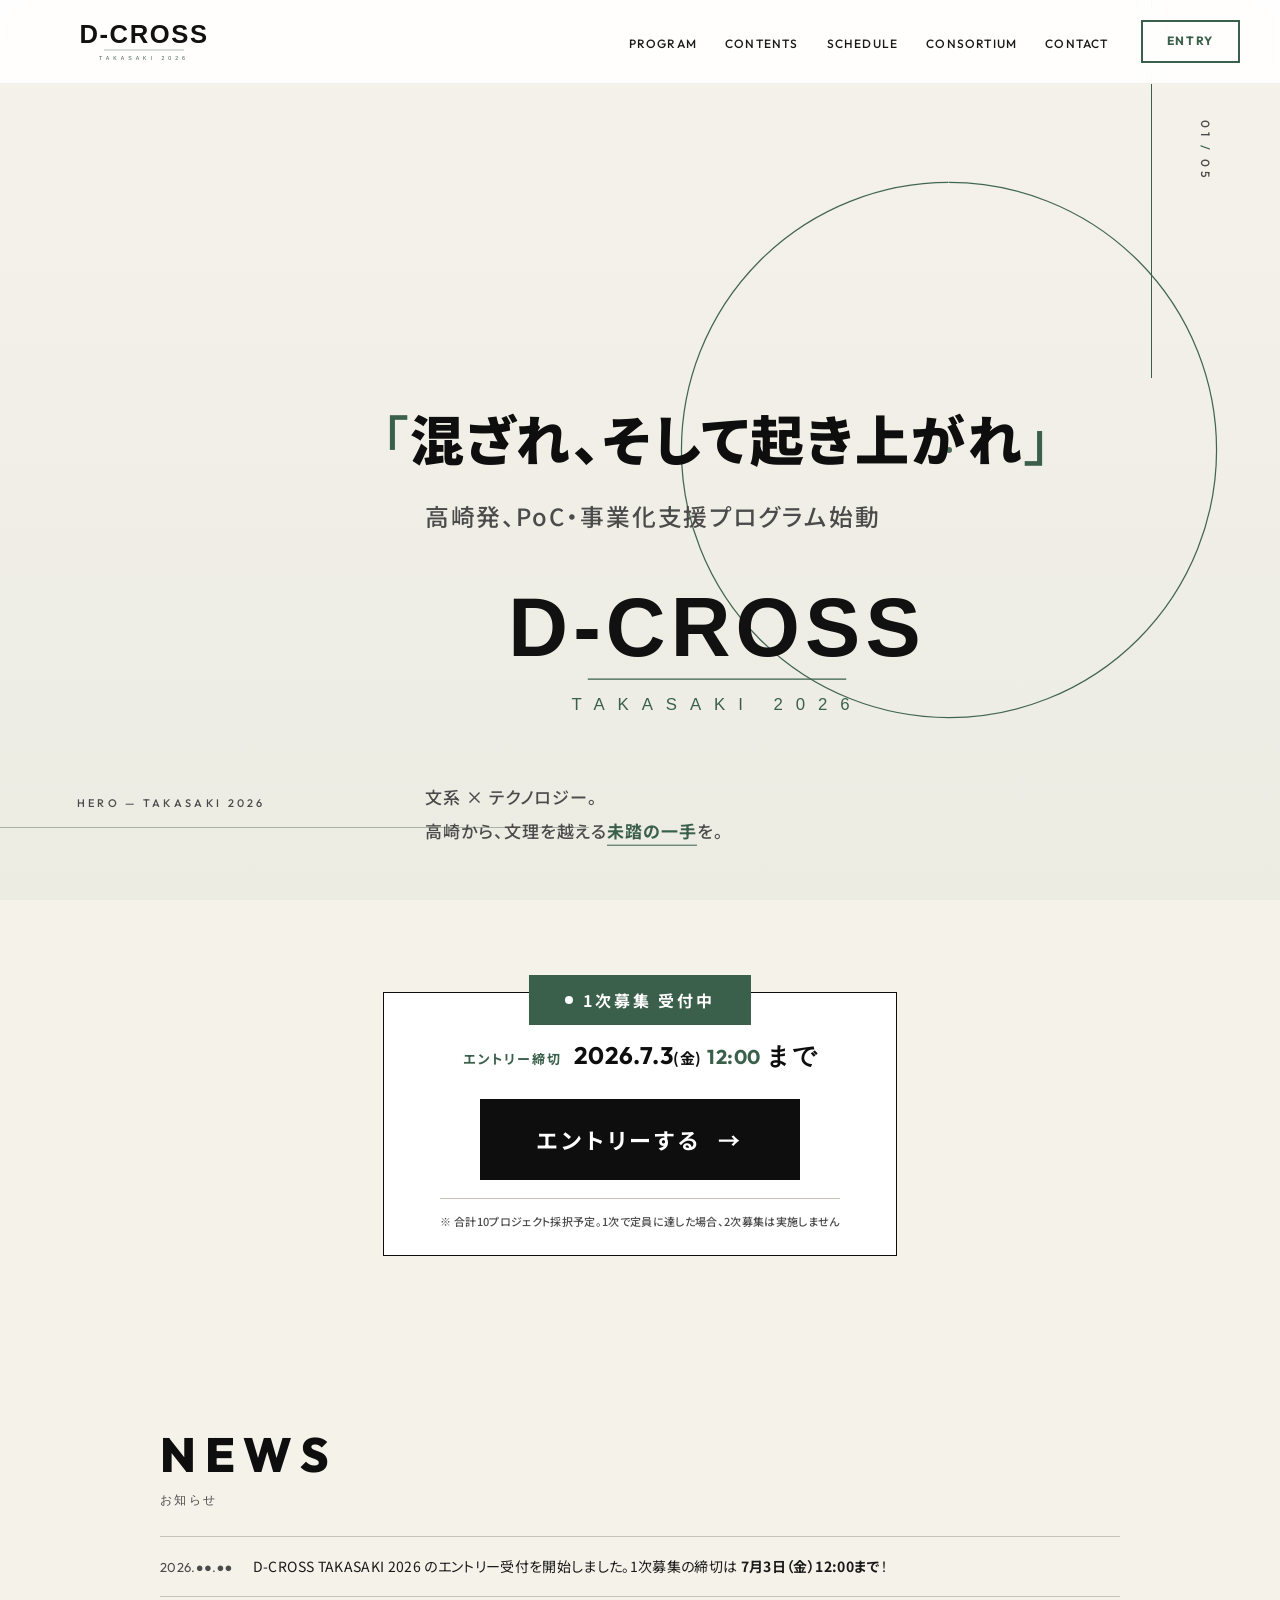
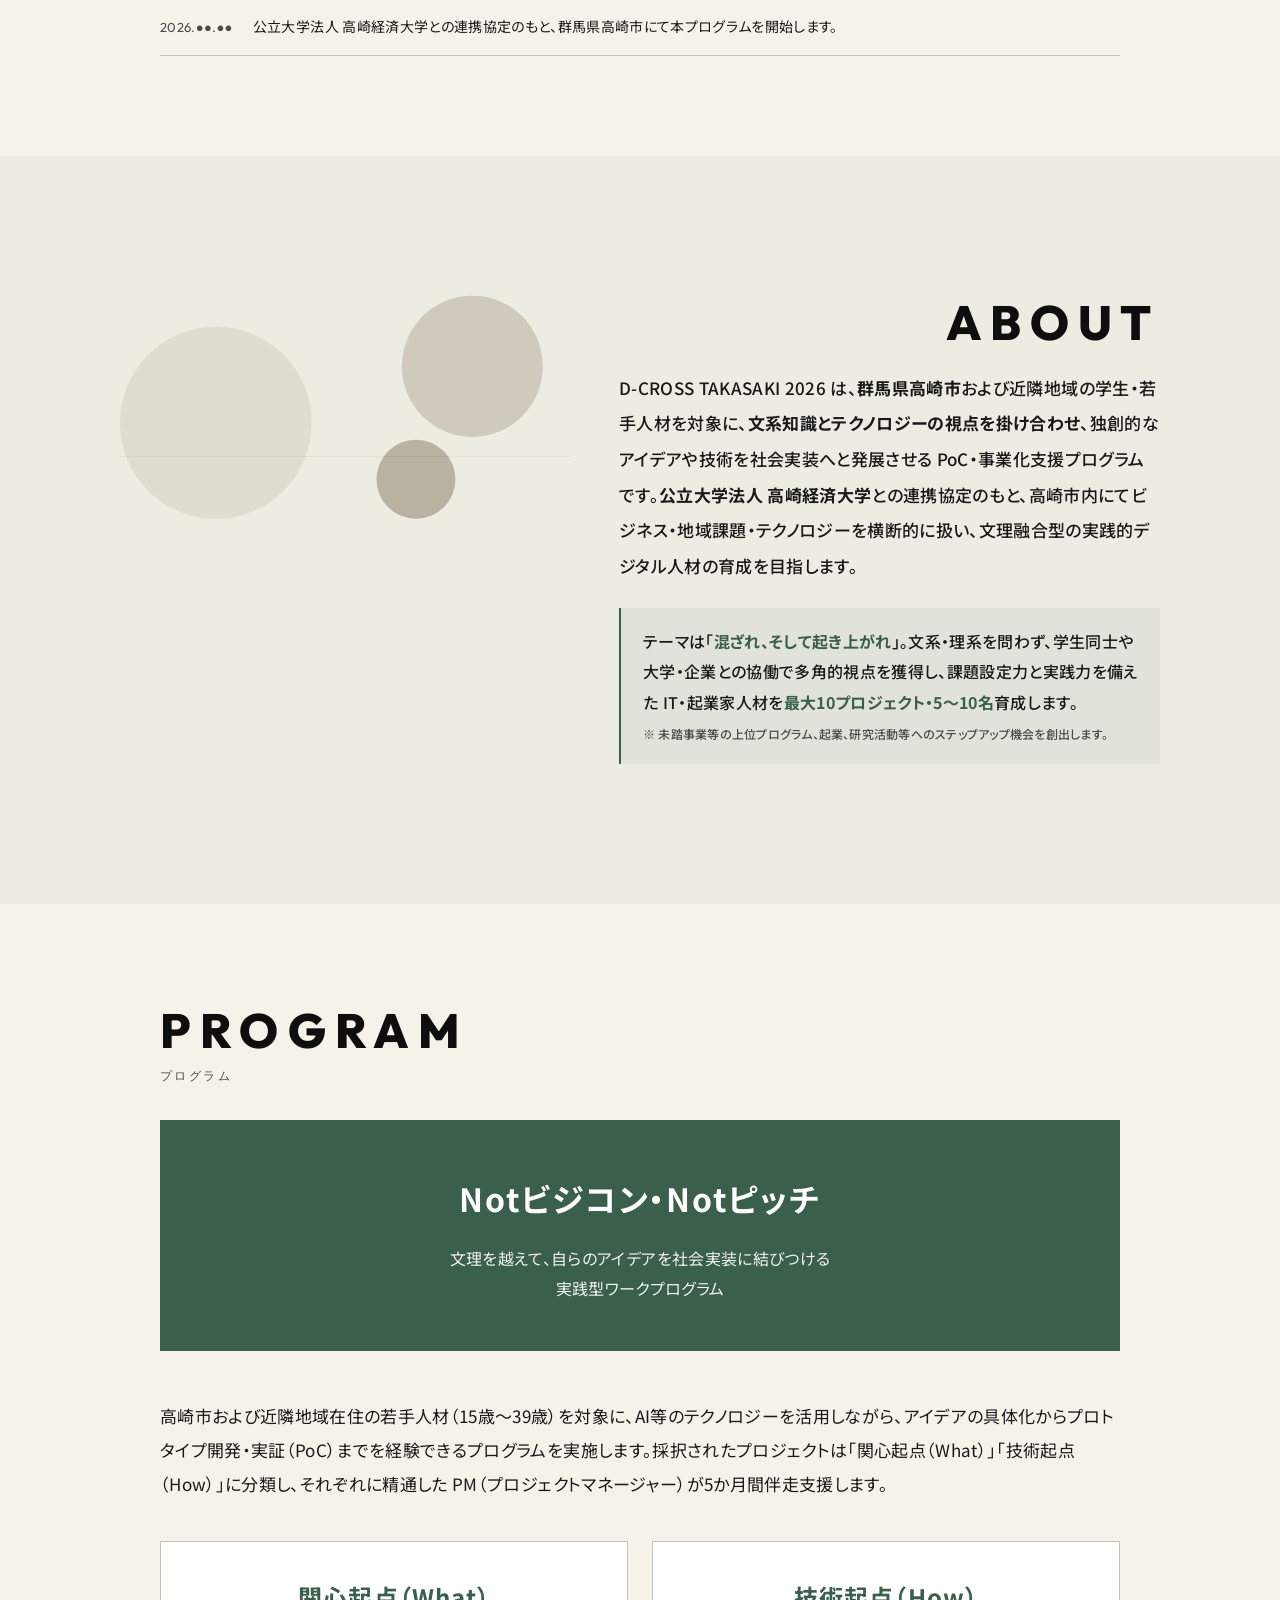
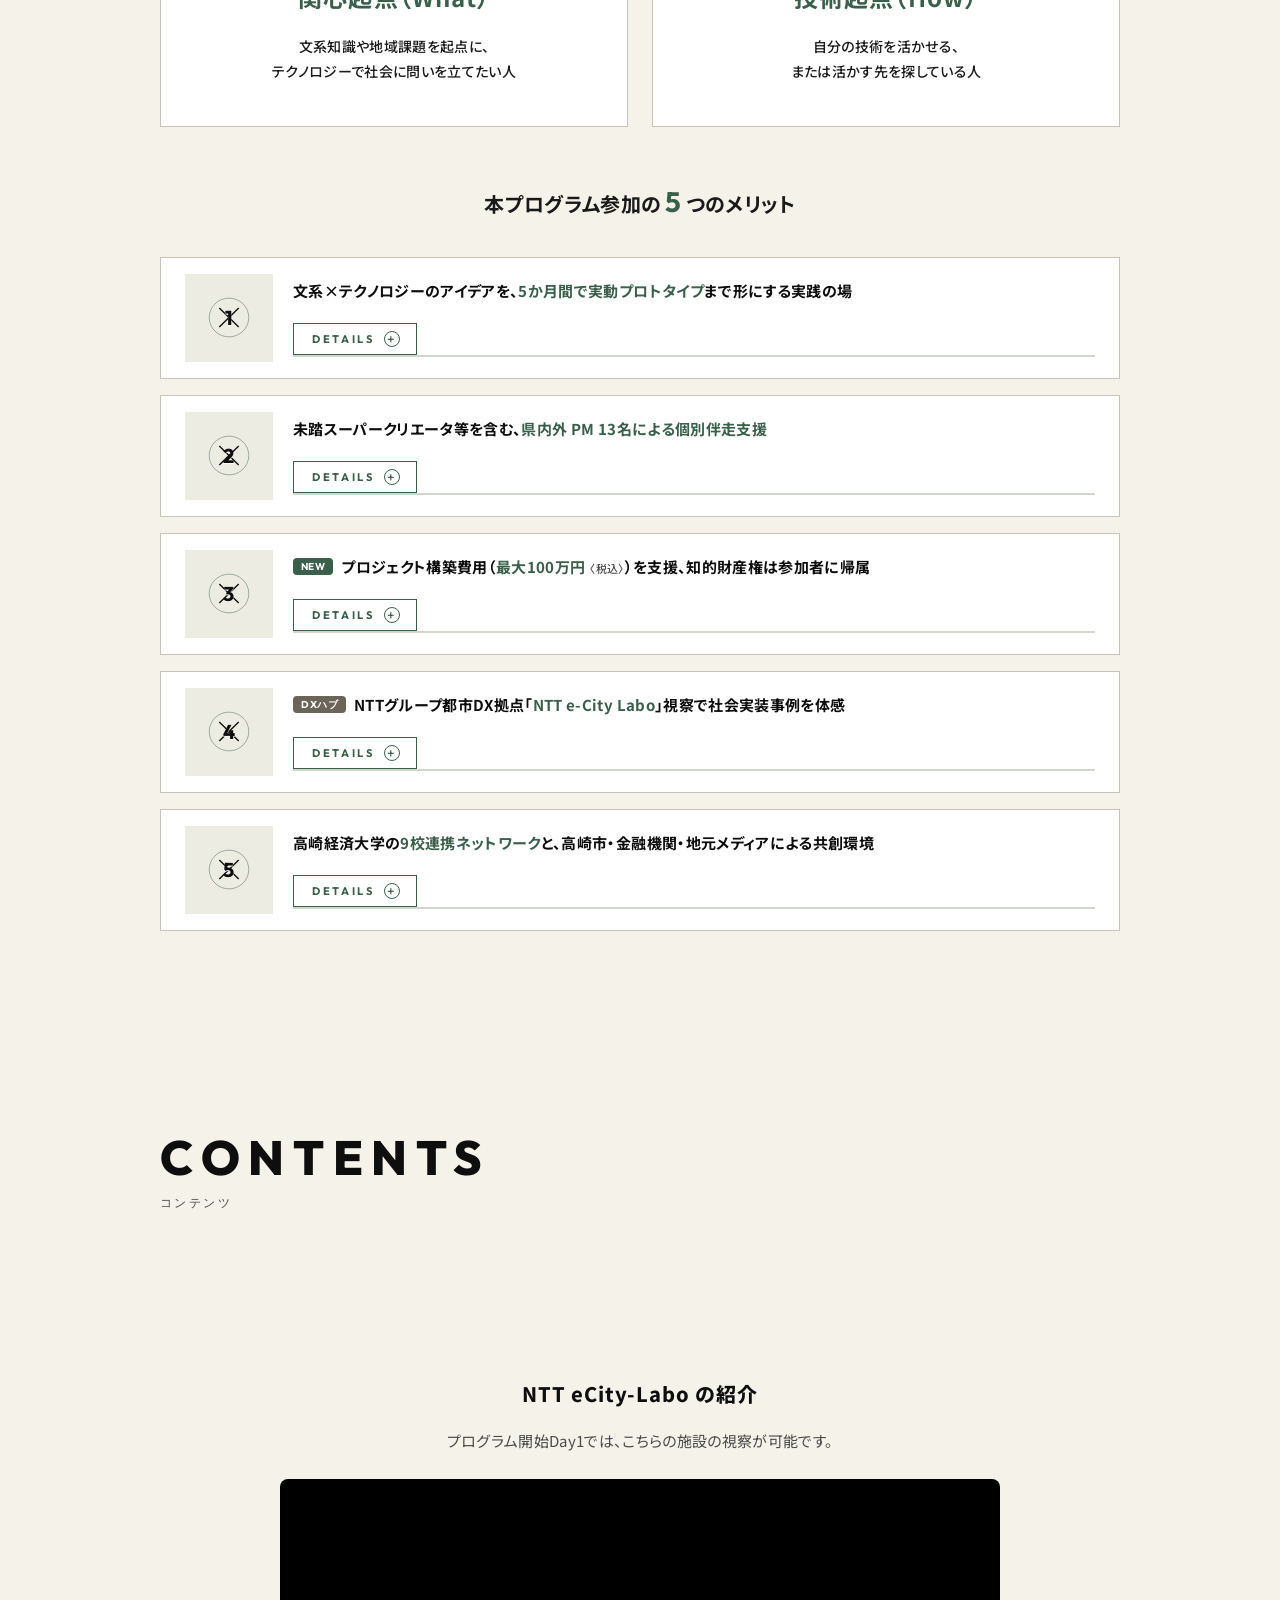
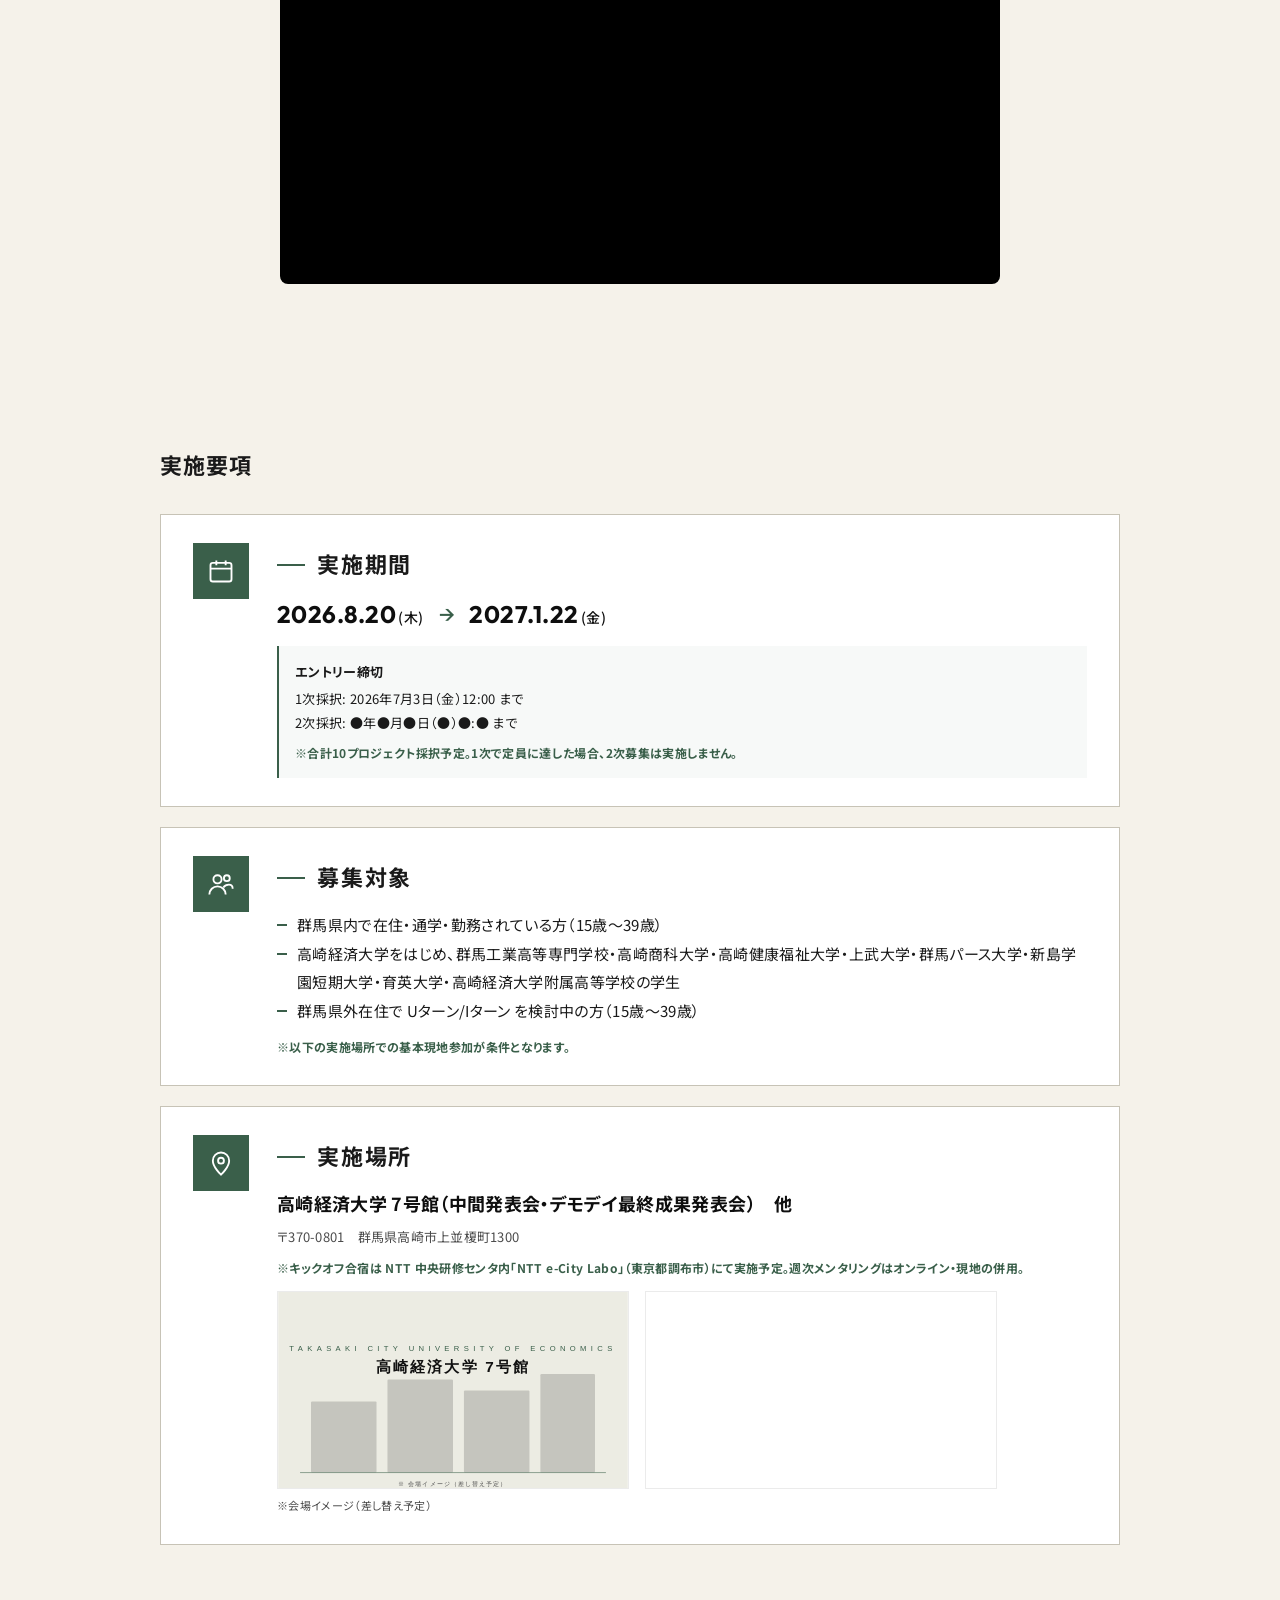
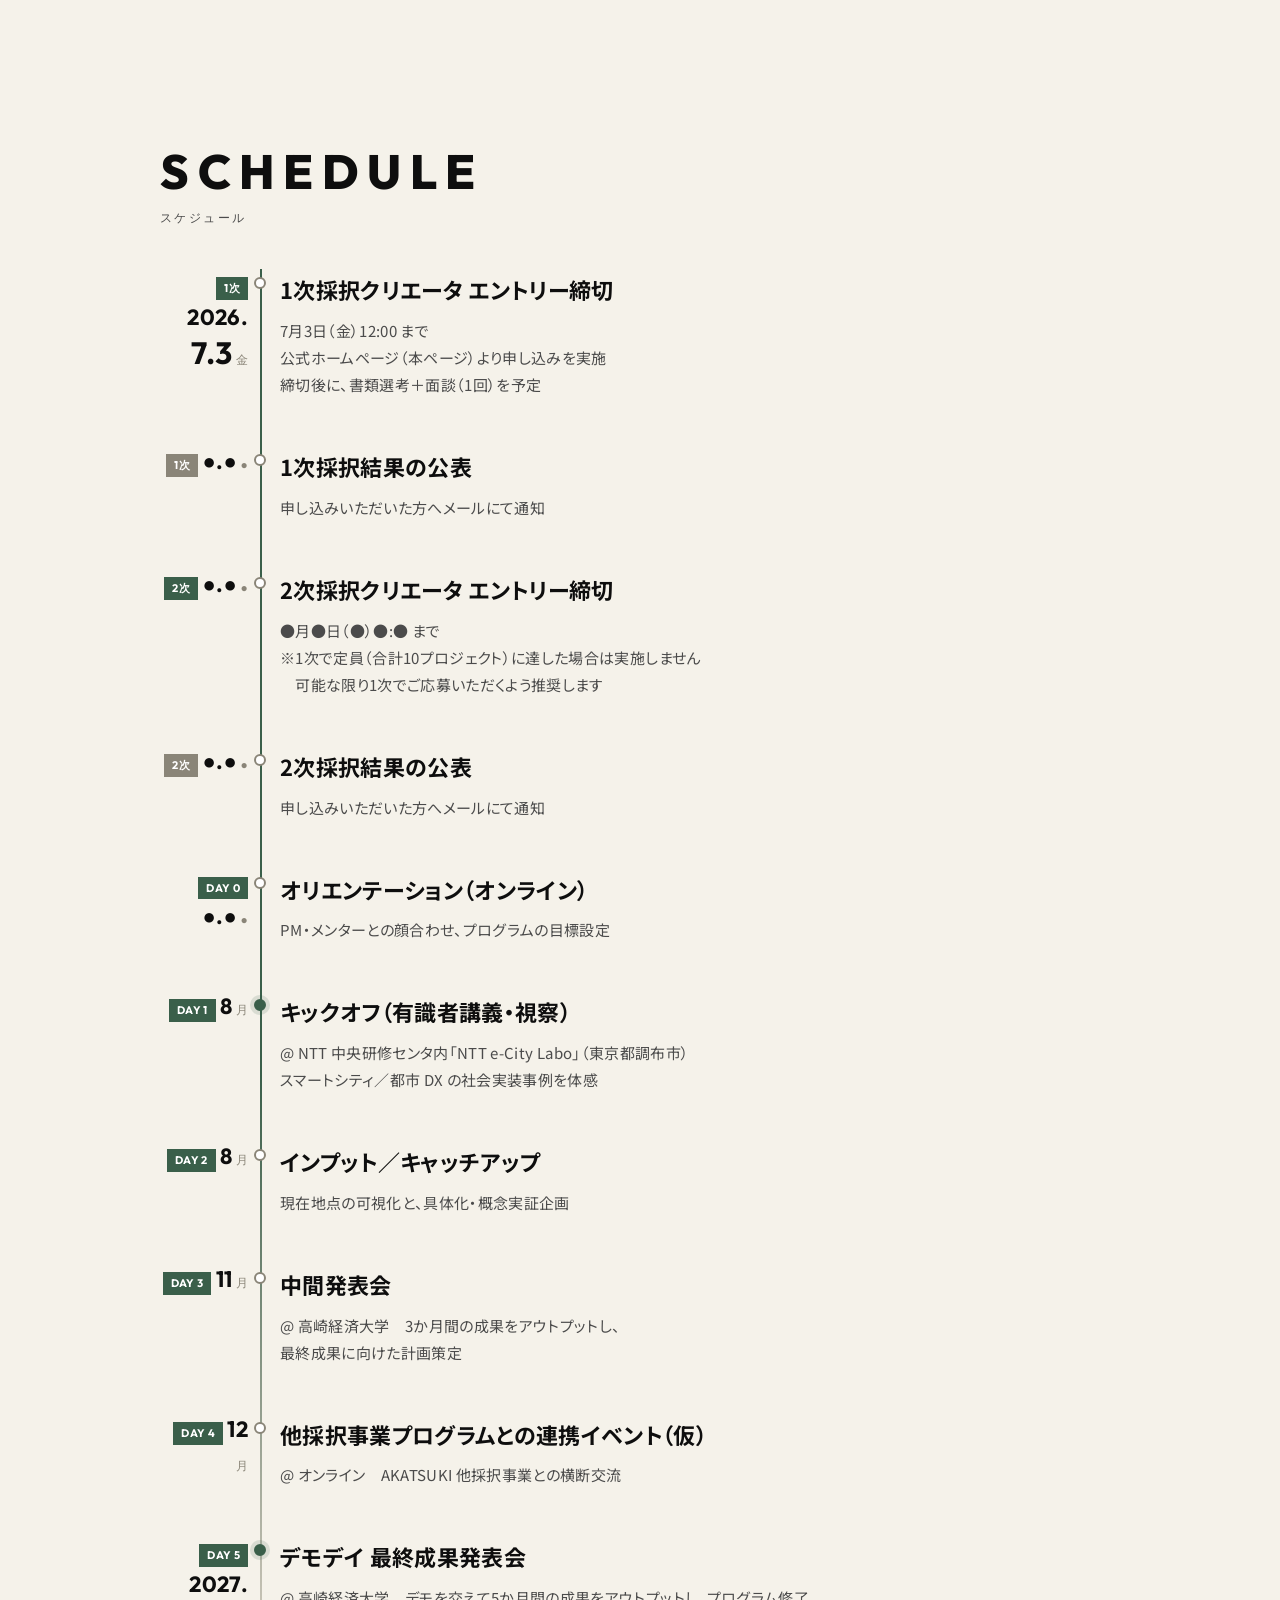
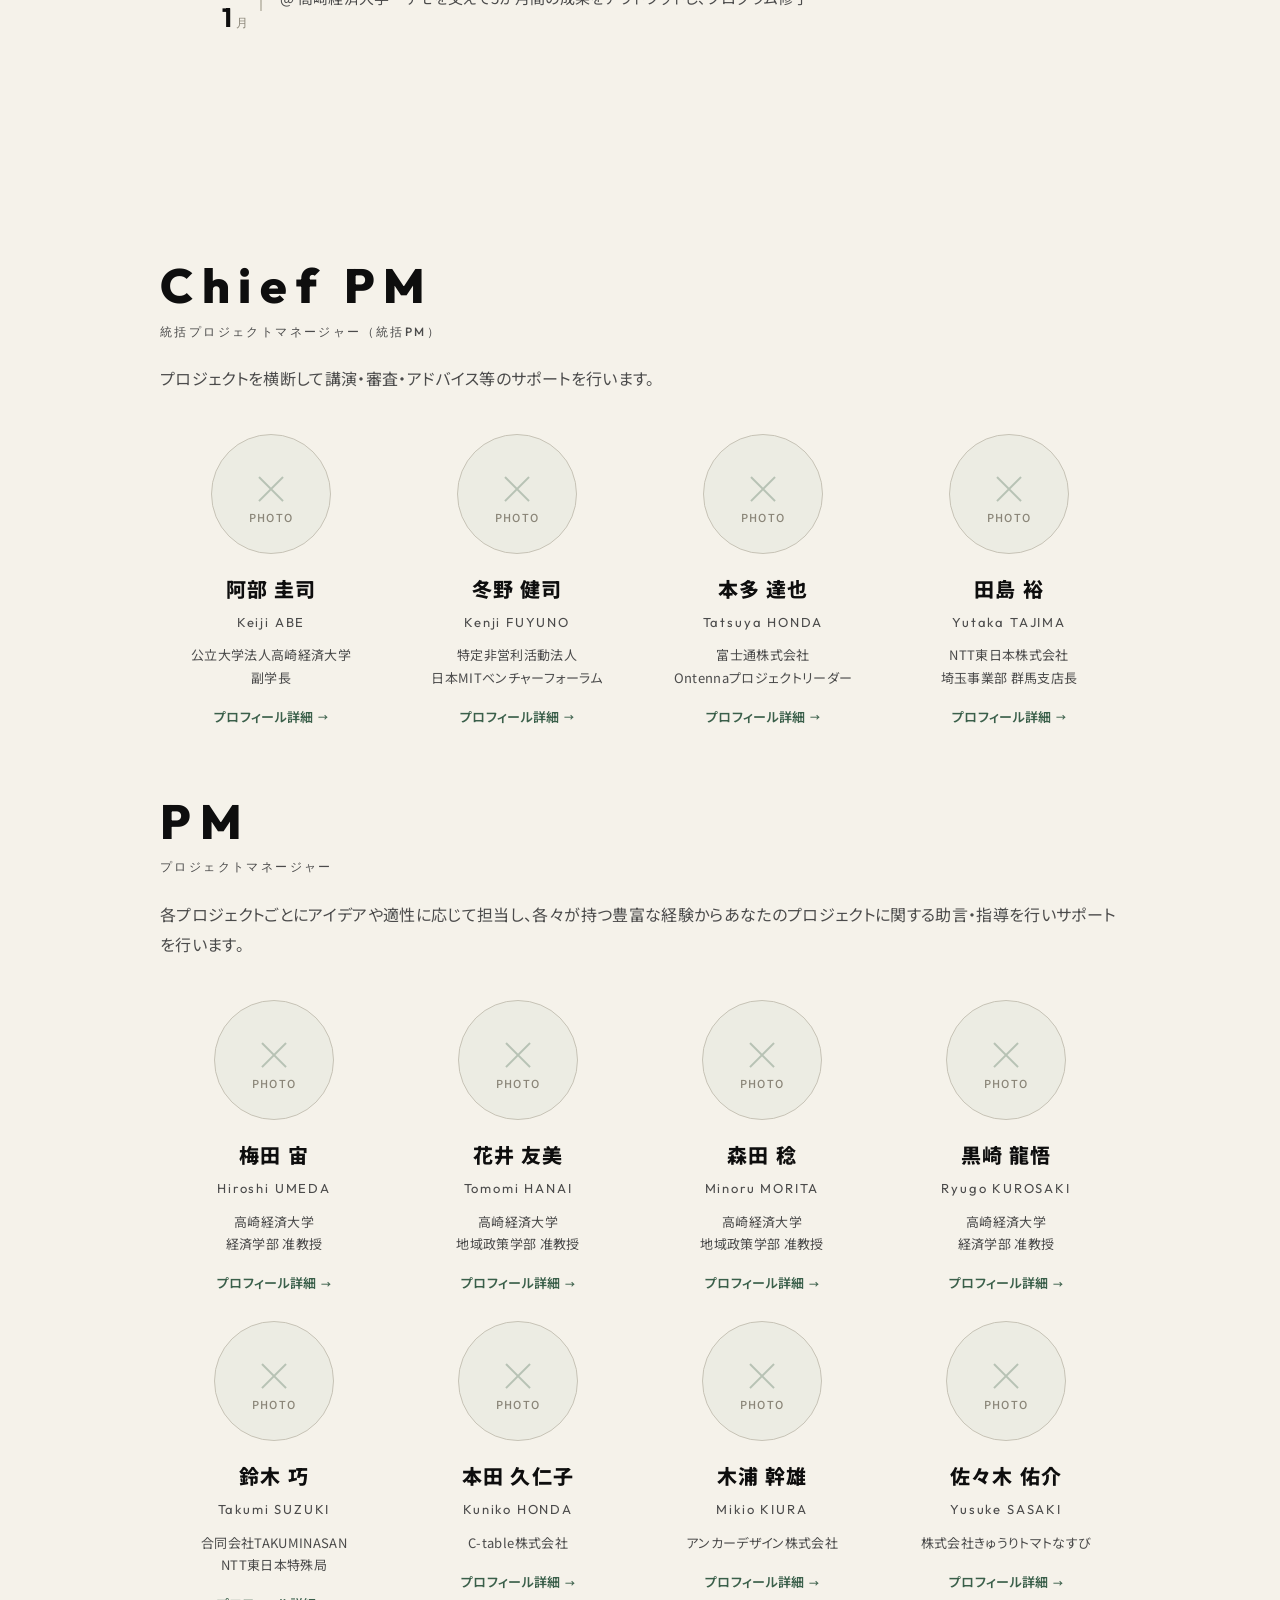
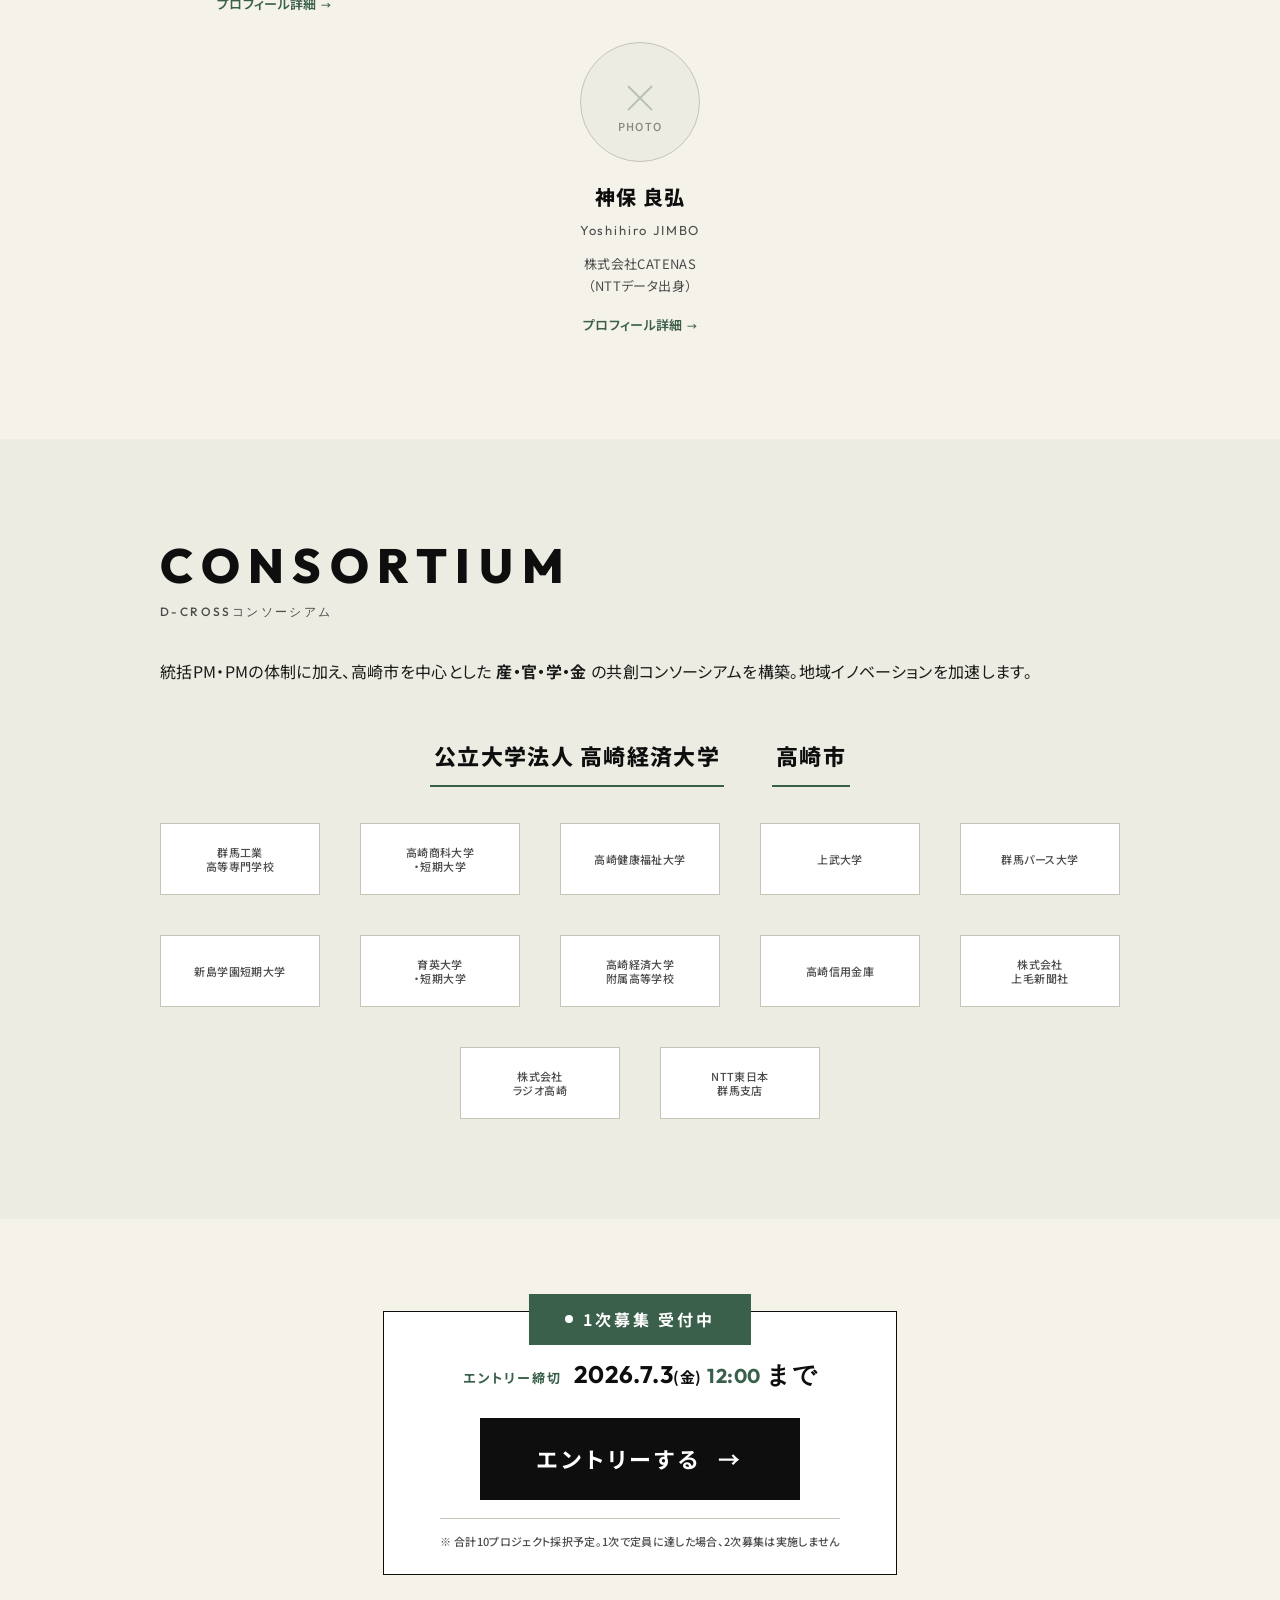
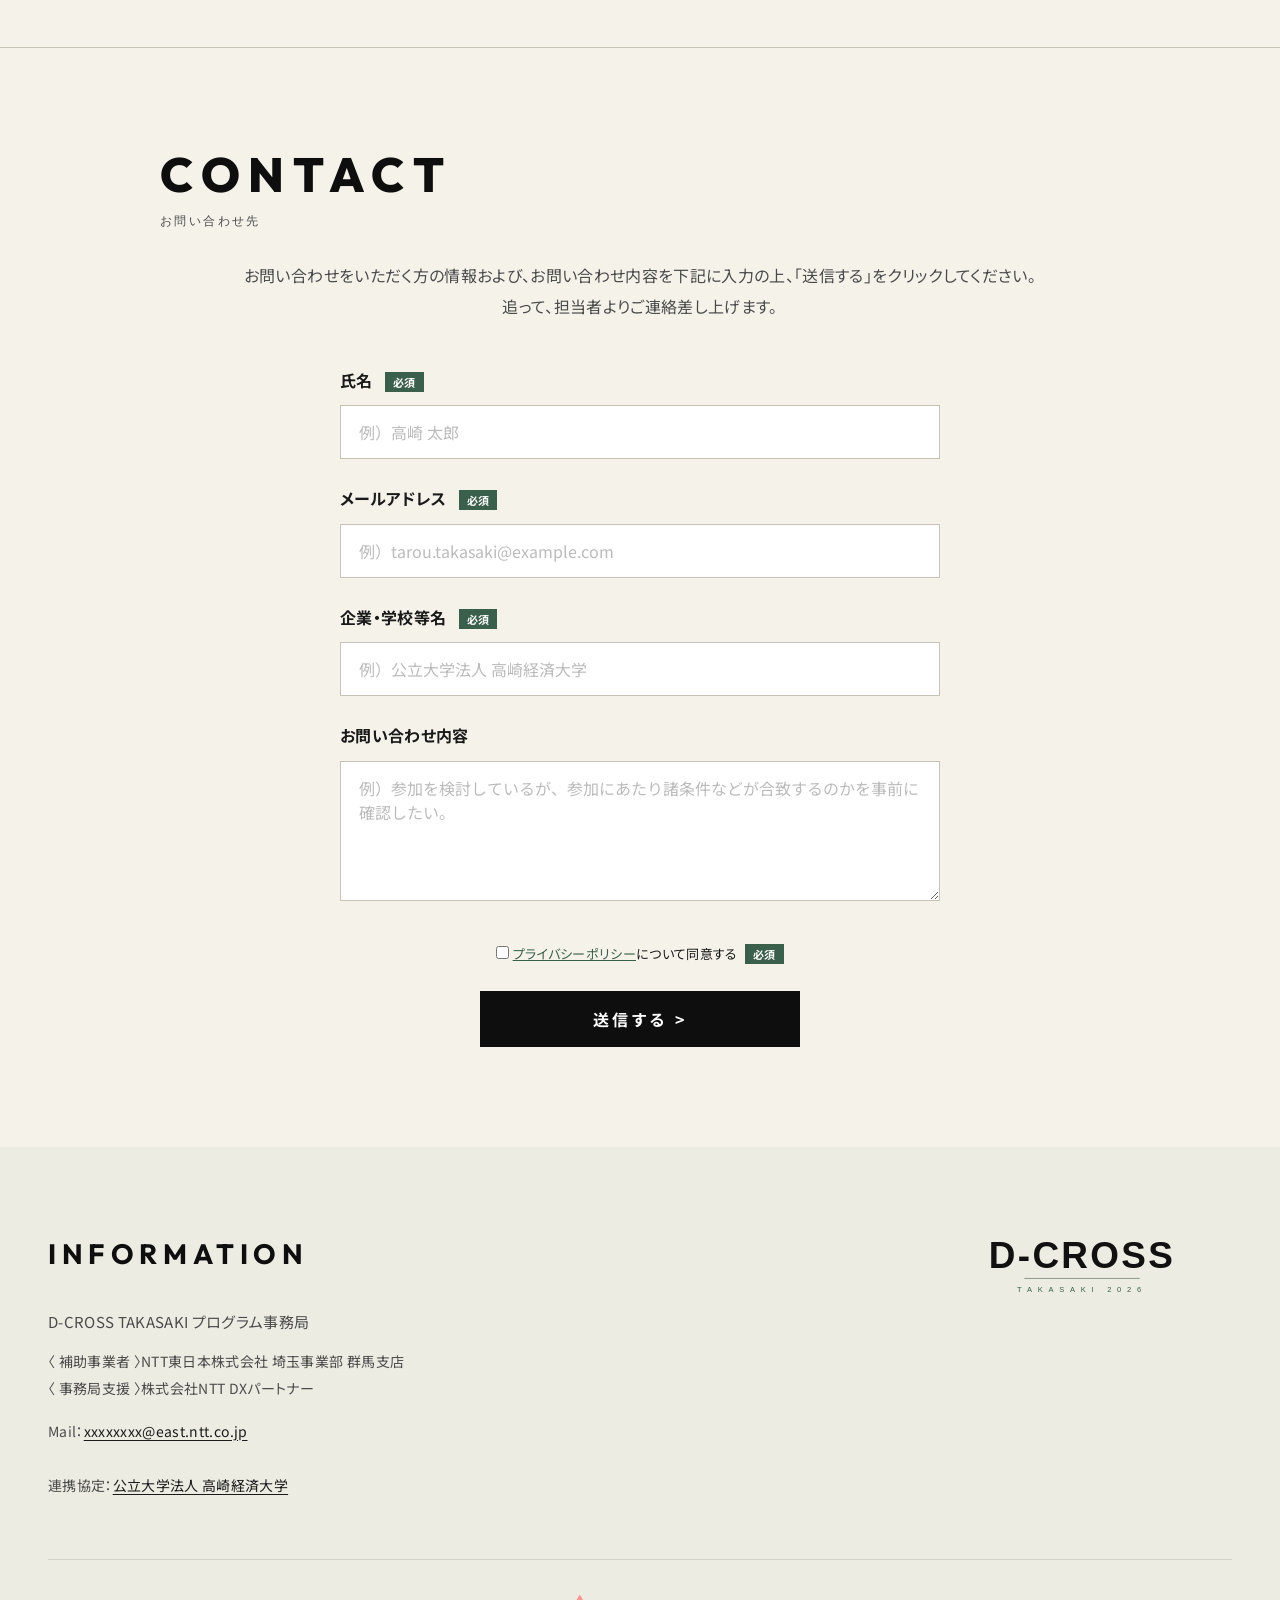
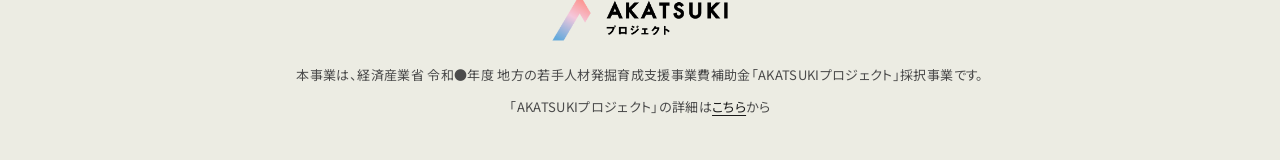
==== index.html @ 906ef9ff "Initial commit: D-CROSS TAKASAKI 2026 LP (B-plan / editorial)" ====
<!DOCTYPE html>
<html lang="ja">
<head>
  <meta charset="UTF-8">
  <meta name="viewport" content="width=device-width, initial-scale=1.0">
  <title>D-CROSS TAKASAKI 2026 | 高崎イノベーション・プログラム</title>
  <meta name="description" content="群馬県高崎市の学生・若手人材を対象に、文系知識 × テクノロジーの視点を掛け合わせ、独創的なアイデアや技術を社会実装へと発展させるPoC・事業化支援プログラム。開発支援金最大100万円。">
  <link rel="preconnect" href="https://fonts.googleapis.com">
  <link rel="preconnect" href="https://fonts.gstatic.com" crossorigin>
  <link href="https://fonts.googleapis.com/css2?family=Outfit:wght@400;500;600;700;800;900&family=Manrope:wght@400;500;600;700;800&family=Noto+Sans+JP:wght@400;500;700;900&family=Shippori+Mincho:wght@500;700;800&display=swap" rel="stylesheet">
  <link rel="stylesheet" href="css/style.css">
</head>
<body>

<!-- HEADER -->
<header>
  <a href="#" class="header-logo">
    <img src="assets/images/logo-d-cross.svg" alt="D-CROSS TAKASAKI 2026" class="header-logo-img">
  </a>
  <button class="nav-toggle" id="navToggle" aria-label="メニュー"><span></span><span></span><span></span></button>
  <div class="header-right">
    <nav>
      <ul>
        <li><a href="#program">PROGRAM</a></li>
        <li><a href="#contents">CONTENTS</a></li>
        <li><a href="#schedule">SCHEDULE</a></li>
        <li><a href="#consortium">CONSORTIUM</a></li>
        <li><a href="#contact">CONTACT</a></li>
      </ul>
    </nav>
    <a href="entry.html" class="header-entry">ENTRY</a>
  </div>
</header>

<!-- MOBILE NAV -->
<div class="mobile-nav" id="mobileNav">
  <ul>
    <li><a href="#program">PROGRAM</a></li>
    <li><a href="#contents">CONTENTS</a></li>
    <li><a href="#schedule">SCHEDULE</a></li>
    <li><a href="#consortium">CONSORTIUM</a></li>
    <li><a href="#contact">CONTACT</a></li>
  </ul>
  <div class="mobile-nav-cta">
    <a href="entry.html" class="header-entry">ENTRY</a>
  </div>
</div>

<!-- HERO -->
<section class="hero">
  <div class="kv-stage" aria-hidden="true">
    <span class="kv-line kv-line-v"></span>
    <span class="kv-line kv-line-h"></span>
    <svg class="kv-circle" viewBox="0 0 540 540" preserveAspectRatio="xMidYMid meet">
      <circle cx="270" cy="270" r="258" fill="none" stroke="currentColor" stroke-width="1.2"/>
    </svg>
    <span class="kv-dot"></span>
    <span class="kv-index">01 <span class="kv-index-slash">/</span> 05</span>
    <span class="kv-label">HERO — TAKASAKI 2026</span>
  </div>
  <div class="hero-text">
    <p class="hero-catch">
      <span class="hero-catch-main"><span class="kv-reveal"><span class="q">「</span>混ざれ、そして起き上がれ<span class="q">」</span></span></span>
      <span class="hero-catch-sub"><span class="kv-reveal kv-reveal-2">高崎発、PoC・事業化支援プログラム始動</span></span>
    </p>
    <div class="hero-logo-wrap">
      <img src="assets/images/logo-d-cross.svg" alt="D-CROSS TAKASAKI 2026 高崎イノベーション・プログラム" class="hero-logo-img">
    </div>
    <p class="hero-tagline">
      文系 × テクノロジー。<br>
      高崎から、文理を越える<span class="hero-tagline-accent">未踏の一手</span>を。
    </p>
  </div>
</section>

<!-- HERO CTA -->
<div class="hero-cta-wrap">
  <a href="entry.html" class="hero-cta-box">
    <span class="cta-stage-ribbon">1次募集 受付中</span>
    <div class="cta-deadline-line">
      <span class="cta-deadline-label">エントリー締切</span>
      <span class="cta-deadline-main">2026.7.3<span class="dow">(金)</span> <span class="cta-deadline-time">12:00</span> まで</span>
    </div>
    <div class="cta-action">
      <span class="cta-action-label">エントリーする</span>
      <span class="cta-action-arrow">→</span>
    </div>
    <p class="cta-warning">※ 合計10プロジェクト採択予定。1次で定員に達した場合、2次募集は実施しません</p>
  </a>
</div>

<!-- NEWS -->
<section class="section" id="news">
  <div class="section-inner fade-in">
    <div class="section-heading">
      <span class="section-heading-en">NEWS</span>
      <p class="section-heading-ja">お知らせ</p>
    </div>
    <div class="news-list">
      <div class="news-item">
        <span class="news-date">2026.●●.●●</span>
        <p>D-CROSS TAKASAKI 2026 のエントリー受付を開始しました。1次募集の締切は <strong>7月3日（金）12:00まで</strong>！</p>
      </div>
      <div class="news-item">
        <span class="news-date">2026.●●.●●</span>
        <p>公立大学法人 高崎経済大学との連携協定のもと、群馬県高崎市にて本プログラムを開始します。</p>
      </div>
    </div>
  </div>
</section>

<!-- ABOUT -->
<section class="about-section" id="about">
  <div class="about-inner fade-in">
    <div class="about-visual">
      <div class="about-video">
        <img src="assets/images/about-bg.svg" alt="D-CROSS TAKASAKI 2026 イメージ" style="width:100%; height:100%; object-fit:cover;">
      </div>
    </div>
    <div class="about-text-block">
      <div class="section-heading">
        <span class="section-heading-en">ABOUT</span>
      </div>
      <p>D-CROSS TAKASAKI 2026 は、<strong>群馬県高崎市</strong>および近隣地域の学生・若手人材を対象に、<strong>文系知識とテクノロジーの視点を掛け合わせ</strong>、独創的なアイデアや技術を社会実装へと発展させる PoC・事業化支援プログラムです。<strong>公立大学法人 高崎経済大学</strong>との連携協定のもと、高崎市内にてビジネス・地域課題・テクノロジーを横断的に扱い、文理融合型の実践的デジタル人材の育成を目指します。</p>
      <p class="about-highlight">テーマは「<strong>混ざれ、そして起き上がれ</strong>」。文系・理系を問わず、学生同士や大学・企業との協働で多角的視点を獲得し、課題設定力と実践力を備えた IT・起業家人材を<strong>最大10プロジェクト・5〜10名</strong>育成します。<span class="about-highlight-note">※ 未踏事業等の上位プログラム、起業、研究活動等へのステップアップ機会を創出します。</span></p>
    </div>
  </div>
</section>

<!-- PROGRAM -->
<section class="section" id="program">
  <div class="section-inner">
    <div class="section-heading fade-in">
      <span class="section-heading-en">PROGRAM</span>
      <p class="section-heading-ja">プログラム</p>
    </div>

    <div class="program-banner fade-in" style="margin-top: 32px;">
      <h3>Notビジコン・Notピッチ</h3>
      <p>文理を越えて、自らのアイデアを社会実装に結びつける<br>実践型ワークプログラム</p>
    </div>

    <p class="section-desc fade-in">高崎市および近隣地域在住の若手人材（15歳〜39歳）を対象に、AI等のテクノロジーを活用しながら、アイデアの具体化からプロトタイプ開発・実証（PoC）までを経験できるプログラムを実施します。採択されたプロジェクトは「関心起点（What）」「技術起点（How）」に分類し、それぞれに精通した PM（プロジェクトマネージャー）が5か月間伴走支援します。</p>

    <div class="approach-cards fade-in">
      <div class="approach-card what">
        <span class="approach-card-label">関心起点（What）</span>
        <h4>文系知識や地域課題を起点に、<br>テクノロジーで社会に問いを立てたい人</h4>
      </div>
      <div class="approach-card how">
        <span class="approach-card-label">技術起点（How）</span>
        <h4>自分の技術を活かせる、<br>または活かす先を探している人</h4>
      </div>
    </div>

    <p class="merits-heading fade-in">本プログラム参加の<span class="merits-heading-num">5</span>つのメリット</p>
    <div class="merits-list fade-in">
      <div class="merit-item" data-merit>
        <span class="merit-icon"><img src="assets/images/cross-symbol.svg" alt=""><span class="merit-num">1</span></span>
        <div class="merit-content">
          <h5>文系×テクノロジーのアイデアを、<strong>5か月間で実動プロトタイプ</strong>まで形にする実践の場</h5>
          <button class="merit-toggle" type="button">DETAILS<span class="merit-toggle-icon">+</span></button>
          <div class="merit-detail">
            <p>ユーザー検証・プロトタイプ開発・成果発表までを一貫して経験。プログラム修了時には実動するプロダクト、ピッチ経験、最終発表会（@高崎経済大学）での登壇実績が手元に残ります。</p>
          </div>
        </div>
      </div>
      <div class="merit-item" data-merit>
        <span class="merit-icon"><img src="assets/images/cross-symbol.svg" alt=""><span class="merit-num">2</span></span>
        <div class="merit-content">
          <h5>未踏スーパークリエータ等を含む、<strong>県内外 PM 13名による個別伴走支援</strong></h5>
          <button class="merit-toggle" type="button">DETAILS<span class="merit-toggle-icon">+</span></button>
          <div class="merit-detail">
            <p>高崎経済大学の研究者、NTT グループ、国内スタートアップの経営者・デザイナー等、文理を横断する PM 陣が週1回程度オンラインを活用しながら個別に伴走。アイデアがビジネスや人脈に届く仲間になる機会を提供します。</p>
          </div>
        </div>
      </div>
      <div class="merit-item" data-merit>
        <span class="merit-icon"><img src="assets/images/cross-symbol.svg" alt=""><span class="merit-num">3</span></span>
        <div class="merit-content">
          <h5><span class="merit-badge merit-badge-new">NEW</span>プロジェクト構築費用（<strong>最大100万円</strong><span class="merit-inline-note">〈税込〉</span>）を支援、知的財産権は参加者に帰属</h5>
          <button class="merit-toggle" type="button">DETAILS<span class="merit-toggle-icon">+</span></button>
          <div class="merit-detail">
            <p>プログラム期間中の開発に要する人件費＋国内旅費＋事務局指定の生成AIサービス利用料の三科目（すべて実費精算）への充当を基本とします。本プログラムの成果の知的財産権は参加者に帰属するので、安心してアイデアを具体化いただけます。</p>
          </div>
        </div>
      </div>
      <div class="merit-item" data-merit>
        <span class="merit-icon"><img src="assets/images/cross-symbol.svg" alt=""><span class="merit-num">4</span></span>
        <div class="merit-content">
          <h5><span class="merit-badge merit-badge-renew">DXハブ</span>NTTグループ都市DX拠点「<strong>NTT e-City Labo</strong>」視察で社会実装事例を体感</h5>
          <button class="merit-toggle" type="button">DETAILS<span class="merit-toggle-icon">+</span></button>
          <div class="merit-detail">
            <p>キックオフ合宿では東京都調布市の NTT 中央研修センタ内「NTT e-City Labo」を視察。スマートシティ／都市DXの社会実装事例を学び、自身のプロダクト構想に活かす機会を提供します。</p>
          </div>
        </div>
      </div>
      <div class="merit-item" data-merit>
        <span class="merit-icon"><img src="assets/images/cross-symbol.svg" alt=""><span class="merit-num">5</span></span>
        <div class="merit-content">
          <h5>高崎経済大学の<strong>9校連携ネットワーク</strong>と、高崎市・金融機関・地元メディアによる共創環境</h5>
          <button class="merit-toggle" type="button">DETAILS<span class="merit-toggle-icon">+</span></button>
          <div class="merit-detail">
            <p>高崎経済大学を起点に、群馬工業高等専門学校、高崎商科大学・短期大学、高崎健康福祉大学、上武大学、群馬パース大学、新島学園短期大学、育英大学・短期大学、高崎経済大学附属高等学校との学校間連携、さらに高崎市・高崎信用金庫・上毛新聞社・ラジオ高崎との共創環境を提供。デモデイ最終成果発表会はオープンイベントとして実施します。</p>
          </div>
        </div>
      </div>
    </div>
  </div>
</section>

<!-- CONTENTS -->
<section class="section" id="contents">
  <div class="section-inner">
    <div class="section-heading fade-in">
      <span class="section-heading-en">CONTENTS</span>
      <p class="section-heading-ja">コンテンツ</p>
    </div>
  </div>
</section>

<!-- NTT eCity-Labo 紹介 -->
<section class="talk-section fade-in">
  <h3>NTT eCity-Labo の紹介</h3>
  <p class="talk-intro">プログラム開始Day1では、こちらの施設の視察が可能です。</p>
  <div class="talk-image">
    <iframe width="560" height="315" src="https://www.youtube.com/embed/waGzfytAqOc?si=ZwrW3-Qjwob54xBf" title="NTT eCity-Labo の紹介" frameborder="0" allow="accelerometer; autoplay; clipboard-write; encrypted-media; gyroscope; picture-in-picture; web-share" referrerpolicy="strict-origin-when-cross-origin" allowfullscreen></iframe>
  </div>
</section>

<!-- 実施要項 -->
<section class="section" id="requirements">
  <div class="section-inner fade-in">
    <h3 class="req-title">実施要項</h3>
    <div class="req-cards">
      <div class="req-card">
        <div class="req-card-icon">
          <svg viewBox="0 0 24 24" fill="none" stroke="currentColor" stroke-width="1.6">
            <rect x="3" y="5" width="18" height="16" rx="2"/>
            <path d="M3 10h18M8 3v4M16 3v4"/>
          </svg>
        </div>
        <div class="req-card-body">
          <p class="req-card-label">実施期間</p>
          <p class="req-card-main">2026.8.20<span class="req-dow">(木)</span> <span class="req-arrow">→</span> 2027.1.22<span class="req-dow">(金)</span></p>
          <div class="req-card-notes">
            <p class="req-note-head">エントリー締切</p>
            <p>1次採択: 2026年7月3日（金）12:00 まで</p>
            <p>2次採択: ●年●月●日（●）●:● まで</p>
            <p class="req-note-warn">※合計10プロジェクト採択予定。1次で定員に達した場合、2次募集は実施しません。</p>
          </div>
        </div>
      </div>

      <div class="req-card">
        <div class="req-card-icon">
          <svg viewBox="0 0 24 24" fill="none" stroke="currentColor" stroke-width="1.6">
            <circle cx="9" cy="8" r="3.5"/>
            <path d="M2 21c0-3.8 3.1-7 7-7s7 3.2 7 7"/>
            <circle cx="17" cy="7" r="2.5"/>
            <path d="M14 15c1-1.5 2.8-2.5 4.8-2.5 2 0 3.2 1.5 3.2 3.5"/>
          </svg>
        </div>
        <div class="req-card-body">
          <p class="req-card-label">募集対象</p>
          <ul class="req-list">
            <li>群馬県内で在住・通学・勤務されている方（15歳〜39歳）</li>
            <li>高崎経済大学をはじめ、群馬工業高等専門学校・高崎商科大学・高崎健康福祉大学・上武大学・群馬パース大学・新島学園短期大学・育英大学・高崎経済大学附属高等学校の学生</li>
            <li>群馬県外在住で Uターン/Iターン を検討中の方（15歳〜39歳）</li>
          </ul>
          <p class="req-note-warn">※以下の実施場所での基本現地参加が条件となります。</p>
        </div>
      </div>

      <div class="req-card">
        <div class="req-card-icon">
          <svg viewBox="0 0 24 24" fill="none" stroke="currentColor" stroke-width="1.6">
            <path d="M12 22s7-6.5 7-12a7 7 0 0 0-14 0c0 5.5 7 12 7 12z"/>
            <circle cx="12" cy="10" r="2.5"/>
          </svg>
        </div>
        <div class="req-card-body">
          <p class="req-card-label">実施場所</p>
          <p class="req-card-main-sm">高崎経済大学 7号館（中間発表会・デモデイ最終成果発表会）　他</p>
          <p class="req-card-addr">〒370-0801　群馬県高崎市上並榎町1300</p>
          <p class="req-note-warn">※キックオフ合宿は NTT 中央研修センタ内「NTT e-City Labo」（東京都調布市）にて実施予定。週次メンタリングはオンライン・現地の併用。</p>
          <div class="req-venue-media">
            <figure class="req-venue-photo">
              <img src="assets/images/venue.svg" alt="高崎経済大学 会場イメージ">
              <figcaption>※会場イメージ（差し替え予定）</figcaption>
            </figure>
            <div class="req-card-map">
              <iframe src="https://www.google.com/maps/embed?pb=!1m18!1m12!1m3!1d3204.258!2d138.97!3d36.34!2m3!1f0!2f0!3f0!3m2!1i1024!2i768!4f13.1!3m3!1m2!1s0x0%3A0x0!2z6auY5bSO57WM5riI5aSn5a2m!5e0!3m2!1sja!2sjp!4v1776733772594!5m2!1sja!2sjp" loading="lazy" referrerpolicy="no-referrer-when-downgrade" allowfullscreen></iframe>
            </div>
          </div>
        </div>
      </div>
    </div>
  </div>
</section>

<!-- SCHEDULE -->
<section class="schedule-section" id="schedule">
  <div class="schedule-inner">
    <div class="section-heading fade-in">
      <span class="section-heading-en">SCHEDULE</span>
      <p class="section-heading-ja">スケジュール</p>
    </div>

    <div class="schedule-timeline fade-in">
      <div class="schedule-item">
        <div class="schedule-date-block">
          <span class="schedule-day-label">1次</span>
          <span class="schedule-date">2026.<br><strong style="font-size: 1.4em;">7.3</strong><small> 金</small></span>
        </div>
        <div class="schedule-content">
          <h3>1次採択クリエータ エントリー締切</h3>
          <p>7月3日（金）12:00 まで<br>公式ホームページ（本ページ）より申し込みを実施<br>締切後に、書類選考＋面談（1回）を予定</p>
        </div>
      </div>

      <div class="schedule-item">
        <div class="schedule-date-block">
          <span class="schedule-day-label gray">1次</span>
          <span class="schedule-date">●.●<small> ●</small></span>
        </div>
        <div class="schedule-content">
          <h3>1次採択結果の公表</h3>
          <p>申し込みいただいた方へメールにて通知</p>
        </div>
      </div>

      <div class="schedule-item">
        <div class="schedule-date-block">
          <span class="schedule-day-label">2次</span>
          <span class="schedule-date">●.●<small> ●</small></span>
        </div>
        <div class="schedule-content">
          <h3>2次採択クリエータ エントリー締切</h3>
          <p>●月●日（●）●:● まで<br>※1次で定員（合計10プロジェクト）に達した場合は実施しません<br>　可能な限り1次でご応募いただくよう推奨します</p>
        </div>
      </div>

      <div class="schedule-item">
        <div class="schedule-date-block">
          <span class="schedule-day-label gray">2次</span>
          <span class="schedule-date">●.●<small> ●</small></span>
        </div>
        <div class="schedule-content">
          <h3>2次採択結果の公表</h3>
          <p>申し込みいただいた方へメールにて通知</p>
        </div>
      </div>

      <div class="schedule-item">
        <div class="schedule-date-block">
          <span class="schedule-day-label">DAY 0</span>
          <span class="schedule-date">●.●<small> ●</small></span>
        </div>
        <div class="schedule-content">
          <h3>オリエンテーション（オンライン）</h3>
          <p>PM・メンターとの顔合わせ、プログラムの目標設定</p>
        </div>
      </div>

      <div class="schedule-item active">
        <div class="schedule-date-block">
          <span class="schedule-day-label">DAY 1</span>
          <span class="schedule-date">8<small> 月</small></span>
        </div>
        <div class="schedule-content">
          <h3>キックオフ（有識者講義・視察）</h3>
          <p>@ NTT 中央研修センタ内「NTT e-City Labo」（東京都調布市）<br>スマートシティ／都市 DX の社会実装事例を体感</p>
        </div>
      </div>

      <div class="schedule-item">
        <div class="schedule-date-block">
          <span class="schedule-day-label">DAY 2</span>
          <span class="schedule-date">8<small> 月</small></span>
        </div>
        <div class="schedule-content">
          <h3>インプット／キャッチアップ</h3>
          <p>現在地点の可視化と、具体化・概念実証企画</p>
        </div>
      </div>

      <div class="schedule-item">
        <div class="schedule-date-block">
          <span class="schedule-day-label">DAY 3</span>
          <span class="schedule-date">11<small> 月</small></span>
        </div>
        <div class="schedule-content">
          <h3>中間発表会</h3>
          <p>@ 高崎経済大学　3か月間の成果をアウトプットし、<br>最終成果に向けた計画策定</p>
        </div>
      </div>

      <div class="schedule-item">
        <div class="schedule-date-block">
          <span class="schedule-day-label">DAY 4</span>
          <span class="schedule-date">12<small> 月</small></span>
        </div>
        <div class="schedule-content">
          <h3>他採択事業プログラムとの連携イベント（仮）</h3>
          <p>@ オンライン　AKATSUKI 他採択事業との横断交流</p>
        </div>
      </div>

      <div class="schedule-item active">
        <div class="schedule-date-block">
          <span class="schedule-day-label">DAY 5</span>
          <span class="schedule-date">2027.<br><strong style="font-size: 1.2em;">1</strong><small> 月</small></span>
        </div>
        <div class="schedule-content">
          <h3>デモデイ 最終成果発表会</h3>
          <p>@ 高崎経済大学　デモを交えて5か月間の成果をアウトプットし、プログラム修了</p>
        </div>
      </div>
    </div>
  </div>
</section>

<!-- PM -->
<section class="pm-section" id="pm">
  <div class="pm-inner">
    <!-- 統括PM -->
    <div class="section-heading fade-in">
      <span class="section-heading-en">Chief PM</span>
      <p class="section-heading-ja">統括プロジェクトマネージャー（統括PM）</p>
    </div>
    <p class="pm-section-desc fade-in">プロジェクトを横断して講演・審査・アドバイス等のサポートを行います。</p>

    <div class="pm-grid fade-in">
      <div class="pm-card" data-pm="abe">
        <div class="pm-photo"><span>PHOTO</span></div>
        <p class="pm-name">阿部 圭司</p>
        <p class="pm-name-en">Keiji ABE</p>
        <p class="pm-org">公立大学法人高崎経済大学<br>副学長</p>
        <a href="#" class="pm-detail">プロフィール詳細</a>
      </div>
      <div class="pm-card" data-pm="fuyuno">
        <div class="pm-photo"><span>PHOTO</span></div>
        <p class="pm-name">冬野 健司</p>
        <p class="pm-name-en">Kenji FUYUNO</p>
        <p class="pm-org">特定非営利活動法人<br>日本MITベンチャーフォーラム</p>
        <a href="#" class="pm-detail">プロフィール詳細</a>
      </div>
      <div class="pm-card" data-pm="honda_t">
        <div class="pm-photo"><span>PHOTO</span></div>
        <p class="pm-name">本多 達也</p>
        <p class="pm-name-en">Tatsuya HONDA</p>
        <p class="pm-org">富士通株式会社<br>Ontennaプロジェクトリーダー</p>
        <a href="#" class="pm-detail">プロフィール詳細</a>
      </div>
      <div class="pm-card" data-pm="tajima">
        <div class="pm-photo"><span>PHOTO</span></div>
        <p class="pm-name">田島 裕</p>
        <p class="pm-name-en">Yutaka TAJIMA</p>
        <p class="pm-org">NTT東日本株式会社<br>埼玉事業部 群馬支店長</p>
        <a href="#" class="pm-detail">プロフィール詳細</a>
      </div>
    </div>

    <!-- PM -->
    <div class="section-heading fade-in" style="margin-top: 64px;">
      <span class="section-heading-en">PM</span>
      <p class="section-heading-ja">プロジェクトマネージャー</p>
    </div>
    <p class="pm-section-desc fade-in">各プロジェクトごとにアイデアや適性に応じて担当し、各々が持つ豊富な経験からあなたのプロジェクトに関する助言・指導を行いサポートを行います。</p>

    <div class="pm-grid pm-grid-4 fade-in">
      <div class="pm-card" data-pm="umeda">
        <div class="pm-photo"><span>PHOTO</span></div>
        <p class="pm-name">梅田 宙</p>
        <p class="pm-name-en">Hiroshi UMEDA</p>
        <p class="pm-org">高崎経済大学<br>経済学部 准教授</p>
        <a href="#" class="pm-detail">プロフィール詳細</a>
      </div>
      <div class="pm-card" data-pm="hanai">
        <div class="pm-photo"><span>PHOTO</span></div>
        <p class="pm-name">花井 友美</p>
        <p class="pm-name-en">Tomomi HANAI</p>
        <p class="pm-org">高崎経済大学<br>地域政策学部 准教授</p>
        <a href="#" class="pm-detail">プロフィール詳細</a>
      </div>
      <div class="pm-card" data-pm="morita">
        <div class="pm-photo"><span>PHOTO</span></div>
        <p class="pm-name">森田 稔</p>
        <p class="pm-name-en">Minoru MORITA</p>
        <p class="pm-org">高崎経済大学<br>地域政策学部 准教授</p>
        <a href="#" class="pm-detail">プロフィール詳細</a>
      </div>
      <div class="pm-card" data-pm="kurosaki">
        <div class="pm-photo"><span>PHOTO</span></div>
        <p class="pm-name">黒崎 龍悟</p>
        <p class="pm-name-en">Ryugo KUROSAKI</p>
        <p class="pm-org">高崎経済大学<br>経済学部 准教授</p>
        <a href="#" class="pm-detail">プロフィール詳細</a>
      </div>
      <div class="pm-card" data-pm="suzuki">
        <div class="pm-photo"><span>PHOTO</span></div>
        <p class="pm-name">鈴木 巧</p>
        <p class="pm-name-en">Takumi SUZUKI</p>
        <p class="pm-org">合同会社TAKUMINASAN<br>NTT東日本特殊局</p>
        <a href="#" class="pm-detail">プロフィール詳細</a>
      </div>
      <div class="pm-card" data-pm="honda_k">
        <div class="pm-photo"><span>PHOTO</span></div>
        <p class="pm-name">本田 久仁子</p>
        <p class="pm-name-en">Kuniko HONDA</p>
        <p class="pm-org">C-table株式会社</p>
        <a href="#" class="pm-detail">プロフィール詳細</a>
      </div>
      <div class="pm-card" data-pm="kiura">
        <div class="pm-photo"><span>PHOTO</span></div>
        <p class="pm-name">木浦 幹雄</p>
        <p class="pm-name-en">Mikio KIURA</p>
        <p class="pm-org">アンカーデザイン株式会社</p>
        <a href="#" class="pm-detail">プロフィール詳細</a>
      </div>
      <div class="pm-card" data-pm="sasaki">
        <div class="pm-photo"><span>PHOTO</span></div>
        <p class="pm-name">佐々木 佑介</p>
        <p class="pm-name-en">Yusuke SASAKI</p>
        <p class="pm-org">株式会社きゅうりトマトなすび</p>
        <a href="#" class="pm-detail">プロフィール詳細</a>
      </div>
      <div class="pm-card" data-pm="jimbo">
        <div class="pm-photo"><span>PHOTO</span></div>
        <p class="pm-name">神保 良弘</p>
        <p class="pm-name-en">Yoshihiro JIMBO</p>
        <p class="pm-org">株式会社CATENAS<br>（NTTデータ出身）</p>
        <a href="#" class="pm-detail">プロフィール詳細</a>
      </div>
    </div>

    <!-- PM Modals -->
    <div class="pm-modal-overlay" id="pmModal">
      <div class="pm-modal">
        <button class="pm-modal-close" id="pmModalClose">&times;</button>
        <div class="pm-modal-photo" id="pmModalPhoto"><span>PHOTO</span></div>
        <p class="pm-modal-name" id="pmModalName"></p>
        <p class="pm-modal-name-en" id="pmModalNameEn"></p>
        <p class="pm-modal-org" id="pmModalOrg"></p>
        <div class="pm-modal-divider"></div>
        <p class="pm-modal-bio" id="pmModalBio"></p>
      </div>
    </div>
  </div>
</section>

<!-- CONSORTIUM -->
<section class="consortium-section" id="consortium">
  <div class="consortium-inner">
    <div class="section-heading fade-in">
      <span class="section-heading-en">CONSORTIUM</span>
      <p class="section-heading-ja">D-CROSSコンソーシアム</p>
    </div>
    <div class="consortium-block fade-in" style="margin-top: 32px;">
      <p>統括PM・PMの体制に加え、高崎市を中心とした <strong>産・官・学・金</strong> の共創コンソーシアムを構築。地域イノベーションを加速します。</p>
    </div>
    <div class="consortium-leads fade-in">
      <span class="consortium-lead-item">
        <span class="consortium-lead-name">公立大学法人 高崎経済大学</span>
      </span>
      <span class="consortium-lead-item">
        <span class="consortium-lead-name">高崎市</span>
      </span>
    </div>
    <div class="consortium-logos fade-in">
      <span class="consortium-logo-box">群馬工業<br>高等専門学校</span>
      <span class="consortium-logo-box">高崎商科大学<br>・短期大学</span>
      <span class="consortium-logo-box">高崎健康福祉大学</span>
      <span class="consortium-logo-box">上武大学</span>
      <span class="consortium-logo-box">群馬パース大学</span>
      <span class="consortium-logo-box">新島学園短期大学</span>
      <span class="consortium-logo-box">育英大学<br>・短期大学</span>
      <span class="consortium-logo-box">高崎経済大学<br>附属高等学校</span>
      <span class="consortium-logo-box">高崎信用金庫</span>
      <span class="consortium-logo-box">株式会社<br>上毛新聞社</span>
      <span class="consortium-logo-box">株式会社<br>ラジオ高崎</span>
      <span class="consortium-logo-box">NTT東日本<br>群馬支店</span>
    </div>
  </div>
</section>

<!-- CTA below CONSORTIUM -->
<div class="hero-cta-wrap">
  <a href="entry.html" class="hero-cta-box">
    <span class="cta-stage-ribbon">1次募集 受付中</span>
    <div class="cta-deadline-line">
      <span class="cta-deadline-label">エントリー締切</span>
      <span class="cta-deadline-main">2026.7.3<span class="dow">(金)</span> <span class="cta-deadline-time">12:00</span> まで</span>
    </div>
    <div class="cta-action">
      <span class="cta-action-label">エントリーする</span>
      <span class="cta-action-arrow">→</span>
    </div>
    <p class="cta-warning">※ 合計10プロジェクト採択予定。1次で定員に達した場合、2次募集は実施しません</p>
  </a>
</div>

<!-- CONTACT -->
<section class="contact-section" id="contact">
  <div class="contact-inner">
    <div class="section-heading fade-in">
      <span class="section-heading-en">CONTACT</span>
      <p class="section-heading-ja">お問い合わせ先</p>
    </div>
    <p class="contact-desc fade-in">お問い合わせをいただく方の情報および、お問い合わせ内容を下記に入力の上、「送信する」をクリックしてください。<br>追って、担当者よりご連絡差し上げます。</p>

    <form class="fade-in" action="#" method="post" onsubmit="return false;">
      <div class="form-group">
        <label class="form-label">氏名 <span class="required">必須</span></label>
        <input type="text" class="form-input" placeholder="例）高崎 太郎">
      </div>
      <div class="form-group">
        <label class="form-label">メールアドレス <span class="required">必須</span></label>
        <input type="email" class="form-input" placeholder="例）tarou.takasaki@example.com">
      </div>
      <div class="form-group">
        <label class="form-label">企業・学校等名 <span class="required">必須</span></label>
        <input type="text" class="form-input" placeholder="例）公立大学法人 高崎経済大学">
      </div>
      <div class="form-group">
        <label class="form-label">お問い合わせ内容</label>
        <textarea class="form-textarea" placeholder="例）参加を検討しているが、参加にあたり諸条件などが合致するのかを事前に確認したい。"></textarea>
      </div>
      <div class="form-privacy">
        <label>
          <input type="checkbox"> <a href="https://www.ntt-east.co.jp/info/privacy/" target="_blank" rel="noopener">プライバシーポリシー</a>について同意する <span class="required">必須</span>
        </label>
      </div>
      <button type="submit" class="form-submit">送信する &gt;</button>
    </form>
  </div>
</section>

<!-- FOOTER -->
<footer>
  <div class="footer-top">
    <div class="footer-info">
      <h3 class="footer-info-title">INFORMATION</h3>
      <p class="footer-office-name">D-CROSS TAKASAKI プログラム事務局</p>
      <p class="footer-office-label">〈 補助事業者 〉NTT東日本株式会社 埼玉事業部 群馬支店<br>〈 事務局支援 〉株式会社NTT DXパートナー</p>
      <p class="footer-office-mail">Mail：<a href="mailto:xxxxxxxx@east.ntt.co.jp">xxxxxxxx@east.ntt.co.jp</a></p>
      <p class="footer-office-link">連携協定：<a href="https://www.tcue.ac.jp/" target="_blank" rel="noopener">公立大学法人 高崎経済大学</a></p>
    </div>
    <div class="footer-brand">
      <img src="assets/images/logo-d-cross.svg" alt="D-CROSS TAKASAKI 2026" class="footer-brand-logo">
    </div>
  </div>
  <div class="footer-bottom">
    <p class="footer-akatsuki-logo">
      <img src="assets/images/akatsuki_logotype.png" alt="AKATSUKIプロジェクト" class="footer-akatsuki-img">
    </p>
    <p class="footer-note">本事業は、経済産業省 令和●年度 地方の若手人材発掘育成支援事業費補助金「AKATSUKIプロジェクト」採択事業です。</p>
    <p class="footer-akatsuki-link">「AKATSUKIプロジェクト」の詳細は<a href="https://mitouteki.jp/" target="_blank" rel="noopener">こちら</a>から</p>
  </div>
</footer>

<!-- JS -->
<script>
// メリットのアコーディオン開閉
document.querySelectorAll('.merit-toggle').forEach(function(btn) {
  btn.addEventListener('click', function(e) {
    e.preventDefault();
    var item = this.closest('[data-merit]');
    if (!item) return;
    var isOpen = item.classList.contains('open');
    item.classList.toggle('open');
    this.childNodes[0].textContent = isOpen ? 'DETAILS' : 'CLOSE';
  });
});

// nav toggle
var toggle = document.getElementById('navToggle');
var mobileNav = document.getElementById('mobileNav');
toggle.addEventListener('click', function() {
  toggle.classList.toggle('open');
  mobileNav.classList.toggle('open');
});
mobileNav.querySelectorAll('a').forEach(function(a) {
  a.addEventListener('click', function() {
    toggle.classList.remove('open');
    mobileNav.classList.remove('open');
  });
});
// scroll fade-in
var fadeEls = document.querySelectorAll('.fade-in');
if (fadeEls.length) {
  var obs = new IntersectionObserver(function(entries) {
    entries.forEach(function(e) {
      if (e.isIntersecting) { e.target.classList.add('visible'); obs.unobserve(e.target); }
    });
  }, { threshold: 0.15 });
  fadeEls.forEach(function(el) { obs.observe(el); });
}
// PM modal
var pmData = {
  abe: {
    name: '阿部 圭司', nameEn: 'Keiji ABE',
    org: '公立大学法人高崎経済大学\n副学長',
    bio: 'プロフィール情報は後日更新予定です。'
  },
  fuyuno: {
    name: '冬野 健司', nameEn: 'Kenji FUYUNO',
    org: '特定非営利活動法人\n日本MITベンチャーフォーラム',
    bio: 'ASHIOTO 1期・2期アドバイザー、3期統括PMを歴任。プロフィール詳細は後日更新予定です。'
  },
  honda_t: {
    name: '本多 達也', nameEn: 'Tatsuya HONDA',
    org: '富士通株式会社\nOntennaプロジェクトリーダー',
    bio: '2014年度未踏スーパークリエータ。ASHIOTO 2期アドバイザー、3期統括PM。プロフィール詳細は後日更新予定です。'
  },
  tajima: {
    name: '田島 裕', nameEn: 'Yutaka TAJIMA',
    org: 'NTT東日本株式会社\n埼玉事業部 群馬支店長',
    bio: 'プロフィール情報は後日更新予定です。'
  },
  umeda: {
    name: '梅田 宙', nameEn: 'Hiroshi UMEDA',
    org: '高崎経済大学\n経済学部 准教授',
    bio: 'プロフィール情報は後日更新予定です。'
  },
  hanai: {
    name: '花井 友美', nameEn: 'Tomomi HANAI',
    org: '高崎経済大学\n地域政策学部 准教授',
    bio: 'プロフィール情報は後日更新予定です。'
  },
  morita: {
    name: '森田 稔', nameEn: 'Minoru MORITA',
    org: '高崎経済大学\n地域政策学部 准教授',
    bio: 'プロフィール情報は後日更新予定です。'
  },
  kurosaki: {
    name: '黒崎 龍悟', nameEn: 'Ryugo KUROSAKI',
    org: '高崎経済大学\n経済学部 准教授',
    bio: 'プロフィール情報は後日更新予定です。'
  },
  suzuki: {
    name: '鈴木 巧', nameEn: 'Takumi SUZUKI',
    org: '合同会社TAKUMINASAN\nNTT東日本特殊局',
    bio: 'ASHIOTO 2期・3期PMを歴任。プロフィール詳細は後日更新予定です。'
  },
  honda_k: {
    name: '本田 久仁子', nameEn: 'Kuniko HONDA',
    org: 'C-table株式会社',
    bio: 'ASHIOTO 2期メンター、3期PM。プロフィール詳細は後日更新予定です。'
  },
  kiura: {
    name: '木浦 幹雄', nameEn: 'Mikio KIURA',
    org: 'アンカーデザイン株式会社',
    bio: '2008年度未踏スーパークリエータ。アオタケプロジェクトPM。プロフィール詳細は後日更新予定です。'
  },
  sasaki: {
    name: '佐々木 佑介', nameEn: 'Yusuke SASAKI',
    org: '株式会社きゅうりトマトなすび',
    bio: '経産省未踏アドバンスト2024採択。プロフィール詳細は後日更新予定です。'
  },
  jimbo: {
    name: '神保 良弘', nameEn: 'Yoshihiro JIMBO',
    org: '株式会社CATENAS\n（NTTデータ出身）',
    bio: 'プロフィール情報は後日更新予定です。'
  }
};
var pmModal = document.getElementById('pmModal');
var pmModalClose = document.getElementById('pmModalClose');
document.querySelectorAll('.pm-detail').forEach(function(link) {
  link.addEventListener('click', function(e) {
    e.preventDefault();
    var card = this.closest('.pm-card');
    var key = card.getAttribute('data-pm');
    var data = pmData[key];
    if (!data) return;
    document.getElementById('pmModalName').textContent = data.name;
    document.getElementById('pmModalNameEn').textContent = data.nameEn;
    document.getElementById('pmModalOrg').innerHTML = data.org.replace(/\n/g, '<br>');
    document.getElementById('pmModalBio').textContent = data.bio;
    pmModal.classList.add('open');
    document.body.style.overflow = 'hidden';
  });
});
pmModalClose.addEventListener('click', function() {
  pmModal.classList.remove('open');
  document.body.style.overflow = '';
});
pmModal.addEventListener('click', function(e) {
  if (e.target === pmModal) {
    pmModal.classList.remove('open');
    document.body.style.overflow = '';
  }
});

// smooth scroll
document.querySelectorAll('a[href^="#"]').forEach(function(a) {
  a.addEventListener('click', function(e) {
    var target = document.querySelector(this.getAttribute('href'));
    if (target) {
      e.preventDefault();
      target.scrollIntoView({ behavior: 'smooth', block: 'start' });
    }
  });
});
</script>

</body>
</html>
---- css/style.css ----
/* ===== RESET & BASE ===== */
*, *::before, *::after { box-sizing: border-box; margin: 0; padding: 0; }

/* ===== SCROLL FADE-IN ===== */
.fade-in {
  opacity: 0;
  transform: translateY(30px);
  transition: opacity 0.8s ease, transform 0.8s ease;
}
.fade-in.visible {
  opacity: 1;
  transform: translateY(0);
}
.fade-in-delay-1 { transition-delay: 0.15s; }
.fade-in-delay-2 { transition-delay: 0.3s; }
.fade-in-delay-3 { transition-delay: 0.45s; }

:root {
  /* B案 (lumiarch-inspired) — 静かで編集的、ニュートラルクリーム + 深緑アクセント */
  --red: #3a5f4a;            /* 主アクセント: muted forest green */
  --red-dark: #2b4738;
  --red-light: rgba(58, 95, 74, 0.06);
  --purple: #6b6458;         /* 副アクセント: warm taupe */
  --purple-dark: #4d4740;
  /* 多色アクセントは全て同一のmuted greenに統一（モノクロマティック） */
  --dc-blue: #3a5f4a;
  --dc-green: #3a5f4a;
  --dc-orange: #8a7a5c;
  --dc-yellow: #b8a87d;
  --dc-magenta: #6b6458;
  --gradient: linear-gradient(135deg, #3a5f4a 0%, #2b4738 100%);
  --gradient-soft: linear-gradient(135deg, rgba(58,95,74,0.95) 0%, rgba(43,71,56,0.92) 100%);
  --gradient-multi: linear-gradient(90deg, #3a5f4a 0%, #2b4738 100%);
  /* lumiarch調 ニュートラル */
  --brown: #1a1a1a;
  --brown-light: #3a3a3a;
  --pink-bg: #ecece3;
  --black: #0e0e0e;
  --white: #FFFFFF;
  --gray-light: #ecece3;
  --gray: #8a8578;
  --gray-border: #c7c3b6;
  --text: #1a1a1a;
  --text-light: #4b4b4b;
  --bg-base: #f5f2ea;
  --font-ja: 'Noto Sans JP', 'Hiragino Kaku Gothic ProN', 'ヒラギノ角ゴ Pro W3', 'hiragino kaku gothic pro', 'Helvetica Neue', 'Helvetica', 'Arial', 'メイリオ', 'meiryo', sans-serif;
  --font-mincho: 'Shippori Mincho', 'Hiragino Mincho ProN', 'Yu Mincho', serif;
  --font-en: 'Outfit', 'Manrope', 'Helvetica Neue', 'Helvetica', 'Arial', sans-serif;
}

html { scroll-behavior: smooth; }

body {
  font-family: var(--font-ja);
  color: var(--text);
  line-height: 1.9;
  font-size: 17px;
  background: var(--white);
  -webkit-font-smoothing: antialiased;
  -moz-osx-font-smoothing: grayscale;
}

img { max-width: 100%; display: block; }
a { text-decoration: none; color: inherit; }
ul { list-style: none; }

/* ===== HEADER ===== */
header {
  position: fixed;
  top: 0; left: 0; right: 0;
  z-index: 100;
  display: flex;
  align-items: center;
  justify-content: space-between;
  padding: 0 40px;
  height: 64px;
  background: var(--white);
  border-bottom: 1px solid rgba(0,0,0,0.05);
}
.header-logo {
  display: flex;
  align-items: center;
}
.header-logo-img {
  height: 36px;
  width: auto;
}
.header-right {
  display: flex;
  align-items: center;
  gap: 32px;
}
header nav ul {
  display: flex;
  gap: 28px;
}
header nav a {
  font-family: var(--font-en);
  font-size: 12px;
  font-weight: 600;
  color: var(--brown);
  letter-spacing: 0.08em;
  transition: color 0.3s;
}
header nav a:hover { color: var(--red); }
.header-entry {
  display: inline-block;
  padding: 8px 24px;
  font-family: var(--font-en);
  font-size: 12px;
  font-weight: 700;
  letter-spacing: 0.08em;
  color: var(--red);
  border: 2px solid var(--red);
  border-radius: 60px;
  transition: all 0.3s;
}
.header-entry:hover {
  background: var(--red);
  color: var(--white);
}

/* nav toggle */
.nav-toggle {
  display: none;
  background: none;
  border: none;
  cursor: pointer;
  width: 28px;
  height: 20px;
  position: relative;
  z-index: 110;
}
.nav-toggle span {
  display: block;
  width: 100%;
  height: 2px;
  background: var(--brown);
  position: absolute;
  left: 0;
  transition: all 0.3s ease;
}
.nav-toggle span:nth-child(1) { top: 0; }
.nav-toggle span:nth-child(2) { top: 9px; }
.nav-toggle span:nth-child(3) { top: 18px; }
.nav-toggle.open span:nth-child(1) { top: 9px; transform: rotate(45deg); }
.nav-toggle.open span:nth-child(2) { opacity: 0; }
.nav-toggle.open span:nth-child(3) { top: 9px; transform: rotate(-45deg); }

/* mobile nav */
.mobile-nav {
  display: none;
  position: fixed;
  top: 64px; left: 0; right: 0; bottom: 0;
  background: rgba(255,255,255,0.98);
  z-index: 90;
  padding: 40px;
}
.mobile-nav.open { display: block; }
.mobile-nav ul { display: flex; flex-direction: column; gap: 24px; }
.mobile-nav a { font-size: 16px; font-weight: 500; color: var(--brown); }
.mobile-nav-cta { margin-top: 32px; }
.mobile-nav-cta .header-entry { display: block; text-align: center; padding: 14px; }

/* ===== HERO ===== */
.hero {
  position: relative;
  height: min(100vh, 820px);
  min-height: 640px;
  display: flex;
  align-items: center;
  justify-content: center;
  background: linear-gradient(135deg, #faf8f3 0%, #f5f1ea 40%, #f0ebe1 100%);
  overflow: hidden;
  padding-top: 64px;
}
/* 足跡 - ドン！と大きく1つ表示 */
.footprint-trail {
  position: absolute;
  inset: 0;
  pointer-events: none;
  z-index: 1;
  display: flex;
  align-items: center;
  justify-content: center;
  padding-left: 26%;
}
.footprint-impact {
  width: min(56vw, 720px);
  height: auto;
  opacity: 0;
  transform: scale(0.5) rotate(-6deg);
  filter: drop-shadow(0 24px 60px rgba(58,95,74,0.45));
  animation: footprint-impact 5.5s cubic-bezier(0.22, 1, 0.36, 1) 0.5s forwards;
}
@keyframes footprint-impact {
  0% {
    opacity: 0;
    transform: scale(0.5) rotate(-6deg);
  }
  100% {
    opacity: 1;
    transform: scale(1) rotate(-4deg);
  }
}
.hero-overlay {
  position: absolute;
  inset: 0;
  background: linear-gradient(90deg, rgba(250,248,243,0.55) 0%, rgba(245,241,234,0.15) 50%, rgba(240,235,225,0.15) 100%);
}
.hero-text {
  position: absolute;
  left: 6%;
  top: 50%;
  transform: translateY(-50%);
  z-index: 2;
  max-width: 540px;
  text-align: left;
  padding: 0 24px;
}
.hero-cta-wrap {
  display: flex;
  justify-content: center;
  padding: 56px 24px;
  background: var(--white);
}
.hero-catch {
  font-size: 64px;
  font-weight: 700;
  color: var(--black);
  line-height: 1.4;
  margin-bottom: 72px;
  letter-spacing: 0.06em;
  text-shadow: 2px 3px 0 rgba(58,95,74,0.1), 4px 6px 12px rgba(20,35,60,0.18);
}
.hero-logo-wrap {
  margin-bottom: 40px;
}
.hero-logo-img {
  max-width: 640px;
  width: 100%;
  height: auto;
}
.hero-tagline {
  font-size: 26px;
  color: var(--text);
  line-height: 1.9;
  margin-bottom: 52px;
  letter-spacing: 0.04em;
  font-weight: 500;
  text-shadow: 1px 2px 0 rgba(58,95,74,0.08), 2px 4px 8px rgba(20,35,60,0.15);
}
.hero-tagline-accent {
  color: var(--red);
  font-weight: 700;
  text-decoration: underline;
  text-underline-offset: 4px;
}

/* hero CTA box */
.hero-cta-box {
  display: block;
  position: relative;
  width: fit-content;
  max-width: 90vw;
  background: var(--white);
  border: 2px solid var(--red);
  border-radius: 14px;
  padding: 40px 56px 24px;
  margin-top: 20px;
  text-align: center;
  box-shadow: 0 8px 24px rgba(58,95,74,0.14);
  transition: transform 0.3s ease, box-shadow 0.3s ease;
  cursor: pointer;
}
.hero-cta-box:hover {
  transform: translateY(-3px);
  box-shadow: 0 18px 44px rgba(58,95,74,0.28);
}
.cta-stage-ribbon {
  position: absolute;
  top: -18px;
  left: 50%;
  transform: translateX(-50%);
  background: var(--gradient);
  color: var(--white);
  padding: 10px 36px;
  font-size: 16px;
  font-weight: 700;
  letter-spacing: 0.14em;
  box-shadow: 0 4px 14px rgba(58,95,74,0.28);
  white-space: nowrap;
  clip-path: polygon(12px 0, calc(100% - 12px) 0, 100% 50%, calc(100% - 12px) 100%, 12px 100%, 0 50%);
  display: inline-flex;
  align-items: center;
  gap: 10px;
}
.cta-stage-ribbon::before {
  content: '';
  width: 8px;
  height: 8px;
  background: var(--white);
  border-radius: 50%;
  animation: ribbon-pulse 1.6s ease-in-out infinite;
}
@keyframes ribbon-pulse {
  0%, 100% { opacity: 1; transform: scale(1); }
  50% { opacity: 0.4; transform: scale(0.7); }
}
.cta-deadline-line {
  display: flex;
  align-items: baseline;
  justify-content: center;
  gap: 12px;
  margin-bottom: 20px;
  flex-wrap: wrap;
}
.cta-deadline-label {
  font-size: 13px;
  font-weight: 700;
  color: var(--red);
  letter-spacing: 0.08em;
}
.cta-deadline-main {
  font-family: var(--font-en);
  font-size: 24px;
  font-weight: 700;
  color: var(--black);
  letter-spacing: 0.02em;
}
.cta-deadline-main .dow {
  font-family: var(--font-ja);
  font-size: 15px;
}
.cta-deadline-time {
  font-family: var(--font-en);
  font-size: 20px;
  color: var(--red);
}
.cta-action {
  display: inline-flex;
  align-items: center;
  justify-content: center;
  gap: 16px;
  min-width: 320px;
  padding: 20px 48px;
  background: var(--gradient);
  color: var(--white);
  border-radius: 60px;
  font-size: 22px;
  font-weight: 700;
  letter-spacing: 0.1em;
  box-shadow: 0 10px 28px rgba(58,95,74,0.35);
  transition: all 0.3s ease;
  position: relative;
  overflow: hidden;
}
.cta-action::before {
  content: '';
  position: absolute;
  top: 0;
  left: -100%;
  width: 100%;
  height: 100%;
  background: linear-gradient(90deg, transparent, rgba(255,255,255,0.3), transparent);
  transition: left 0.6s ease;
}
.hero-cta-box:hover .cta-action {
  transform: scale(1.04);
  box-shadow: 0 14px 36px rgba(58,95,74,0.5);
}
.hero-cta-box:hover .cta-action::before {
  left: 100%;
}
.cta-action-arrow {
  display: inline-block;
  font-size: 22px;
  transition: transform 0.3s ease;
}
.hero-cta-box:hover .cta-action-arrow {
  transform: translateX(6px);
}
.cta-warning {
  margin-top: 18px;
  padding-top: 14px;
  border-top: 1px dashed rgba(58,95,74,0.3);
  font-size: 11px;
  color: var(--red);
  font-weight: 700;
  line-height: 1.6;
}

/* ===== SECTION COMMON ===== */
.section {
  padding: 100px 24px;
}
.section-inner {
  max-width: 960px;
  margin: 0 auto;
}
.section-heading {
  margin-bottom: 12px;
}
.section-heading-en {
  font-family: var(--font-en);
  font-size: 48px;
  font-weight: 800;
  background: var(--gradient);
  -webkit-background-clip: text;
  background-clip: text;
  -webkit-text-fill-color: transparent;
  letter-spacing: 0.04em;
  display: inline-block;
  line-height: 1.1;
}
.section-heading-ja {
  font-size: 20px;
  font-weight: 700;
  color: var(--brown);
  margin-top: 8px;
  letter-spacing: 0.08em;
}
.section-heading {
  margin-bottom: 20px;
}
@media (max-width: 900px) {
  .section-heading-en { font-size: 36px; }
  .section-heading-ja { font-size: 17px; }
}
.section-desc {
  font-size: 17px;
  color: var(--text);
  line-height: 2.0;
  margin-bottom: 40px;
}

/* ===== NEWS ===== */
.news-list {
  border-top: 1px solid var(--gray-border);
  margin-top: 24px;
}
.news-item {
  display: flex;
  align-items: baseline;
  gap: 20px;
  padding: 16px 0;
  border-bottom: 1px solid var(--gray-border);
  font-size: 14px;
}
.news-date {
  font-family: var(--font-en);
  font-size: 13px;
  color: var(--gray);
  flex-shrink: 0;
}

/* ===== ABOUT ===== */
.about-section {
  position: relative;
  background: var(--pink-bg);
  padding: 80px 24px;
  overflow: hidden;
}
.about-section::before {
  content: '';
  position: absolute;
  inset: 0;
  background: url('../assets/images/about-bg.png') center/cover no-repeat;
  opacity: 0.38;
  z-index: 0;
}
.about-section::after {
  content: '';
  position: absolute;
  inset: 0;
  background: linear-gradient(135deg, rgba(253,240,238,0.72) 0%, rgba(240,235,225,0.76) 100%);
  z-index: 1;
}
.about-inner {
  position: relative;
  z-index: 2;
}
.about-inner {
  max-width: 960px;
  margin: 0 auto;
  display: grid;
  grid-template-columns: 1fr 1.2fr;
  gap: 48px;
  align-items: center;
}
.about-visual {
  display: flex;
  flex-direction: column;
  gap: 20px;
}
.about-video {
  position: relative;
  width: 100%;
  padding-bottom: 56.25%;
  border-radius: 8px;
  overflow: hidden;
}
.about-video iframe {
  position: absolute;
  top: 0;
  left: 0;
  width: 100%;
  height: 100%;
  border: none;
}
.about-text-block {
  text-align: right;
}
.about-text-block .section-heading { text-align: right; }
.about-text-block .section-heading-en { color: var(--brown); }
.about-text-block p {
  font-size: 17px;
  line-height: 2.0;
  color: var(--text);
  text-align: left;
  font-weight: 700;
}
.about-highlight {
  margin-top: 24px !important;
  padding: 18px 22px;
  background: linear-gradient(135deg, rgba(58,95,74,0.08) 0%, rgba(107,100,88,0.08) 100%);
  border-left: 4px solid var(--red);
  border-radius: 6px;
  font-size: 16px !important;
  line-height: 1.9 !important;
}
.about-highlight strong {
  background: var(--gradient);
  -webkit-background-clip: text;
  background-clip: text;
  -webkit-text-fill-color: transparent;
  font-weight: 700;
}
.about-highlight-note {
  display: block;
  font-size: 12px !important;
  font-weight: 500;
  color: var(--text-light);
  margin-top: 6px;
  letter-spacing: 0.02em;
}

/* ===== PROGRAM ===== */
.program-banner {
  background: var(--gradient-soft);
  color: var(--white);
  text-align: center;
  padding: 48px 32px;
  border-radius: 12px;
  margin-bottom: 48px;
}
.program-banner h3 {
  font-size: 32px;
  font-weight: 700;
  margin-bottom: 14px;
  letter-spacing: 0.04em;
}
.program-banner p {
  font-size: 16px;
  line-height: 1.9;
  opacity: 0.92;
}

.approach-cards {
  display: grid;
  grid-template-columns: 1fr 1fr;
  gap: 20px;
  margin-bottom: 48px;
}
.approach-card {
  background: var(--white);
  border-radius: 12px;
  padding: 32px 28px;
  text-align: center;
  border: 2px solid transparent;
  transition: border-color 0.3s;
}
.approach-card:hover { border-color: var(--red); }
.approach-card.what { background: linear-gradient(135deg, #ecece3 0%, #fff 100%); }
.approach-card.how { background: linear-gradient(135deg, #e2ddd0 0%, #fff 100%); }
.approach-card.how .approach-card-label { color: var(--purple); }
.approach-card-label {
  font-size: 24px;
  font-weight: 700;
  color: var(--red);
  letter-spacing: 0.05em;
  margin-bottom: 14px;
  display: block;
}
.approach-card h4 {
  font-size: 14px;
  font-weight: 500;
  color: var(--text);
  line-height: 1.8;
  margin-bottom: 10px;
}
.approach-card p {
  font-size: 15px;
  color: var(--text-light);
  line-height: 1.8;
}
.approach-note {
  text-align: center;
  font-size: 14px;
  color: var(--text-light);
  margin-bottom: 56px;
}

/* merits */
.merits-heading {
  font-size: 20px;
  font-weight: 700;
  color: var(--brown);
  text-align: center;
  margin-bottom: 28px;
}
.merits-heading-num {
  font-family: var(--font-en);
  font-size: 28px;
  font-weight: 700;
  background: var(--gradient);
  -webkit-background-clip: text;
  background-clip: text;
  -webkit-text-fill-color: transparent;
  margin: 0 4px;
}
.merits-list {
  display: flex;
  flex-direction: column;
  gap: 16px;
}
.merit-item {
  display: flex;
  align-items: center;
  gap: 20px;
  padding: 16px 24px;
  background: var(--white);
  border: 1px solid rgba(0,0,0,0.06);
  border-radius: 12px;
  box-shadow: 0 2px 12px rgba(0,0,0,0.03);
}
.merit-icon {
  flex-shrink: 0;
  position: relative;
  width: 110px;
  height: 110px;
  display: flex;
  align-items: center;
  justify-content: center;
}
.merit-icon img {
  width: 100%;
  height: 100%;
  object-fit: contain;
}
.merit-num {
  position: absolute;
  top: 42%;
  left: 50%;
  transform: translate(-50%, -50%);
  font-family: var(--font-en);
  font-size: 18px;
  font-weight: 700;
  color: var(--white);
  z-index: 2;
}
.merit-content {
  flex: 1;
}
.merit-content h5 {
  font-size: 15px;
  font-weight: 700;
  color: var(--black);
  line-height: 1.6;
  margin-bottom: 8px;
  white-space: nowrap;
  overflow: hidden;
  text-overflow: ellipsis;
}
@media (max-width: 900px) {
  .merit-content h5 {
    white-space: normal;
    font-size: 14px;
  }
}
.merit-badge {
  white-space: nowrap;
}
.merit-content h5 strong {
  color: var(--red);
}
.merit-content p {
  font-size: 14px;
  line-height: 1.9;
  color: var(--text);
  margin: 0;
}
/* 近未来風 アコーディオン */
.merit-toggle {
  display: inline-flex;
  align-items: center;
  gap: 10px;
  margin-top: 12px;
  padding: 7px 16px 7px 18px;
  background: transparent;
  color: var(--red);
  border: 1px solid var(--red);
  font-size: 11px;
  font-weight: 700;
  font-family: var(--font-en);
  cursor: pointer;
  transition: all 0.3s ease;
  letter-spacing: 0.2em;
  text-transform: uppercase;
  position: relative;
  clip-path: polygon(8px 0, 100% 0, 100% calc(100% - 8px), calc(100% - 8px) 100%, 0 100%, 0 8px);
  overflow: hidden;
}
.merit-toggle::before {
  content: '';
  position: absolute;
  top: 0;
  left: -100%;
  width: 100%;
  height: 100%;
  background: linear-gradient(90deg, transparent, rgba(58,95,74,0.15), transparent);
  transition: left 0.5s ease;
}
.merit-toggle:hover::before { left: 100%; }
.merit-toggle:hover {
  background: var(--red);
  color: var(--white);
  box-shadow: 0 0 0 1px var(--red), 0 0 20px rgba(58,95,74,0.4);
}
.merit-toggle-icon {
  display: inline-flex;
  align-items: center;
  justify-content: center;
  width: 16px;
  height: 16px;
  font-family: var(--font-en);
  font-size: 14px;
  font-weight: 400;
  line-height: 1;
  transition: transform 0.5s cubic-bezier(0.22, 1, 0.36, 1);
  border: 1px solid currentColor;
  border-radius: 50%;
}
.merit-item.open .merit-toggle-icon { transform: rotate(135deg); }
.merit-item.open .merit-toggle {
  background: var(--black);
  color: var(--white);
  border-color: var(--black);
  letter-spacing: 0.2em;
}

.merit-detail {
  display: grid;
  grid-template-rows: 0fr;
  transition: grid-template-rows 0.6s cubic-bezier(0.22, 1, 0.36, 1), margin 0.4s ease;
  margin-top: 0;
}
.merit-detail > p {
  overflow: hidden;
  position: relative;
  padding: 0 20px;
  background: linear-gradient(135deg, #e2ddd0 0%, #fff 100%);
  color: var(--text) !important;
  border-radius: 2px;
  transition: padding 0.4s ease;
  clip-path: polygon(0 0, calc(100% - 14px) 0, 100% 14px, 100% 100%, 14px 100%, 0 calc(100% - 14px));
  font-family: var(--font-ja);
  letter-spacing: 0.02em;
  border: 1px solid rgba(107,100,88,0.15);
}
.merit-detail > p::before,
.merit-detail > p::after {
  content: '';
  position: absolute;
  width: 36px;
  height: 1px;
  background: linear-gradient(90deg, var(--red), var(--purple));
  opacity: 0;
  transition: opacity 0.4s ease 0.3s;
}
.merit-detail > p::before { top: 14px; left: 20px; }
.merit-detail > p::after { bottom: 14px; right: 20px; transform: scaleX(-1); }
.merit-item.open .merit-detail {
  grid-template-rows: 1fr;
  margin-top: 16px;
}
.merit-item.open .merit-detail > p {
  padding: 22px 24px;
}
.merit-item.open .merit-detail > p::before,
.merit-item.open .merit-detail > p::after { opacity: 1; }
.merit-content p strong {
  color: var(--black);
  font-weight: 700;
}
.merit-content h5 sup {
  color: var(--red);
  font-size: 11px;
  vertical-align: super;
  margin-left: 2px;
}
.merit-inline-note {
  font-size: 11px;
  font-weight: 500;
  color: var(--text-light);
  margin-left: 4px;
  vertical-align: middle;
}
.merit-badge {
  display: inline-block;
  font-family: var(--font-en);
  font-size: 10px;
  font-weight: 700;
  letter-spacing: 0.04em;
  padding: 3px 8px;
  border-radius: 4px;
  margin-right: 8px;
  vertical-align: 3px;
  line-height: 1.1;
  white-space: nowrap;
}
.merit-badge-renew {
  background: linear-gradient(135deg, #f5a800 0%, #ff7a00 100%);
  color: var(--white);
  letter-spacing: 0.05em;
}
.merit-badge-new {
  background: var(--gradient);
  color: var(--white);
  box-shadow: 0 2px 8px rgba(58,95,74,0.3);
}
.merit-notes {
  list-style: none;
  margin-top: 8px;
  padding-left: 0;
}
.merit-notes li {
  font-size: 12px;
  color: var(--text-light);
  line-height: 1.7;
  padding-left: 14px;
  text-indent: -14px;
}

/* ===== TALK SESSION ===== */
.talk-section {
  padding: 40px 24px 60px;
  text-align: center;
}
.talk-section h3 {
  font-size: 20px;
  font-weight: 700;
  color: var(--brown);
  margin-bottom: 14px;
}
.talk-intro {
  font-size: 15px;
  color: var(--text-light);
  line-height: 1.9;
  margin: 0 auto 24px;
  max-width: 640px;
}
.talk-image {
  max-width: 720px;
  margin: 0 auto;
  border-radius: 8px;
  overflow: hidden;
  background: #000;
  aspect-ratio: 16/9;
  position: relative;
}
.talk-image iframe {
  position: absolute;
  inset: 0;
  width: 100%;
  height: 100%;
  border: 0;
  display: block;
}

/* ===== REQUIREMENTS (実施要項) ===== */
.req-title {
  font-size: 22px;
  font-weight: 700;
  color: var(--brown);
  margin-bottom: 28px;
  letter-spacing: 0.04em;
}
.req-cards {
  display: flex;
  flex-direction: column;
  gap: 20px;
}
.req-card {
  display: flex;
  gap: 28px;
  padding: 28px 32px;
  background: var(--white);
  border: 1px solid rgba(0,0,0,0.08);
  border-radius: 14px;
  box-shadow: 0 4px 16px rgba(0,0,0,0.04);
  transition: transform 0.3s ease, box-shadow 0.3s ease;
}
.req-card:hover {
  transform: translateY(-2px);
  box-shadow: 0 10px 30px rgba(0,0,0,0.08);
}
.req-card-icon {
  flex-shrink: 0;
  width: 56px;
  height: 56px;
  display: flex;
  align-items: center;
  justify-content: center;
  background: var(--gradient);
  color: var(--white);
  border-radius: 50%;
  box-shadow: 0 6px 16px rgba(58,95,74,0.25);
}
.req-card-icon svg {
  width: 28px;
  height: 28px;
}
.req-card-body { flex: 1; min-width: 0; }
.req-card-label {
  font-size: 22px;
  font-weight: 700;
  color: var(--brown);
  letter-spacing: 0.08em;
  margin-bottom: 14px;
}
.req-card-body .req-card-label::before {
  content: '';
  display: inline-block;
  width: 28px;
  height: 2px;
  background: var(--gradient);
  vertical-align: middle;
  margin-right: 12px;
  margin-bottom: 4px;
}
.req-card-main {
  font-family: var(--font-en);
  font-size: 24px;
  font-weight: 700;
  color: var(--black);
  letter-spacing: 0.02em;
  line-height: 1.3;
  margin-bottom: 16px;
}
.req-card-main-sm {
  font-size: 18px;
  font-weight: 700;
  color: var(--black);
  line-height: 1.5;
  margin-bottom: 8px;
}
.req-dow {
  font-family: var(--font-ja);
  font-size: 14px;
  font-weight: 500;
  margin: 0 2px;
}
.req-arrow {
  font-family: var(--font-en);
  font-weight: 400;
  color: var(--purple);
  margin: 0 8px;
}
.req-card-addr {
  font-size: 13px;
  color: var(--text-light);
  letter-spacing: 0.02em;
}
.req-venue-media {
  display: grid;
  grid-template-columns: 1fr 1fr;
  gap: 16px;
  margin-top: 14px;
  max-width: 720px;
}
.req-venue-photo {
  margin: 0;
  position: relative;
}
.req-venue-photo img {
  width: 100%;
  aspect-ratio: 16/9;
  object-fit: cover;
  border-radius: 8px;
  border: 1px solid rgba(0,0,0,0.08);
  display: block;
}
.req-venue-photo figcaption {
  font-size: 11px;
  color: var(--text-light);
  margin-top: 6px;
}
.req-card-map {
  width: 100%;
  aspect-ratio: 16/9;
  border-radius: 8px;
  overflow: hidden;
  border: 1px solid rgba(0,0,0,0.08);
}
.req-card-map iframe {
  width: 100%;
  height: 100%;
  border: 0;
  display: block;
}
@media (max-width: 540px) {
  .req-venue-media { grid-template-columns: 1fr; }
}
.req-card-notes {
  margin-top: 12px;
  padding: 14px 16px;
  background: linear-gradient(135deg, rgba(58,95,74,0.04) 0%, rgba(107,100,88,0.04) 100%);
  border-left: 2px solid var(--red);
  border-radius: 0 6px 6px 0;
}
.req-note-head {
  font-size: 13px;
  font-weight: 700;
  color: var(--brown);
  margin-bottom: 4px;
}
.req-card-notes p {
  font-size: 13px;
  line-height: 1.8;
  color: var(--text);
  font-family: var(--font-ja);
}
.req-note-warn {
  font-size: 12px !important;
  color: var(--red) !important;
  font-weight: 700;
  margin-top: 8px;
  line-height: 1.6;
}
.req-list {
  list-style: none;
  padding: 0;
  margin: 0 0 12px;
}
.req-list li {
  position: relative;
  padding-left: 20px;
  font-size: 15px;
  line-height: 1.9;
  color: var(--text);
}
.req-list li::before {
  content: '';
  position: absolute;
  left: 0;
  top: 13px;
  width: 10px;
  height: 2px;
  background: var(--gradient);
}

@media (max-width: 900px) {
  .req-card { flex-direction: column; gap: 16px; padding: 24px; }
  .req-card-main { font-size: 20px; }
  .req-list li { font-size: 14px; }
}

/* requirements CTA */
.req-cta {
  text-align: center;
  margin-top: 48px;
}
.req-cta-box {
  display: inline-block;
  border: 2px solid var(--red);
  border-radius: 8px;
  padding: 16px 36px;
  text-align: center;
}
.req-cta-box .cta-year {
  font-size: 15px;
  font-weight: 700;
  color: var(--red);
}
.req-cta-box .cta-label {
  font-size: 22px;
  font-weight: 700;
  color: var(--red);
}
.req-cta-box .cta-sub {
  font-size: 12px;
  color: var(--text-light);
  margin-top: 4px;
}
.req-cta-box a { color: var(--red); }

/* ===== SCHEDULE ===== */
.schedule-section {
  padding: 100px 24px;
}
.schedule-inner {
  max-width: 960px;
  margin: 0 auto;
}
.schedule-timeline {
  position: relative;
  padding-left: 120px;
  margin-top: 40px;
}
.schedule-timeline::before {
  content: '';
  position: absolute;
  left: 100px;
  top: 0;
  bottom: 0;
  width: 2px;
  background: linear-gradient(to bottom, var(--red) 0%, var(--purple) 50%, var(--gray-border) 100%);
}
.schedule-item {
  position: relative;
  margin-bottom: 48px;
  display: flex;
  align-items: flex-start;
  gap: 24px;
}
.schedule-item::before {
  content: '';
  position: absolute;
  left: -26px;
  top: 8px;
  width: 12px;
  height: 12px;
  background: var(--white);
  border: 2px solid var(--gray);
  border-radius: 50%;
  z-index: 1;
}
.schedule-item.active::before {
  border-color: var(--red);
  background: var(--red);
  box-shadow: 0 0 0 4px rgba(58,95,74,0.15);
}
.schedule-date-block {
  position: absolute;
  left: -120px;
  top: 0;
  width: 88px;
  text-align: right;
}
.schedule-day-label {
  font-family: var(--font-en);
  font-size: 11px;
  font-weight: 700;
  color: var(--white);
  background: var(--red);
  display: inline-block;
  padding: 1px 8px;
  border-radius: 3px;
  margin-bottom: 2px;
}
.schedule-day-label.gray { background: var(--gray); }
.schedule-date {
  font-family: var(--font-en);
  font-size: 22px;
  font-weight: 700;
  color: var(--black);
  line-height: 1.2;
}
.schedule-date small {
  font-size: 12px;
  font-weight: 400;
  color: var(--gray);
}
.schedule-content h3 {
  font-size: 22px;
  font-weight: 700;
  color: var(--black);
  margin-bottom: 6px;
}
.schedule-content p {
  font-size: 15px;
  color: var(--text-light);
  line-height: 1.8;
}

/* ===== CONSORTIUM ===== */
.consortium-section {
  padding: 100px 24px;
  background: var(--gray-light);
}
.consortium-inner {
  max-width: 960px;
  margin: 0 auto;
}
.consortium-block {
  margin-bottom: 32px;
}
.consortium-block h3 {
  font-size: 20px;
  font-weight: 700;
  color: var(--red);
  margin-bottom: 14px;
}
.consortium-block p {
  font-size: 16px;
  line-height: 2.0;
  color: var(--text);
}
.consortium-leads {
  display: flex;
  justify-content: center;
  gap: 48px;
  margin: 40px 0 36px;
  flex-wrap: wrap;
}
.consortium-lead-item {
  display: inline-flex;
  align-items: center;
  gap: 14px;
  padding: 8px 4px;
  border-bottom: 3px solid var(--red);
}
.consortium-lead-logo {
  height: 42px;
  width: auto;
  object-fit: contain;
}
.consortium-lead-name {
  font-size: 26px;
  font-weight: 700;
  color: var(--brown);
  letter-spacing: 0.04em;
}
.consortium-logos {
  display: flex;
  justify-content: center;
  align-items: center;
  gap: 40px;
  flex-wrap: wrap;
  margin-top: 24px;
}
.consortium-logo-box {
  width: 160px;
  height: 72px;
  display: flex;
  align-items: center;
  justify-content: center;
}
.consortium-logo-box img {
  max-width: 100%;
  max-height: 100%;
  object-fit: contain;
  filter: grayscale(0.1);
  transition: filter 0.3s;
}
.consortium-logo-box:hover img { filter: grayscale(0); }
@media (max-width: 900px) {
  .consortium-lead-name { font-size: 20px; }
  .consortium-logos { gap: 20px; }
  .consortium-logo-box { width: 130px; height: 56px; }
}

/* ===== PM SECTION ===== */
.pm-section {
  padding: 100px 24px;
}
.pm-inner {
  max-width: 960px;
  margin: 0 auto;
}
.pm-section-desc {
  font-size: 16px;
  color: var(--text-light);
  line-height: 1.9;
  margin-bottom: 36px;
  margin-top: 14px;
}
.pm-grid {
  display: grid;
  grid-template-columns: repeat(4, 1fr);
  gap: 24px;
  margin-top: 40px;
}
.pm-grid-3 {
  grid-template-columns: repeat(3, 1fr);
  max-width: 760px;
  margin-left: auto;
  margin-right: auto;
}
.pm-grid-4 {
  display: flex;
  flex-wrap: wrap;
  justify-content: center;
  gap: 24px;
  grid-template-columns: unset;
}
.pm-grid-4 .pm-card {
  flex: 0 0 calc(25% - 18px);
  max-width: 220px;
}
@media (max-width: 900px) {
  .pm-grid-4 .pm-card { flex: 0 0 calc(50% - 10px); }
}
.pm-card {
  text-align: center;
}
.pm-photo {
  width: 120px;
  height: 120px;
  border-radius: 50%;
  background: var(--gray-light);
  margin: 0 auto 16px;
  display: flex;
  align-items: center;
  justify-content: center;
  color: var(--gray);
  font-size: 11px;
  overflow: hidden;
  border: 1px solid var(--gray-border);
}
.pm-photo img {
  width: 100%;
  height: 100%;
  object-fit: cover;
}
.pm-name {
  font-size: 20px;
  font-weight: 700;
  color: var(--brown);
  margin-bottom: 2px;
  letter-spacing: 0.1em;
}
.pm-name-en {
  font-family: var(--font-en);
  font-size: 13px;
  color: var(--gray);
  font-weight: 400;
  letter-spacing: 0.05em;
  margin-bottom: 10px;
}
.pm-org {
  font-size: 13px;
  color: var(--text-light);
  line-height: 1.7;
  margin-bottom: 10px;
  word-break: keep-all;
  overflow-wrap: break-word;
}
.pm-detail {
  font-size: 13px;
  color: var(--brown-light);
  display: inline-flex;
  align-items: center;
  gap: 4px;
}
.pm-detail::after {
  content: '\2192';
  font-size: 10px;
}

/* ===== PM MODAL ===== */
.pm-modal-overlay {
  display: none;
  position: fixed;
  inset: 0;
  background: rgba(0,0,0,0.5);
  z-index: 200;
  justify-content: center;
  align-items: center;
  padding: 24px;
}
.pm-modal-overlay.open {
  display: flex;
}
.pm-modal {
  background: var(--white);
  border-radius: 12px;
  max-width: 400px;
  width: 100%;
  max-height: 80vh;
  overflow-y: auto;
  padding: 40px 32px;
  position: relative;
  box-shadow: 0 20px 60px rgba(0,0,0,0.15);
}
.pm-modal-close {
  position: absolute;
  top: 16px;
  right: 16px;
  background: none;
  border: none;
  font-size: 24px;
  color: var(--gray);
  cursor: pointer;
  width: 32px;
  height: 32px;
  display: flex;
  align-items: center;
  justify-content: center;
  transition: color 0.3s;
}
.pm-modal-close:hover { color: var(--text); }
.pm-modal-photo {
  width: 160px;
  height: 160px;
  border-radius: 50%;
  background: var(--gray-light);
  margin: 0 auto 20px;
  overflow: hidden;
  display: flex;
  align-items: center;
  justify-content: center;
  color: var(--gray);
  font-size: 12px;
  border: 1px solid var(--gray-border);
}
.pm-modal-photo img {
  width: 100%;
  height: 100%;
  object-fit: cover;
}
.pm-modal-name {
  font-size: 22px;
  font-weight: 700;
  color: var(--brown);
  text-align: center;
  letter-spacing: 0.1em;
  margin-bottom: 2px;
}
.pm-modal-name-en {
  font-family: var(--font-en);
  font-size: 12px;
  color: var(--gray);
  text-align: center;
  margin-bottom: 16px;
}
.pm-modal-org {
  font-size: 14px;
  color: var(--text);
  text-align: center;
  line-height: 1.7;
  margin-bottom: 20px;
}
.pm-modal-divider {
  width: 40px;
  height: 2px;
  background: var(--gradient);
  margin: 0 auto 20px;
}
.pm-modal-bio {
  font-size: 13px;
  color: var(--text-light);
  line-height: 1.9;
}

/* ===== CONTACT ===== */
.contact-section {
  padding: 100px 24px;
  border-top: 3px solid transparent;
  border-image: var(--gradient) 1;
}
.contact-inner {
  max-width: 960px;
  margin: 0 auto;
}
.contact-inner form {
  max-width: 600px;
  margin: 0 auto;
}
.contact-desc {
  font-size: 16px;
  color: var(--text-light);
  line-height: 1.9;
  text-align: center;
  margin: 28px 0 44px;
}
.form-group {
  margin-bottom: 24px;
}
.form-label {
  display: block;
  font-size: 16px;
  font-weight: 700;
  color: var(--text);
  margin-bottom: 10px;
}
.form-label .required {
  font-size: 11px;
  font-weight: 700;
  color: var(--white);
  background: var(--red);
  padding: 2px 8px;
  border-radius: 3px;
  margin-left: 8px;
}
.form-input,
.form-textarea {
  width: 100%;
  padding: 14px 18px;
  font-size: 16px;
  font-family: var(--font-ja);
  border: 1px solid var(--gray-border);
  border-radius: 6px;
  transition: border-color 0.3s;
  background: var(--white);
}
.form-input:focus,
.form-textarea:focus {
  outline: none;
  border-color: var(--red);
}
.form-input::placeholder,
.form-textarea::placeholder {
  color: #bbb;
}
.form-textarea {
  min-height: 140px;
  resize: vertical;
}
.form-privacy {
  text-align: center;
  margin: 32px 0 24px;
  font-size: 13px;
  color: var(--text);
}
.form-privacy a {
  color: var(--red);
  text-decoration: underline;
}
.form-privacy .required {
  font-size: 11px;
  font-weight: 700;
  color: var(--white);
  background: var(--red);
  padding: 2px 8px;
  border-radius: 3px;
  margin-left: 4px;
}
.form-submit {
  display: block;
  width: 100%;
  max-width: 320px;
  margin: 0 auto;
  padding: 16px;
  font-size: 16px;
  font-weight: 700;
  font-family: var(--font-ja);
  color: var(--white);
  background: var(--gradient);
  background-size: 200% 100%;
  background-position: 0% 0%;
  border: none;
  border-radius: 60px;
  cursor: pointer;
  transition: background-position 0.5s ease, transform 0.3s ease;
}
.form-submit:hover {
  background-position: 100% 0%;
  transform: translateY(-1px);
}

/* ===== ENTRY PAGE ===== */
.entry-hero {
  min-height: calc(100vh - 64px);
  padding: 160px 24px 120px;
  background: linear-gradient(135deg, #faf8f3 0%, #f5f1ea 40%, #f0ebe1 100%);
  display: flex;
  align-items: center;
  justify-content: center;
}
.entry-hero-inner {
  max-width: 720px;
  width: 100%;
  text-align: center;
}
.entry-hero .section-heading {
  margin-bottom: 48px;
  text-align: center;
}
.entry-hero .section-heading-en {
  font-size: 44px;
}
.entry-hero .section-heading-ja {
  font-size: 15px;
  margin-top: 6px;
}
.entry-prep-box {
  background: rgba(255,255,255,0.7);
  border: 2px solid var(--red);
  border-radius: 12px;
  padding: 64px 40px;
  backdrop-filter: blur(4px);
  box-shadow: 0 10px 40px rgba(58,95,74,0.1);
}
.entry-prep-label {
  font-size: 36px;
  font-weight: 700;
  background: var(--gradient);
  -webkit-background-clip: text;
  background-clip: text;
  -webkit-text-fill-color: transparent;
  margin-bottom: 20px;
  letter-spacing: 0.1em;
}
.entry-prep-text {
  font-size: 16px;
  color: var(--text);
  line-height: 2.0;
  margin-bottom: 36px;
}
.entry-back-btn {
  display: inline-block;
  padding: 14px 40px;
  font-size: 14px;
  font-weight: 700;
  color: var(--red);
  border: 2px solid var(--red);
  border-radius: 60px;
  transition: all 0.3s;
  letter-spacing: 0.05em;
}
.entry-back-btn:hover {
  background: var(--red);
  color: var(--white);
}

/* ===== FOOTER ===== */
footer {
  background: #f2f2f2;
  color: var(--brown);
  padding: 80px 48px 40px;
  font-size: 14px;
}
.footer-top {
  max-width: 1200px;
  margin: 0 auto 60px;
  display: flex;
  justify-content: space-between;
  align-items: flex-start;
  gap: 40px;
}
.footer-info { flex: 1; }
.footer-info-title {
  font-family: var(--font-en);
  font-size: 28px;
  font-weight: 700;
  color: var(--brown);
  letter-spacing: 0.08em;
  margin-bottom: 28px;
}
.footer-office-name {
  font-size: 15px;
  color: var(--brown);
  margin-bottom: 12px;
}
.footer-office-label {
  font-size: 14px;
  color: var(--brown);
  margin-bottom: 16px;
}
.footer-office-mail {
  font-size: 14px;
  color: var(--brown);
  margin-bottom: 28px;
}
.footer-office-mail a {
  color: var(--brown);
  transition: color 0.3s;
}
.footer-office-mail a:hover { color: var(--red); }
.footer-office-link {
  font-size: 14px;
  color: var(--brown);
}
.footer-office-link a {
  color: var(--brown);
  text-decoration: underline;
  text-underline-offset: 3px;
  transition: color 0.3s;
}
.footer-office-link a:hover { color: var(--red); }
.footer-brand {
  text-align: right;
  flex-shrink: 0;
}
.footer-brand-logo {
  max-width: 320px;
  width: 100%;
  height: auto;
  display: block;
  margin-left: auto;
}
.footer-bottom {
  text-align: center;
  padding-top: 32px;
  border-top: 1px solid rgba(90,62,54,0.12);
}
.footer-akatsuki-logo {
  display: flex;
  justify-content: center;
  margin-bottom: 20px;
}
.footer-akatsuki-img {
  max-width: 180px;
  width: 100%;
  height: auto;
  display: block;
}
.footer-note {
  font-size: 13px;
  color: var(--brown);
  line-height: 1.9;
  margin-bottom: 8px;
}
.footer-akatsuki-link {
  font-size: 13px;
  color: var(--brown);
}
.footer-akatsuki-link a {
  color: var(--brown);
  text-decoration: underline;
  text-underline-offset: 3px;
  transition: color 0.3s;
}
.footer-akatsuki-link a:hover { color: var(--red); }

/* ===== RESPONSIVE ===== */
@media (max-width: 900px) {
  header { padding: 0 20px; }
  .header-right { display: none; }
  .nav-toggle { display: block; }

  .hero { padding-top: 100px; padding-bottom: 180px; }
  .hero-text { position: relative; top: auto; transform: none; left: auto; max-width: 100%; padding: 0 24px; margin-top: 40px; }
  .hero-cta-wrap { bottom: 32px; }
  .hero-center {
    margin: 0 auto;
    text-align: center;
    padding-top: 260px;
  }
  .hero-cta-box { margin: 0 auto; }
  .hero-catch { font-size: 28px; }
  .hero-logo-img { max-width: 320px; }
  .hero-tagline { font-size: 15px; }
  .footprint-step-1 { right: 10%; bottom: auto; top: 70%; width: 80px; }
  .footprint-step-2 { right: 55%; bottom: auto; top: 55%; width: 100px; }
  .footprint-step-3 { right: 20%; top: 35%; width: 120px; }
  .footprint-step-4 { right: 60%; top: 18%; width: 100px; }
  .footprint-step-5 { right: 25%; top: 4%; width: 80px; }
  .hero-cta-box { padding: 36px 28px 20px; }
  .cta-action { min-width: 240px; padding: 16px 36px; font-size: 18px; }
  .cta-deadline-main { font-size: 20px; }

  .section { padding: 60px 20px; }
  .section-heading-en { font-size: 22px; }

  .about-inner { grid-template-columns: 1fr; gap: 32px; }
  .about-text-block { text-align: left; }
  .about-text-block .section-heading { text-align: left; }

  .approach-cards { grid-template-columns: 1fr; }
  .program-banner h3 { font-size: 20px; }

  .schedule-timeline { padding-left: 100px; }
  .schedule-timeline::before { left: 80px; }
  .schedule-date-block { left: -100px; width: 72px; }
  .schedule-date { font-size: 18px; }

  .pm-grid { grid-template-columns: repeat(2, 1fr); gap: 20px; }

  .requirements-table th { width: 100px; padding: 16px 12px; font-size: 13px; }
  .requirements-table td { padding: 16px 12px; font-size: 13px; }

  footer { padding: 48px 24px 32px; }
  .footer-top { flex-direction: column; align-items: flex-start; gap: 32px; margin-bottom: 40px; }
  .footer-brand { text-align: left; }
  .footer-brand-logo { margin-left: 0; max-width: 260px; }
  .footer-info-title { font-size: 22px; }
}

@media (max-width: 540px) {
  .hero-catch { font-size: 22px; }
  .hero-logo-img { max-width: 260px; }
  .hero-tagline { font-size: 14px; }

  .schedule-timeline { padding-left: 80px; }
  .schedule-timeline::before { left: 60px; }
  .schedule-date-block { left: -80px; width: 56px; }
  .schedule-date { font-size: 16px; }
  .schedule-content h3 { font-size: 15px; }

  .pm-name { font-size: 15px; }

  .requirements-table,
  .requirements-table tbody,
  .requirements-table tr,
  .requirements-table th,
  .requirements-table td {
    display: block;
    width: 100%;
  }
  .requirements-table th {
    border-right: none;
    border-bottom: none;
    padding-bottom: 4px;
  }
  .requirements-table td {
    padding-top: 4px;
    padding-bottom: 16px;
  }
}

/* ============================================== */
/* ===== B案 OVERRIDES (editorial / cream / muted green) ====== */
/* ======================================================== */

body {
  background: var(--bg-base);
  font-feature-settings: "palt";
  letter-spacing: 0.02em;
  color: var(--text);
}

/* HEADER：白背景、細いボーダー、英字ナビをやや控えめに */
header {
  background: rgba(255,255,255,0.92);
  backdrop-filter: saturate(140%) blur(8px);
  -webkit-backdrop-filter: saturate(140%) blur(8px);
  border-bottom: 1px solid rgba(20,20,20,0.06);
}
header nav a {
  color: var(--brown);
  font-family: var(--font-en);
  font-weight: 500;
  letter-spacing: 0.1em;
}
.header-entry {
  color: var(--red);
  border-color: var(--red);
  border-radius: 0;
  letter-spacing: 0.14em;
}
.header-entry:hover {
  background: var(--red);
  color: var(--white);
}
.nav-toggle span { background: var(--brown); }

/* HERO：静かなクリーム、A案の粒子・×は削除 */
.hero {
  background: linear-gradient(180deg, #f5f2ea 0%, #ecece3 100%);
  overflow: hidden;
  position: relative;
}
.hero-overlay { display: none; }
.hero-particles { display: none !important; }
.footprint-trail { display: none !important; }
.footprint-impact { display: none !important; }

/* ===== B案 KEYVISUAL（円描き出し＋垂直ライン＋ナンバーラベル） ===== */
.kv-stage {
  position: absolute;
  inset: 0;
  pointer-events: none;
  z-index: 0;
  color: var(--red);
}

/* 大きな円が時計回りに描かれる */
.kv-circle {
  position: absolute;
  right: 4%;
  top: 50%;
  transform: translateY(-50%) rotate(-90deg);
  width: min(58vw, 560px);
  height: min(58vw, 560px);
  opacity: 0.95;
}
.kv-circle circle {
  stroke-dasharray: 1620;
  stroke-dashoffset: 1620;
  animation: kv-circle-draw 4.2s cubic-bezier(0.65, 0, 0.35, 1) 0.6s forwards;
}
@keyframes kv-circle-draw {
  0%   { stroke-dashoffset: 1620; }
  100% { stroke-dashoffset: 0; }
}

/* 円の中心、円描画の終わりに小さくパルスする点 */
.kv-dot {
  position: absolute;
  right: calc(4% + min(29vw, 280px) - 3px);
  top: 50%;
  width: 6px;
  height: 6px;
  margin-top: -3px;
  background: var(--red);
  border-radius: 50%;
  opacity: 0;
  animation: kv-dot-appear 0.8s ease-out 4.6s forwards;
}
@keyframes kv-dot-appear {
  0%   { opacity: 0; transform: scale(0.3); }
  60%  { opacity: 1; transform: scale(1.8); }
  100% { opacity: 0.9; transform: scale(1); }
}

/* 右寄せの垂直ラインがゆっくり降りる */
.kv-line-v {
  position: absolute;
  top: 0;
  right: 10%;
  width: 1px;
  height: 0;
  background: var(--red);
  animation: kv-line-v-drop 2s cubic-bezier(0.65, 0, 0.35, 1) 0.3s forwards;
}
@keyframes kv-line-v-drop {
  0%   { height: 0; }
  100% { height: 42%; }
}

/* 下部の水平ラインが左から伸びる */
.kv-line-h {
  position: absolute;
  bottom: 8%;
  left: 0;
  height: 1px;
  width: 0;
  background: var(--red);
  opacity: 0.4;
  animation: kv-line-h-draw 2s cubic-bezier(0.65, 0, 0.35, 1) 1.6s forwards;
}
@keyframes kv-line-h-draw {
  0%   { width: 0; }
  100% { width: 46%; }
}

/* 右上にエディトリアル風の "01 / 05" ラベル（縦書き） */
.kv-index {
  position: absolute;
  top: 120px;
  right: 5%;
  writing-mode: vertical-rl;
  font-family: var(--font-en);
  font-size: 12px;
  font-weight: 500;
  letter-spacing: 0.3em;
  color: var(--text-light);
  opacity: 0;
  animation: kv-fade-in 1s ease-out 2.2s forwards;
}
.kv-index-slash { color: var(--red); margin: 0 4px; }

/* 左下のセクション名ラベル */
.kv-label {
  position: absolute;
  bottom: calc(8% + 14px);
  left: 6%;
  font-family: var(--font-en);
  font-size: 11px;
  font-weight: 500;
  letter-spacing: 0.3em;
  color: var(--text-light);
  text-transform: uppercase;
  opacity: 0;
  animation: kv-fade-in 1s ease-out 2.4s forwards;
}
@keyframes kv-fade-in {
  0%   { opacity: 0; transform: translateY(6px); }
  100% { opacity: 1; transform: translateY(0); }
}

/* テキストは下から静かに立ち上がる（起き上がれ） */
.hero-text { position: relative; z-index: 2; }
.kv-reveal {
  display: inline-block;
  overflow: hidden;
  vertical-align: bottom;
}
.kv-reveal > * {
  display: inline-block;
  transform: translateY(110%);
  animation: kv-rise 1.4s cubic-bezier(0.22, 1, 0.36, 1) 1.0s forwards;
}
.kv-reveal-2 > * {
  animation-delay: 1.4s;
}
/* kv-reveal の中身が複数要素の場合 (ex. q / text / q) に全部に効かせる */
.hero-catch-main > .kv-reveal .q,
.hero-catch-main > .kv-reveal {
  display: inline-block;
}
.hero-catch-main .kv-reveal {
  transform: translateY(110%);
  animation: kv-rise 1.4s cubic-bezier(0.22, 1, 0.36, 1) 1.0s forwards;
}
.hero-catch-sub .kv-reveal-2 {
  transform: translateY(110%);
  animation: kv-rise 1.2s cubic-bezier(0.22, 1, 0.36, 1) 1.6s forwards;
}
@keyframes kv-rise {
  0%   { transform: translateY(110%); }
  100% { transform: translateY(0); }
}

/* ロゴもフェード＋浮上 */
.hero-logo-wrap {
  opacity: 0;
  transform: translateY(24px);
  animation: kv-fade-up 1.2s cubic-bezier(0.22, 1, 0.36, 1) 2.2s forwards;
}
.hero-tagline {
  opacity: 0;
  transform: translateY(16px);
  animation: kv-fade-up 1.2s cubic-bezier(0.22, 1, 0.36, 1) 2.6s forwards;
}
@keyframes kv-fade-up {
  0%   { opacity: 0; transform: translateY(16px); }
  100% { opacity: 1; transform: translateY(0); }
}

@media (max-width: 900px) {
  .kv-circle { right: -18%; width: 90vw; height: 90vw; opacity: 0.55; }
  .kv-dot { display: none; }
  .kv-line-v { right: 8%; }
  .kv-line-h { width: 0; animation-name: kv-line-h-draw-sp; }
  @keyframes kv-line-h-draw-sp { 0%{width:0;} 100%{width:60%;} }
  .kv-index { top: 96px; right: 6%; font-size: 11px; }
  .kv-label { left: 24px; font-size: 10px; }
}

/* キャッチコピー：明朝やめてヘビーなサンセリフ、括弧の色もモノトーン */
.hero-catch {
  font-family: var(--font-ja);
  font-weight: 900;
  font-size: 54px;
  letter-spacing: 0.04em;
  color: var(--black);
  text-shadow: none;
  line-height: 1.5;
  margin-bottom: 28px;
}
.hero-catch-main {
  display: block;
  font-family: var(--font-ja);
  font-weight: 900;
  font-size: 1em;
  line-height: 1.4;
  white-space: nowrap;
  color: var(--black);
}
.hero-catch-main .q {
  font-weight: 500;
  color: var(--red);
}
.hero-catch-sub {
  display: block;
  margin-top: 22px;
  margin-left: 44px;
  font-family: var(--font-ja);
  font-weight: 500;
  font-size: 0.44em;
  letter-spacing: 0.08em;
  line-height: 1.6;
  color: var(--text-light);
  white-space: nowrap;
}
@media (max-width: 900px) {
  .hero-catch-sub { margin-left: 24px; font-size: 0.5em; white-space: normal; }
}
.hero-tagline {
  font-family: var(--font-ja);
  font-size: 17px;
  font-weight: 500;
  letter-spacing: 0.06em;
  color: var(--text-light);
  text-shadow: none;
  line-height: 2;
  margin-left: 44px;
}
@media (max-width: 900px) {
  .hero-tagline { margin-left: 0; }
}
.hero-tagline-accent {
  color: var(--red);
  font-weight: 700;
  text-decoration: none;
  border-bottom: 1px solid var(--red);
  padding-bottom: 2px;
}

/* LOGO サイズ調整 */
.header-logo-img { height: 56px; }
header { height: 84px; }
.hero { padding-top: 84px !important; height: min(100vh, 900px) !important; min-height: 720px !important; }
.mobile-nav { top: 84px !important; }
.hero-text { max-width: 880px !important; }
.hero-logo-wrap { margin-bottom: 36px; }
.hero-logo-img { max-width: 720px; width: 100%; }
.footer-brand-logo { max-width: 440px !important; }
.entry-hero .entry-hero-inner::before {
  content: '';
  display: block;
  width: 520px;
  max-width: 100%;
  height: 120px;
  margin: 0 auto 40px;
  background: url('../assets/images/logo-d-cross.svg') center/contain no-repeat;
}

/* SECTION HEADING：英字はフラットチャコール、日本語ラベルを小さく */
.section-heading-en {
  font-family: var(--font-en);
  font-weight: 800;
  background: none;
  -webkit-text-fill-color: initial;
  color: var(--black);
  letter-spacing: 0.18em;
}
.section-heading-ja {
  font-weight: 500;
  color: var(--text-light);
  letter-spacing: 0.2em;
  font-size: 12px;
  font-family: var(--font-en);
  text-transform: uppercase;
}

/* NEWS */
.news-list { border-top-color: var(--gray-border); }
.news-item { border-bottom-color: var(--gray-border); color: var(--text); }
.news-date { color: var(--text-light); }

/* ABOUT：ニュートラル背景、線を控えめに */
.about-section {
  background: var(--pink-bg);
  padding: 120px 24px;
}
.about-section::before { display: none; }
.about-section::after { display: none; }
.about-inner { max-width: 1040px; grid-template-columns: 1fr 1.2fr; }
.about-text-block .section-heading-en {
  background: none;
  -webkit-text-fill-color: initial;
  color: var(--black) !important;
}
.about-text-block p { font-weight: 500; line-height: 2.1; }
.about-highlight {
  background: rgba(58,95,74,0.06);
  border-left: 2px solid var(--red);
  border-radius: 0;
}
.about-highlight strong {
  background: none;
  -webkit-text-fill-color: initial;
  color: var(--red);
}

/* PROGRAM：グラデバナーをフラット深緑へ */
.program-banner {
  background: var(--red);
  box-shadow: none;
  border-radius: 0;
}
.program-banner h3 { letter-spacing: 0.06em; }
.approach-cards { gap: 24px; }
.approach-card {
  border-radius: 0;
  border: 1px solid var(--gray-border);
  background: var(--white) !important;
}
.approach-card.what .approach-card-label,
.approach-card.how .approach-card-label { color: var(--red); }
.approach-card:hover { border-color: var(--red); }

/* MERITS：× アイコン（モノクロ） */
.merit-item {
  border-radius: 0;
  border: 1px solid var(--gray-border);
  box-shadow: none;
}
.merit-icon {
  background: var(--pink-bg);
  border-radius: 0;
  width: 88px;
  height: 88px;
}
.merit-icon img { width: 52%; height: 52%; object-fit: contain; filter: none; }
.merit-num {
  top: 50%;
  font-size: 20px;
  color: var(--black);
  text-shadow: 0 1px 0 rgba(255,255,255,0.8);
}
.merit-toggle {
  border-radius: 0;
  clip-path: none;
  color: var(--red);
  border: 1px solid var(--red);
  letter-spacing: 0.24em;
}
.merit-toggle:hover {
  background: var(--red);
  color: var(--white);
  box-shadow: none;
}
.merit-item.open .merit-toggle {
  background: var(--black);
  border-color: var(--black);
}
.merit-detail > p {
  background: var(--pink-bg);
  border: 1px solid rgba(58,95,74,0.15);
  clip-path: none;
  border-radius: 0;
}
.merit-badge-renew {
  background: var(--purple);
  color: var(--white);
}
.merit-badge-new {
  background: var(--red);
  color: var(--white);
  box-shadow: none;
}
.merits-heading-num {
  background: none;
  -webkit-text-fill-color: initial;
  color: var(--red);
}

/* TALK SECTION（NTT eCity-Labo）：静かな構成 */
.talk-section { background: var(--bg-base); }
.talk-section h3 {
  font-family: var(--font-ja);
  font-weight: 800;
  color: var(--black);
  letter-spacing: 0.04em;
}

/* 実施要項：カード角丸なし、フラット */
.req-card {
  border-radius: 0;
  border: 1px solid var(--gray-border);
  box-shadow: none;
  background: var(--white);
}
.req-card:hover { transform: none; box-shadow: none; border-color: var(--red); }
.req-card-icon {
  background: var(--red);
  border-radius: 0;
  box-shadow: none;
}
.req-card-body .req-card-label::before {
  background: var(--red);
}
.req-arrow { color: var(--red); }
.req-card-notes {
  background: rgba(58,95,74,0.04);
  border-left: 2px solid var(--red);
  border-radius: 0;
}
.req-list li::before { background: var(--red); }
.req-venue-photo img { border-radius: 0; }
.req-card-map { border-radius: 0; }

/* SCHEDULE：タイムラインは単一の深緑 */
.schedule-timeline::before {
  background: linear-gradient(to bottom, var(--red) 0%, var(--red) 60%, var(--gray-border) 100%);
}
.schedule-item.active::before {
  box-shadow: 0 0 0 4px rgba(58,95,74,0.15);
}
.schedule-day-label { border-radius: 0; }

/* CONSORTIUM：クリーム背景、リードは太字のみ */
.consortium-section { background: var(--pink-bg); }
.consortium-lead-item {
  border-bottom-color: var(--red);
  border-bottom-width: 2px;
}
.consortium-lead-name {
  font-family: var(--font-ja);
  font-weight: 800;
  font-size: 22px;
  color: var(--black);
  letter-spacing: 0.06em;
}
.consortium-logo-box {
  background: var(--white);
  border: 1px solid var(--gray-border);
  border-radius: 0;
  font-size: 11px;
  color: var(--text-light);
  font-weight: 500;
  letter-spacing: 0.04em;
  padding: 8px 12px;
  text-align: center;
  line-height: 1.3;
}
.consortium-logo-box img { max-height: 56px; }

/* PM：写真枠フラット、名前サンセリフ太字 */
.pm-photo {
  background: var(--pink-bg);
  border: 1px solid var(--gray-border);
  border-radius: 50%;
  color: var(--gray);
  letter-spacing: 0.1em;
  font-weight: 500;
}
.pm-photo span::before {
  content: '×';
  font-size: 40px;
  color: rgba(58,95,74,0.3);
  font-weight: 300;
  letter-spacing: 0;
  display: block;
}
.pm-photo span { text-align: center; line-height: 1.2; }
.pm-name {
  font-family: var(--font-ja);
  font-weight: 800;
  color: var(--black);
  letter-spacing: 0.06em;
}
.pm-name-en {
  font-family: var(--font-en);
  letter-spacing: 0.14em;
  color: var(--text-light);
}
.pm-detail { color: var(--red); font-weight: 600; }
.pm-modal { border-radius: 0; }
.pm-modal-divider { background: var(--red); }

/* CTA ボタン：フラットで静か */
.hero-cta-wrap {
  background: var(--bg-base);
  padding: 72px 24px;
}
.hero-cta-box {
  border: 1px solid var(--black);
  border-radius: 0;
  background: var(--white);
  box-shadow: none;
}
.hero-cta-box:hover {
  box-shadow: 0 8px 24px rgba(26,26,26,0.08);
}
.cta-stage-ribbon {
  background: var(--red);
  color: var(--white);
  clip-path: none;
  border-radius: 0;
  letter-spacing: 0.18em;
  box-shadow: none;
}
.cta-stage-ribbon::before { background: var(--white); }
.cta-deadline-label { color: var(--red); letter-spacing: 0.14em; }
.cta-deadline-main { color: var(--black); }
.cta-deadline-time { color: var(--red); }
.cta-action {
  background: var(--black);
  color: var(--white);
  border-radius: 0;
  box-shadow: none;
  letter-spacing: 0.18em;
}
.cta-action::before { display: none; }
.hero-cta-box:hover .cta-action {
  transform: none;
  background: var(--red);
  box-shadow: 0 4px 18px rgba(58,95,74,0.3);
}
.cta-warning {
  color: var(--text-light);
  border-top: 1px solid var(--gray-border);
  font-weight: 500;
}

/* CONTACT フォーム：フラット */
.form-input, .form-textarea {
  border-radius: 0;
  border: 1px solid var(--gray-border);
  background: var(--white);
}
.form-input:focus, .form-textarea:focus { border-color: var(--red); }
.form-label .required,
.form-privacy .required {
  background: var(--red);
  border-radius: 0;
}
.form-submit {
  background: var(--black);
  border-radius: 0;
  letter-spacing: 0.18em;
}
.form-submit:hover {
  background: var(--red);
  transform: none;
}
.contact-section {
  border-image: none;
  border-top: 1px solid var(--gray-border);
}

/* FOOTER：クリーム背景（A案のダーク×）にしない */
footer {
  background: var(--pink-bg);
  color: var(--text);
}
footer .footer-info-title {
  color: var(--black);
  font-family: var(--font-en);
  letter-spacing: 0.2em;
}
footer .footer-office-name,
footer .footer-office-label,
footer .footer-office-mail,
footer .footer-office-link,
footer .footer-note,
footer .footer-akatsuki-link {
  color: var(--text-light);
}
footer .footer-office-mail a,
footer .footer-office-link a,
footer .footer-akatsuki-link a {
  color: var(--text);
  text-decoration: underline;
  text-underline-offset: 3px;
}
footer .footer-office-mail a:hover,
footer .footer-office-link a:hover,
footer .footer-akatsuki-link a:hover {
  color: var(--red);
}
.footer-bottom { border-top: 1px solid rgba(26,26,26,0.12); }
.footer-akatsuki-img { filter: none; }

/* ENTRY PAGE（準備中）のベース調整 */
.entry-hero {
  background: linear-gradient(180deg, #f5f2ea 0%, #ecece3 100%);
}
.entry-prep-box {
  background: var(--white);
  border: 1px solid var(--black);
  border-radius: 0;
  box-shadow: none;
}
.entry-prep-label {
  background: none;
  -webkit-text-fill-color: initial;
  color: var(--red);
}
.entry-back-btn {
  border-radius: 0;
  border: 1px solid var(--red);
  color: var(--red);
  letter-spacing: 0.18em;
}
.entry-back-btn:hover {
  background: var(--red);
  color: var(--white);
}

/* RESPONSIVE */
@media (max-width: 900px) {
  header { height: 72px; }
  .header-logo-img { height: 46px; }
  .hero-catch { font-size: 32px; line-height: 1.5; }
  .hero-tagline { font-size: 15px; }
  .hero-logo-img { max-width: 440px; }
  .footer-brand-logo { max-width: 320px !important; }
  .entry-hero .entry-hero-inner::before { width: 380px; height: 90px; }
  .consortium-lead-name { font-size: 18px; }
}
@media (max-width: 540px) {
  header { height: 64px; }
  .header-logo-img { height: 38px; }
  .hero-catch { font-size: 26px; letter-spacing: 0.03em; }
  .hero-logo-img { max-width: 320px; }
  .footer-brand-logo { max-width: 240px !important; }
  .entry-hero .entry-hero-inner::before { width: 280px; height: 68px; }
}
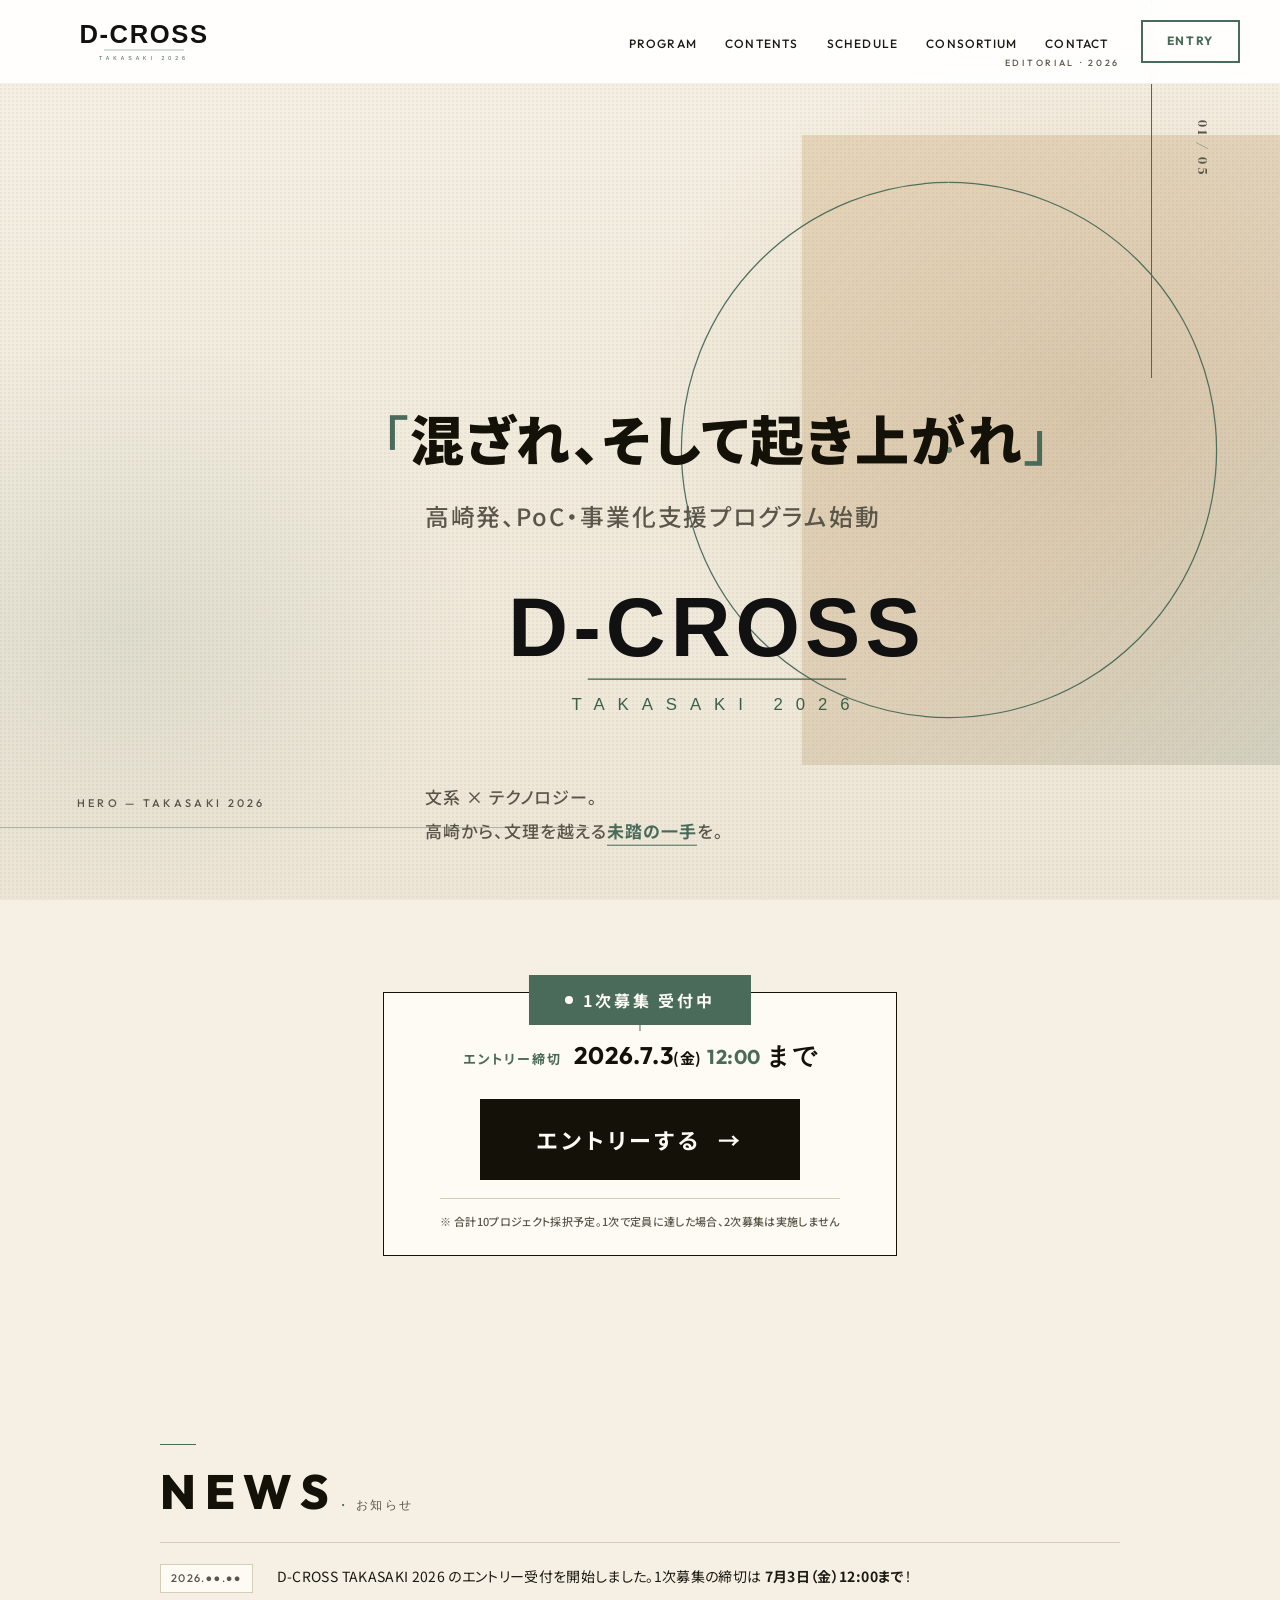
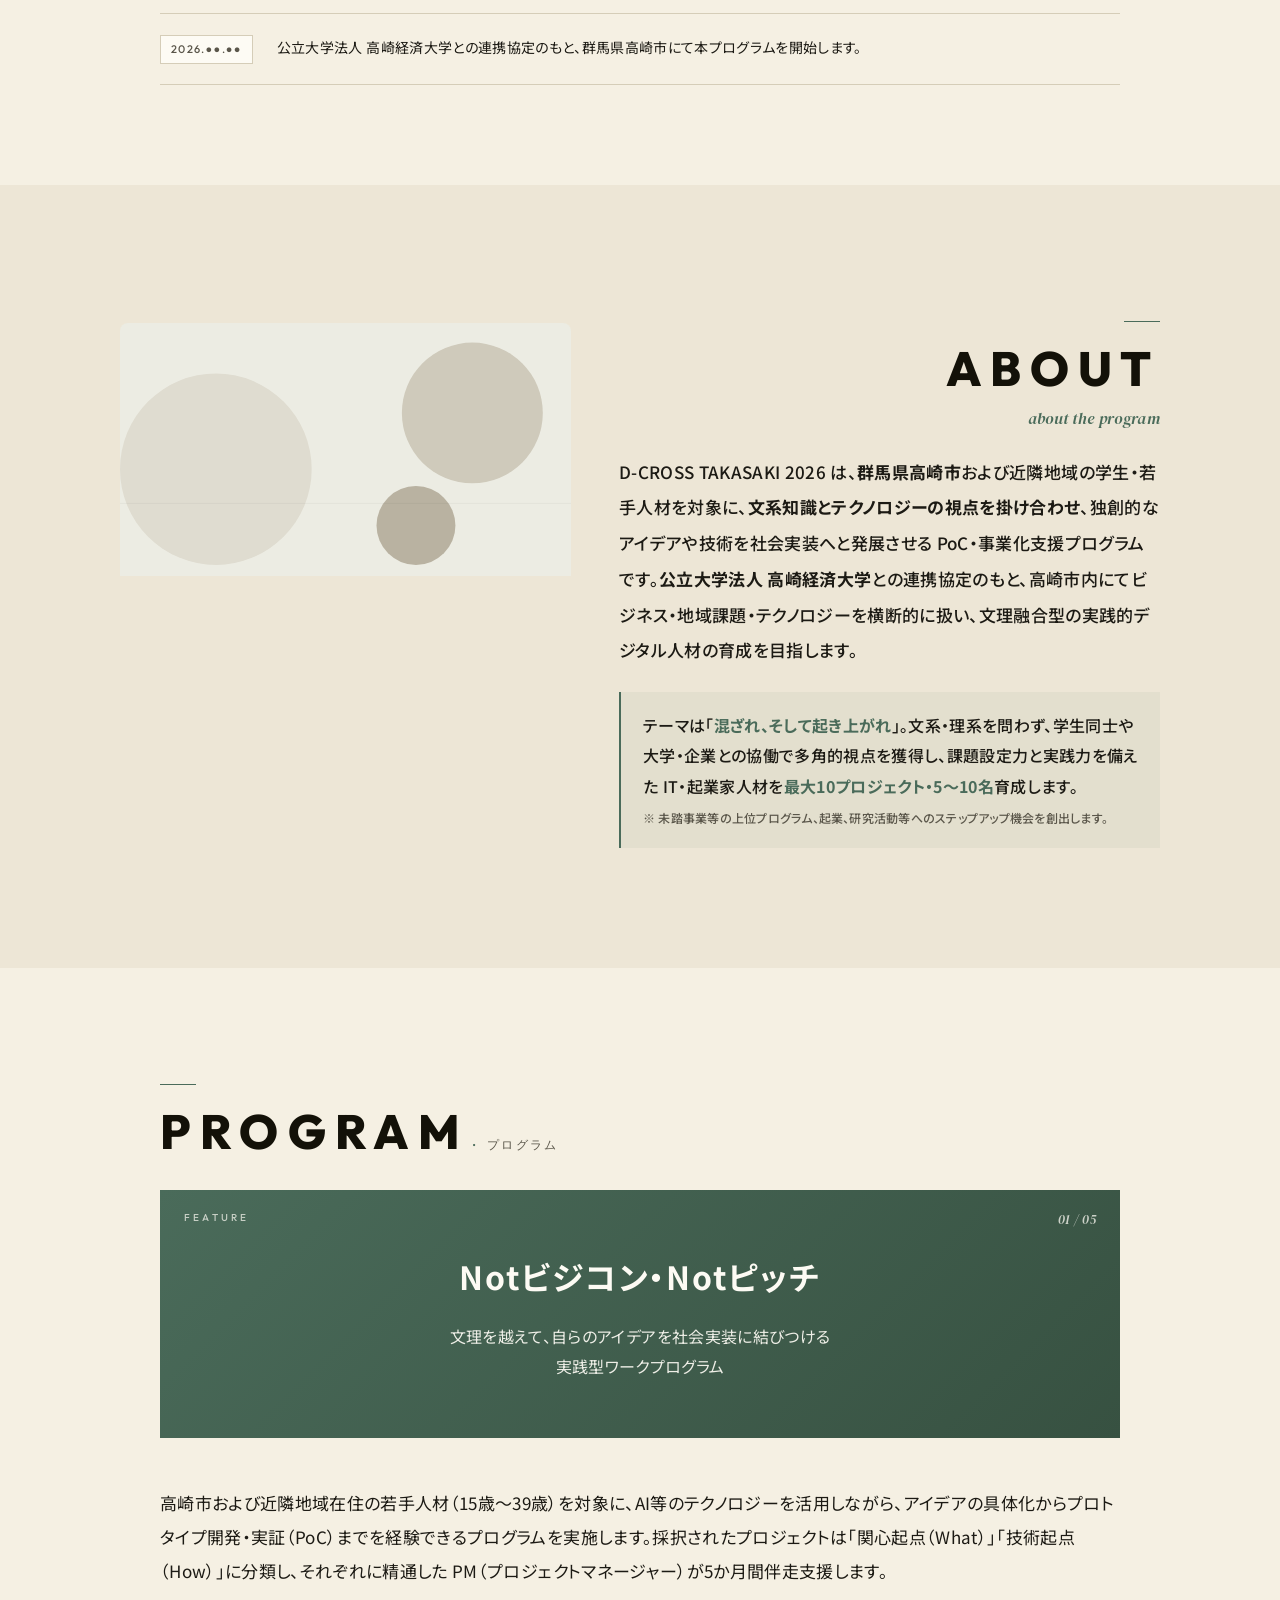
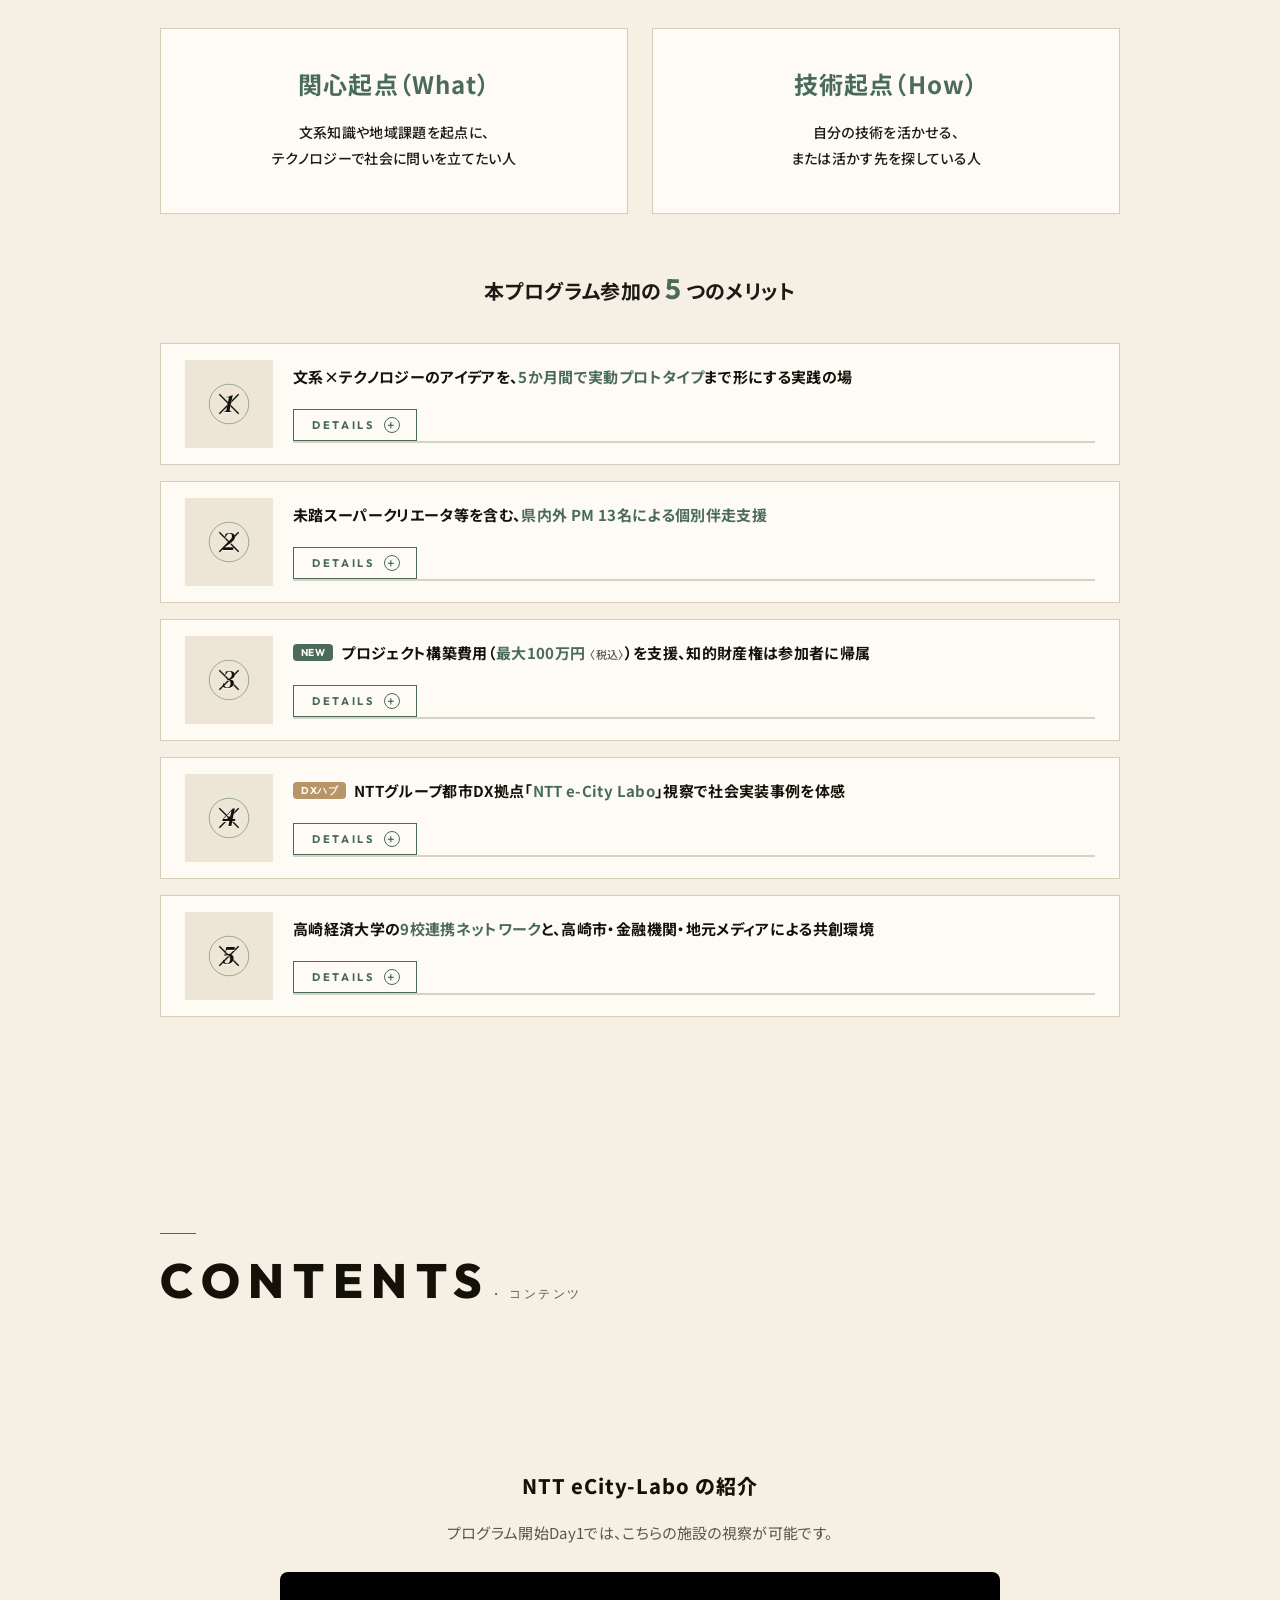
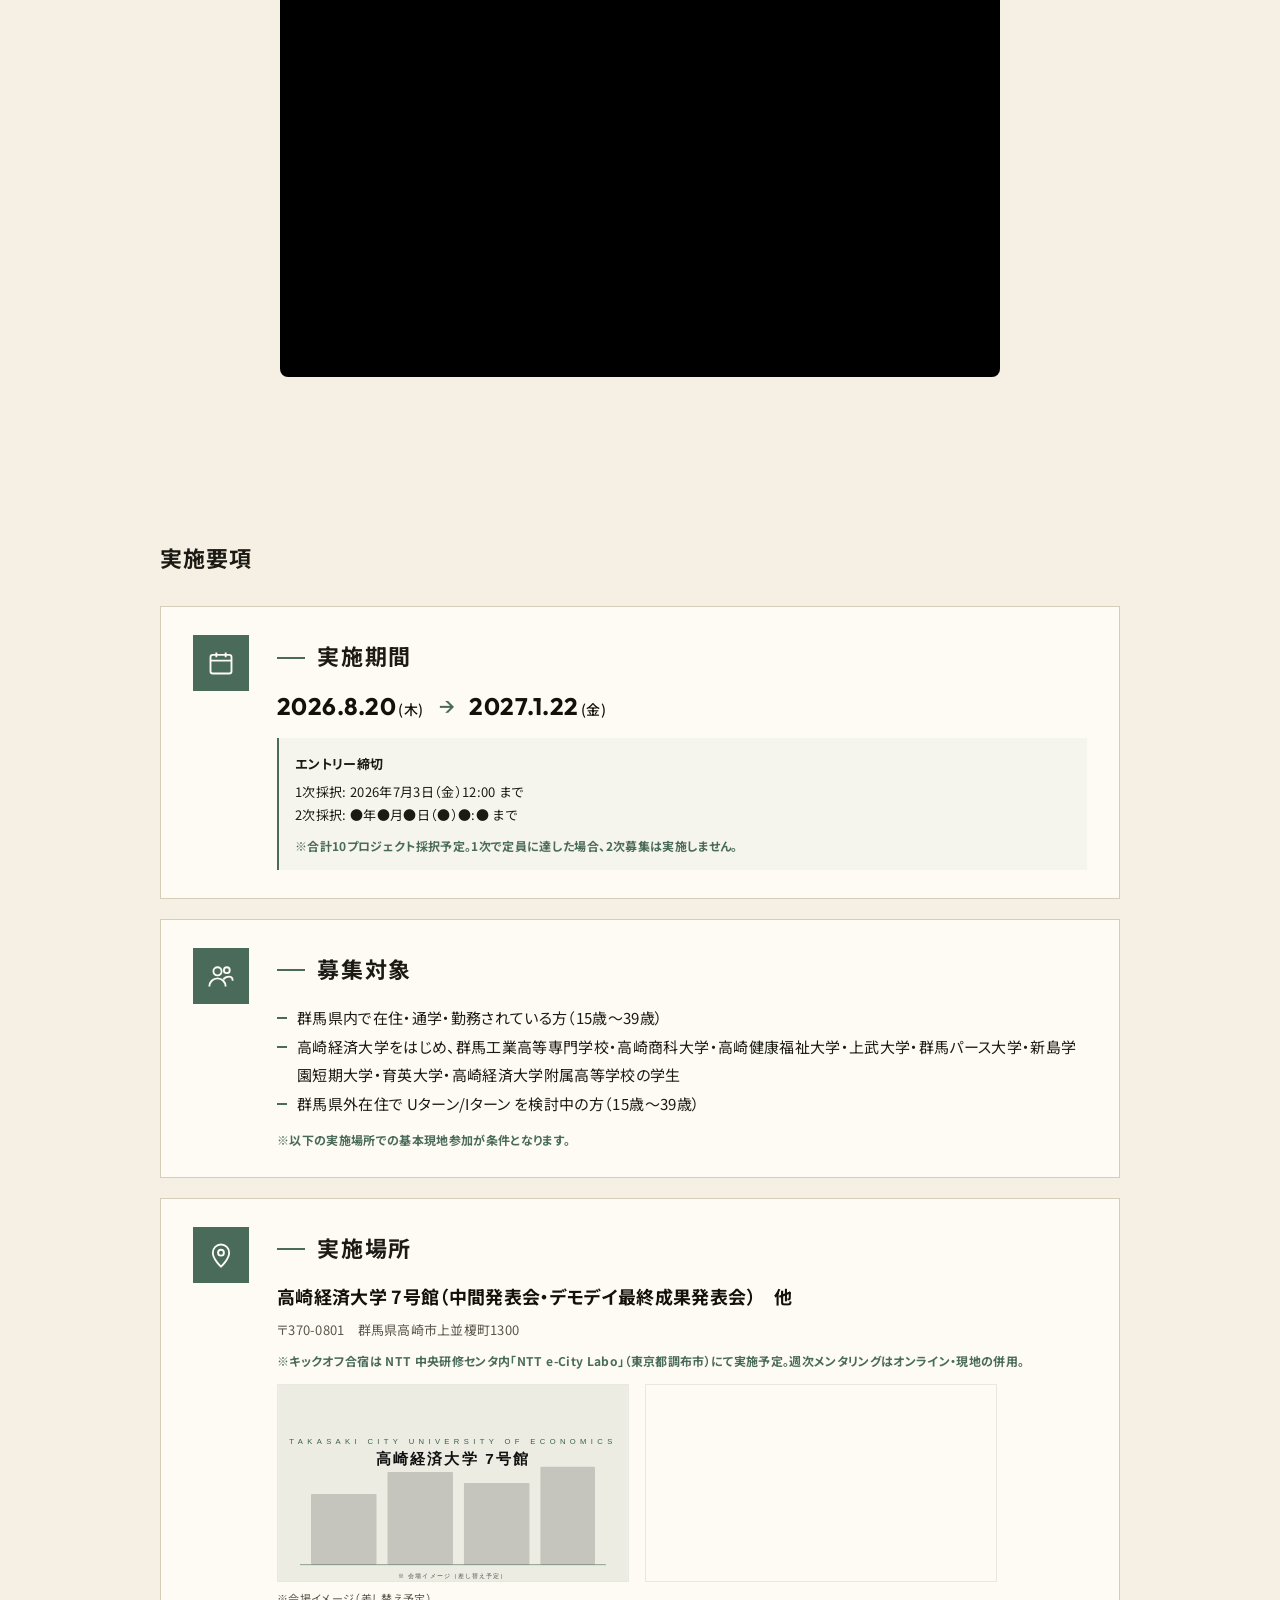
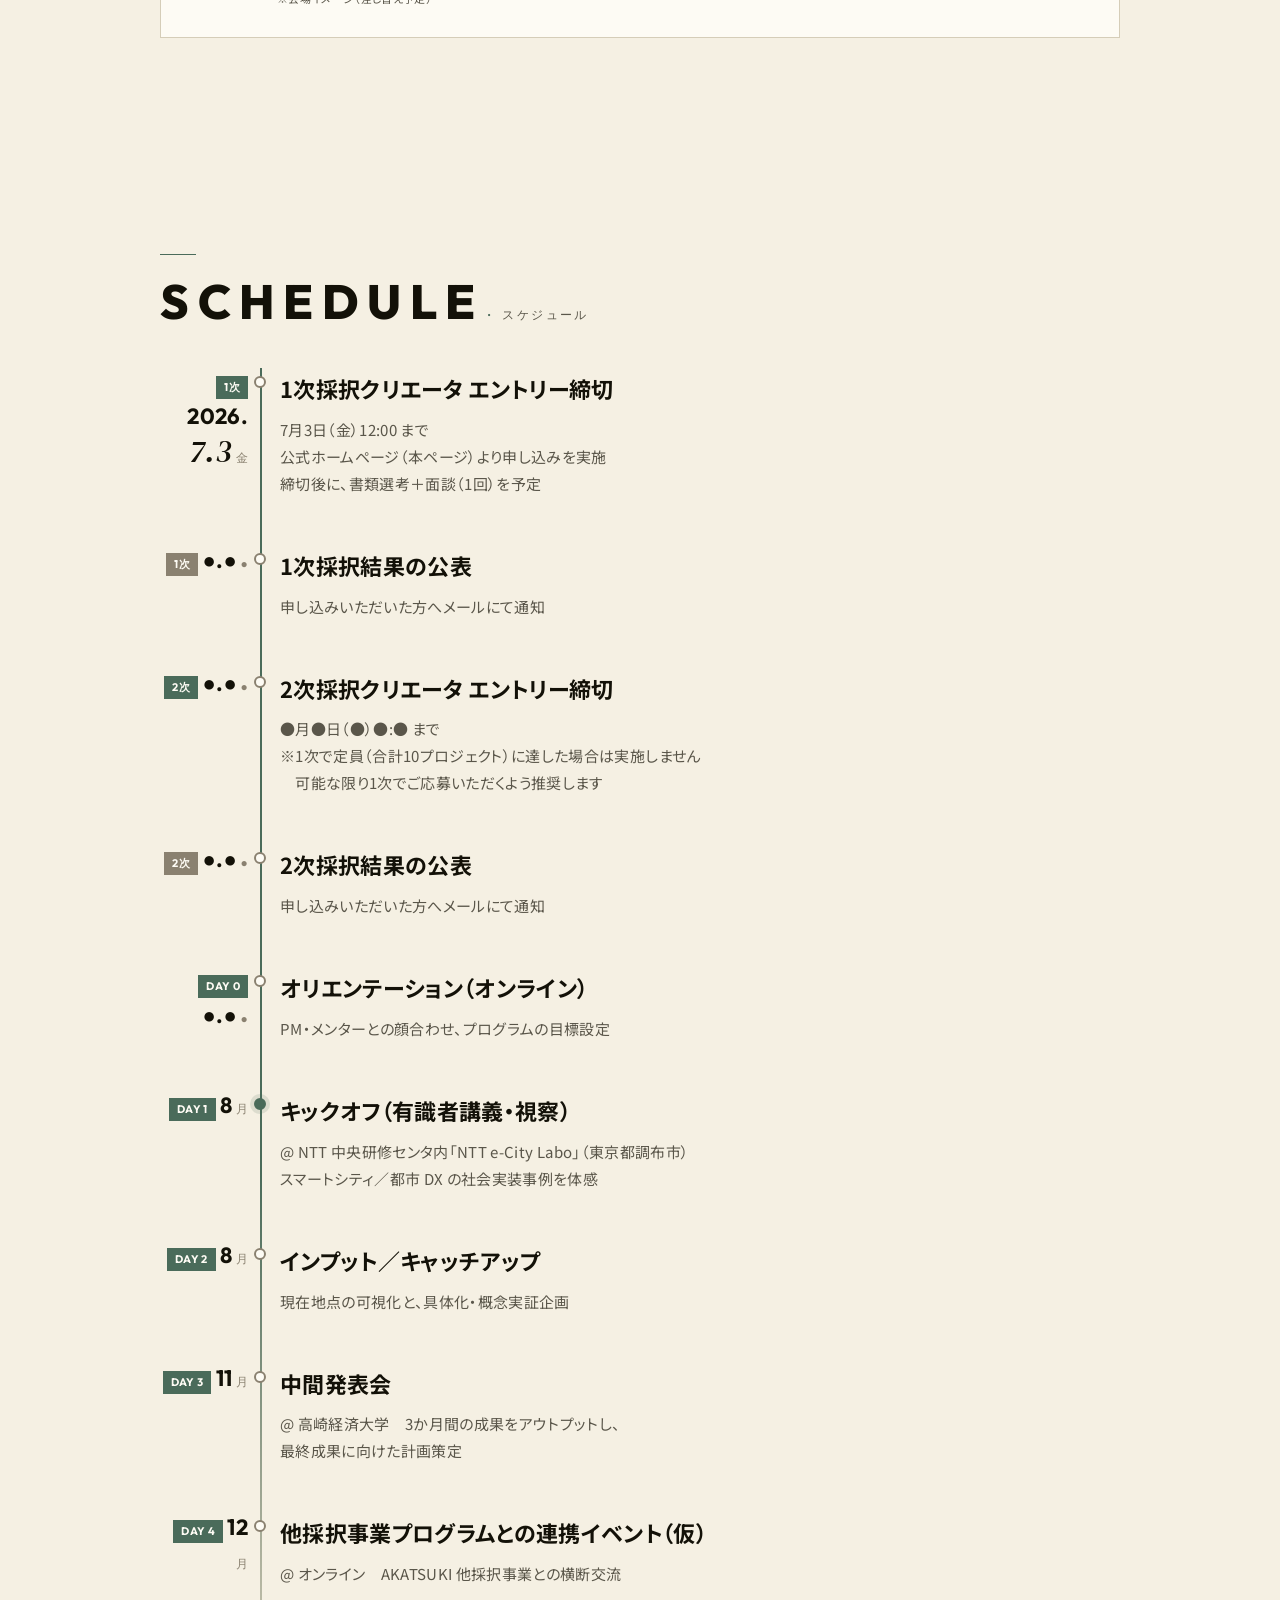
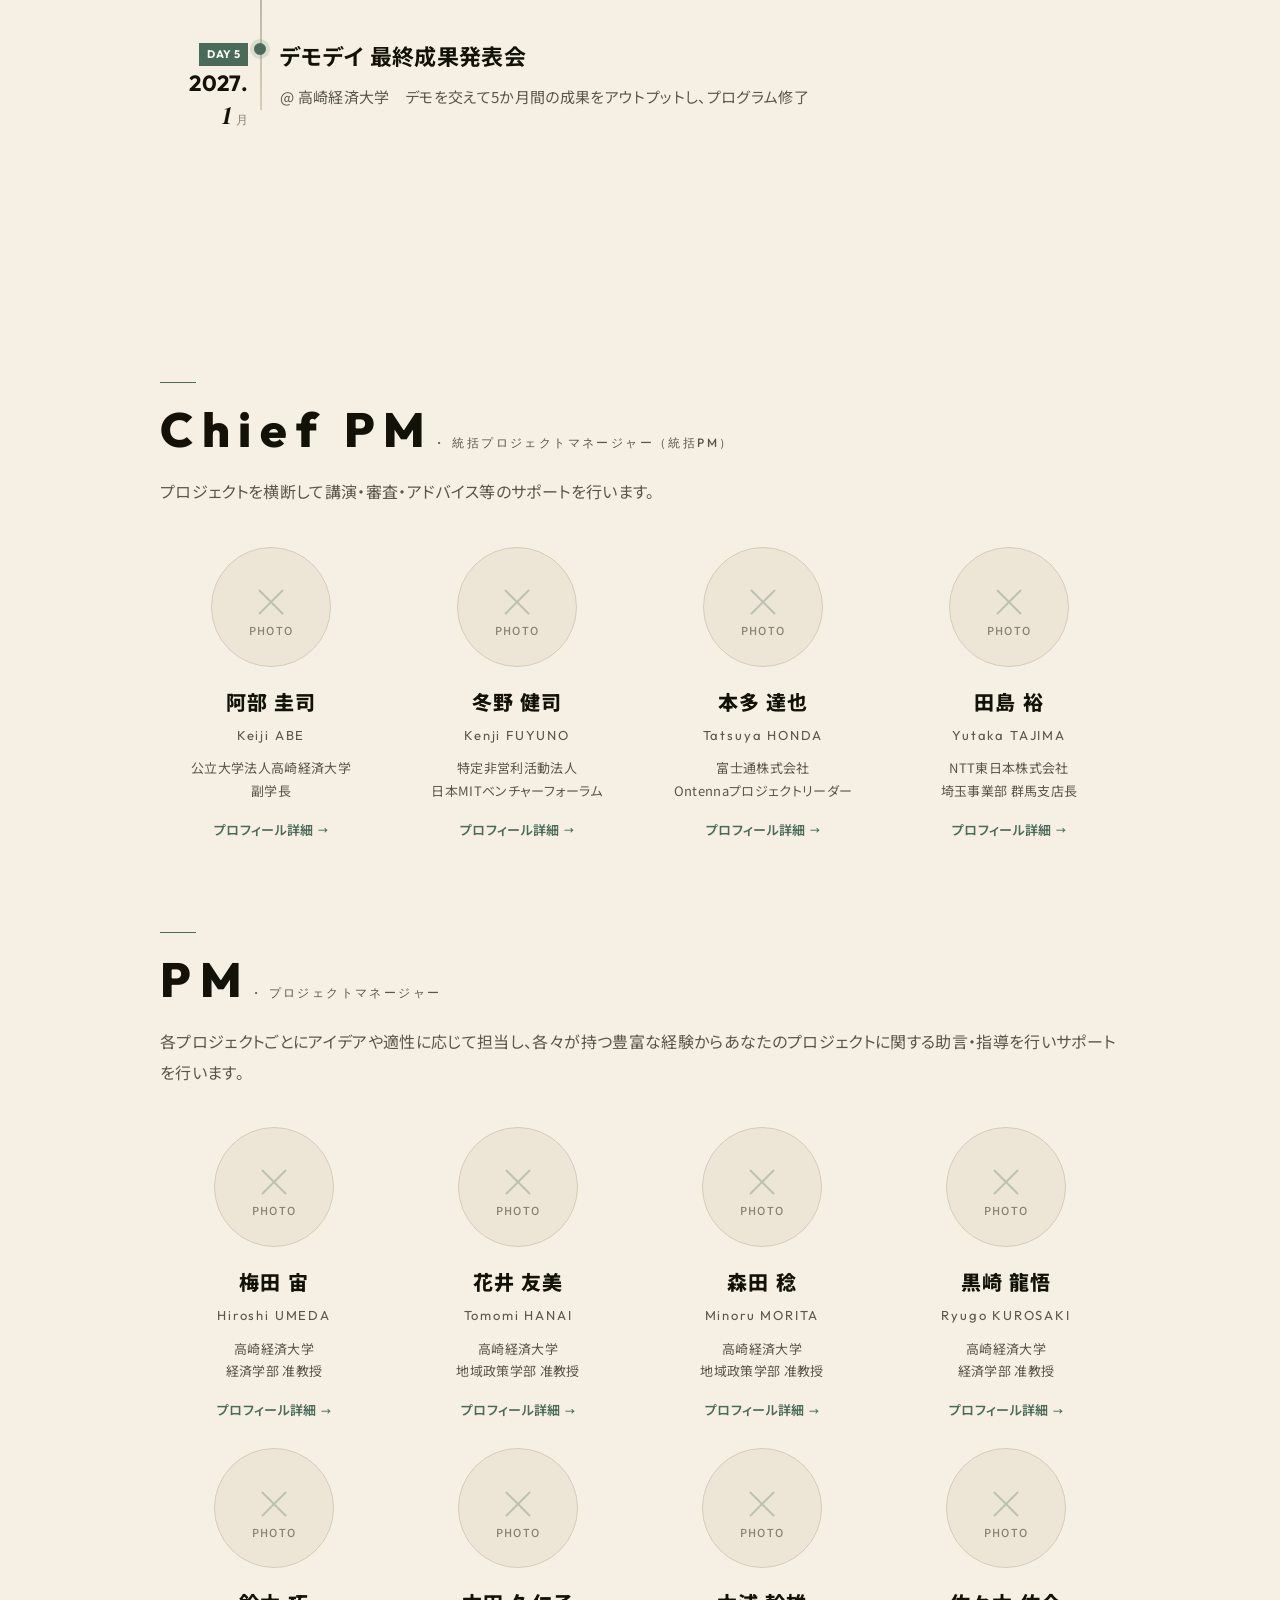
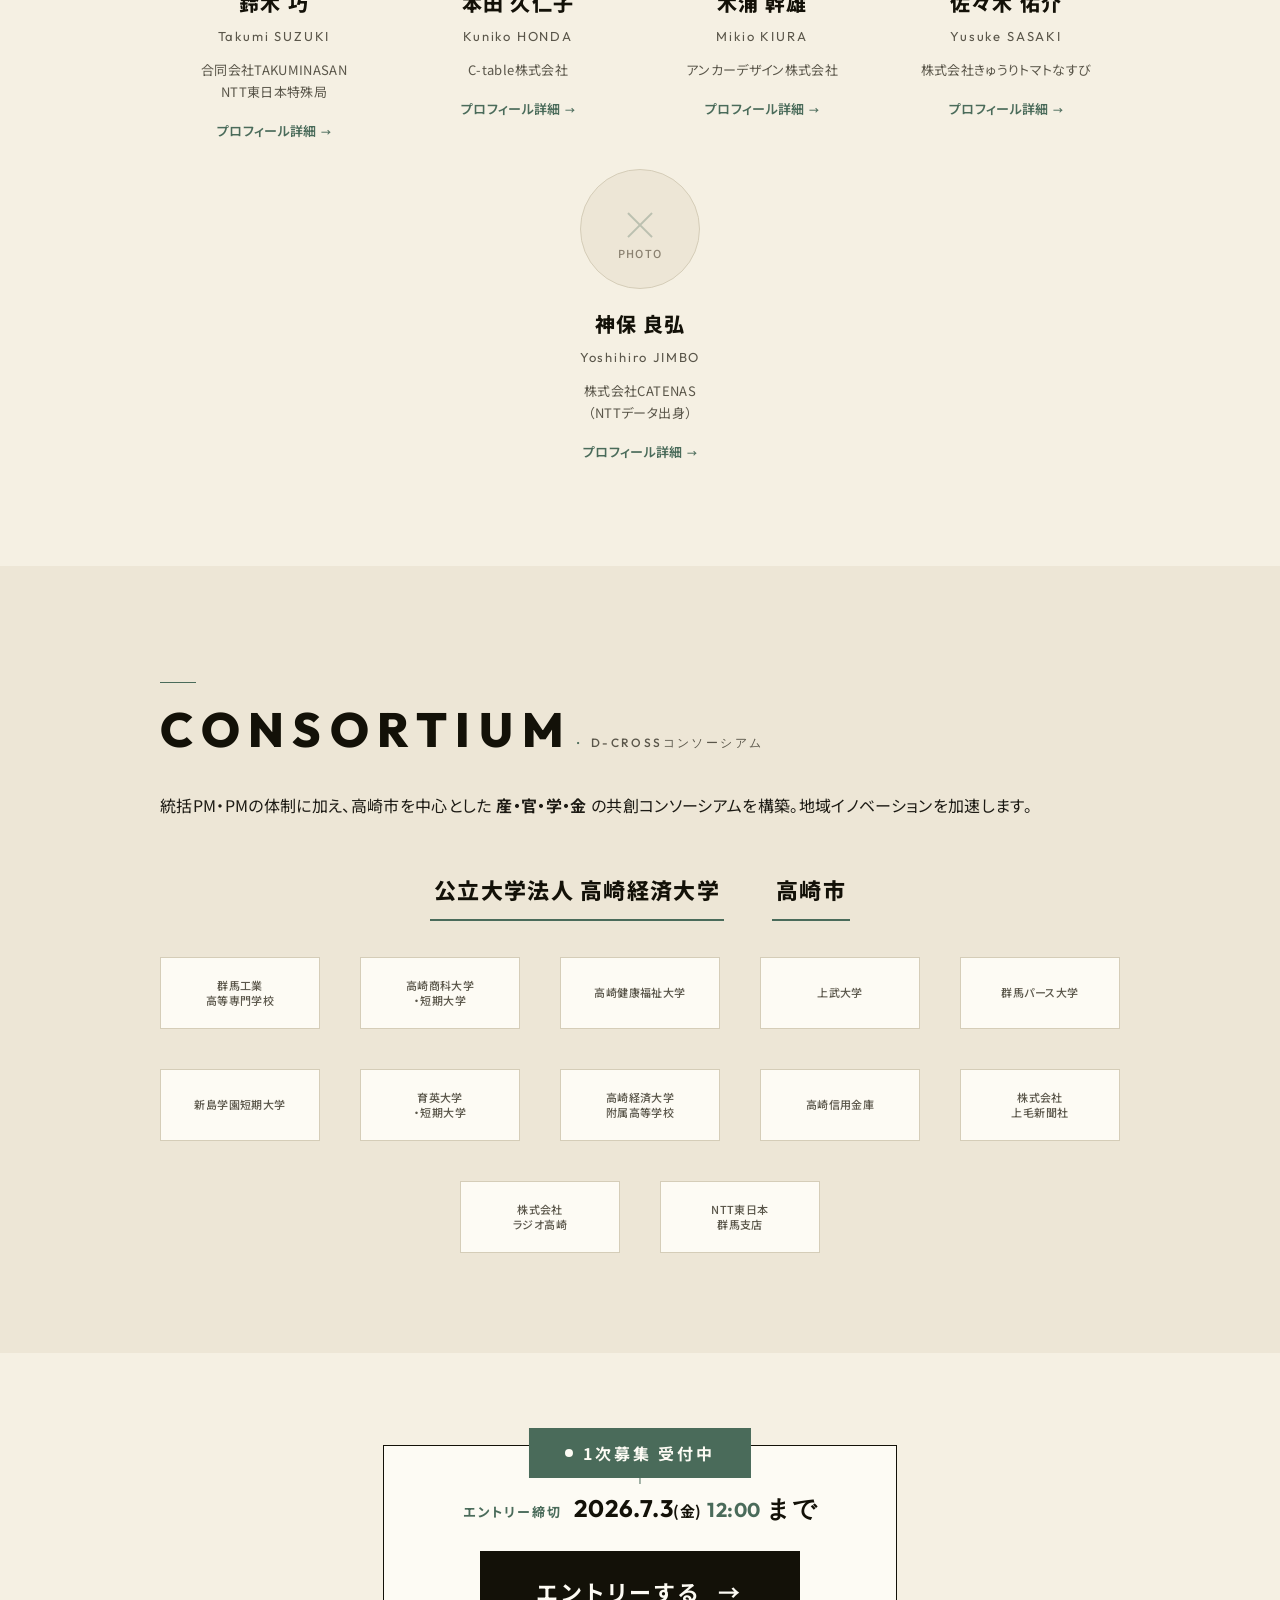
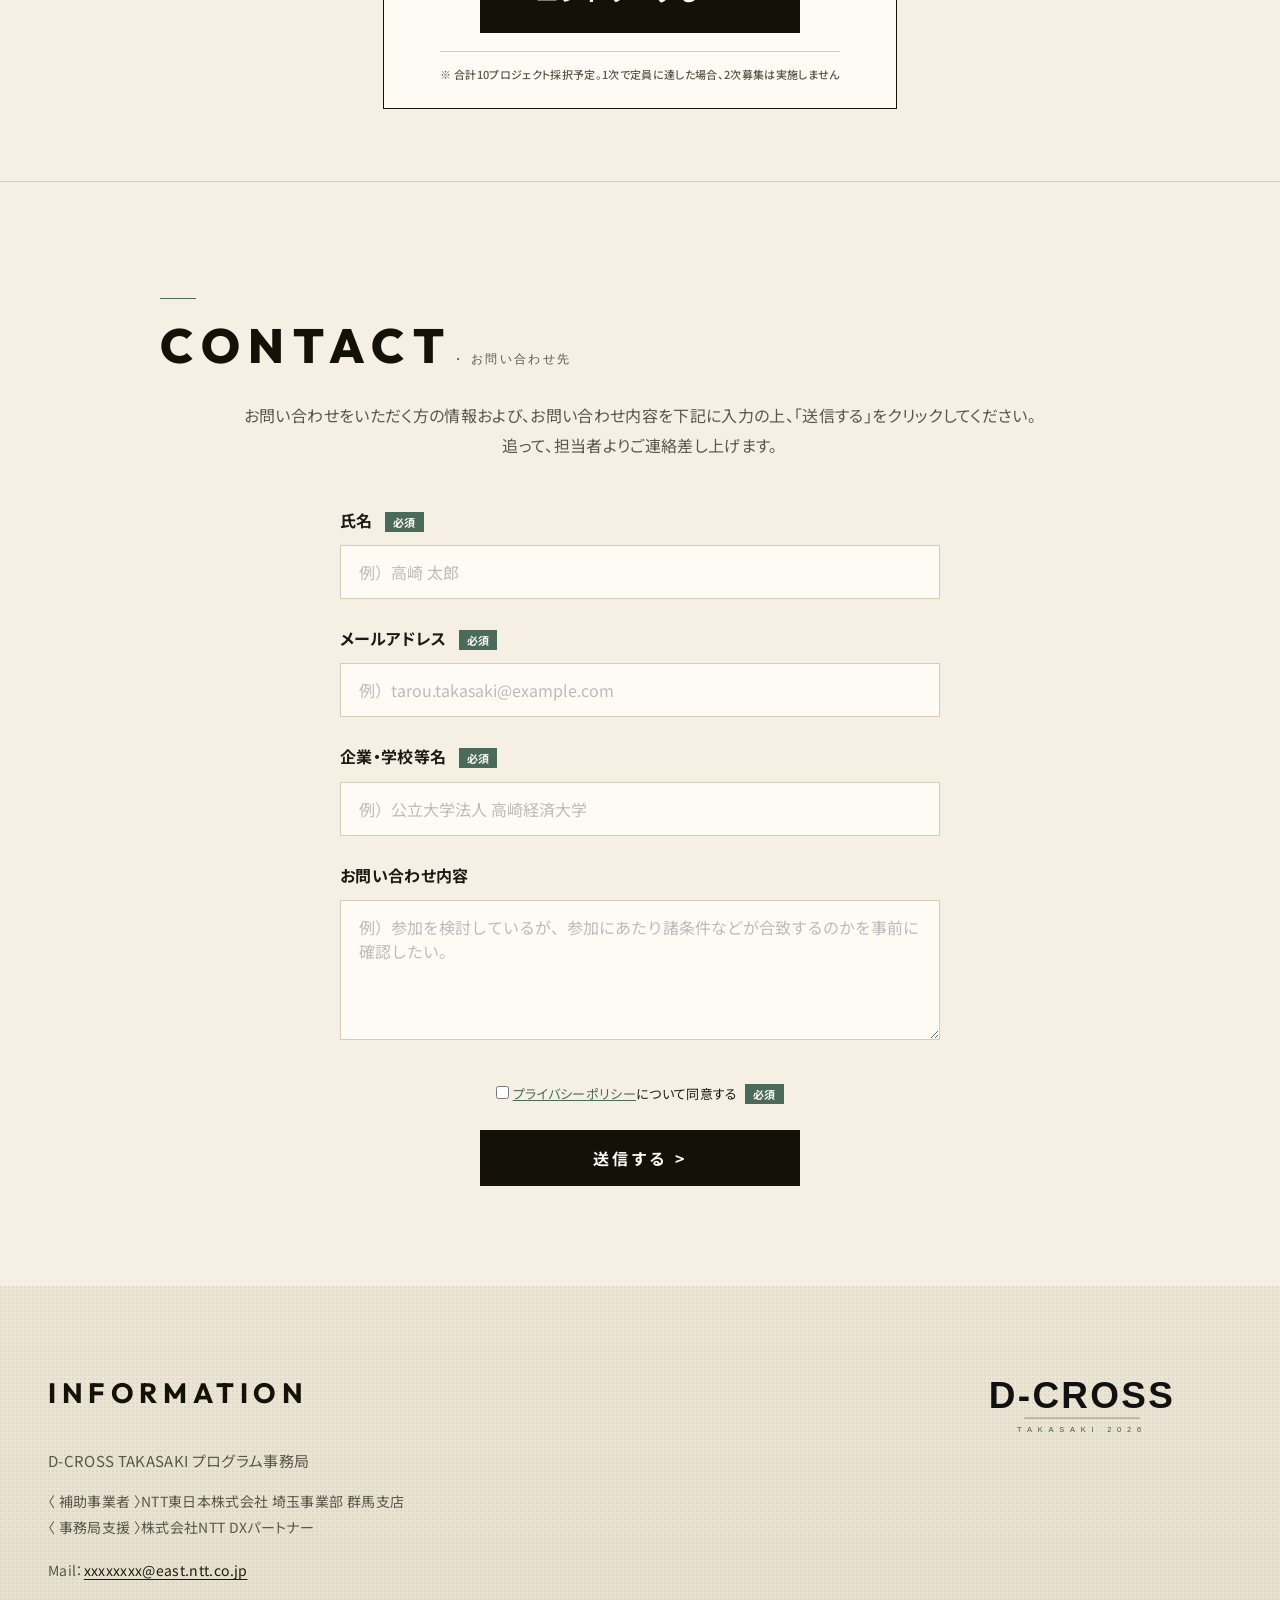
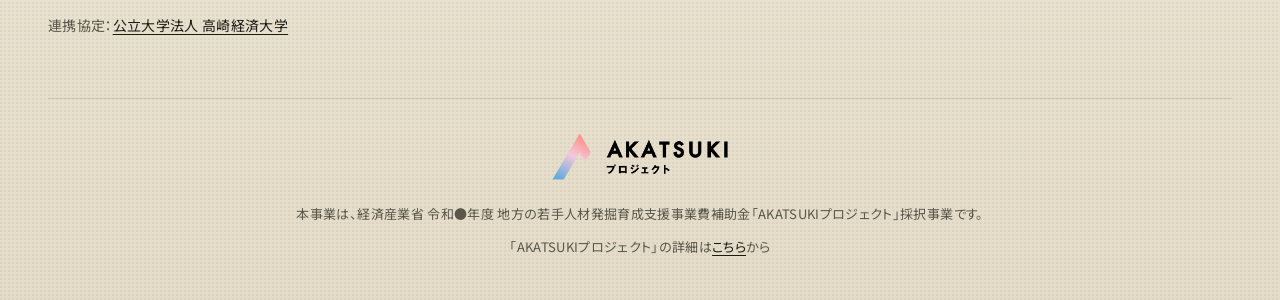
==== commit ca70e6b7: "Enhance lumiarch feel: warm palette, atmospheric hero block, editorial rules, DM Serif accents" ====
--- a/index.html
+++ b/index.html
@@ -7,7 +7,7 @@
   <meta name="description" content="群馬県高崎市の学生・若手人材を対象に、文系知識 × テクノロジーの視点を掛け合わせ、独創的なアイデアや技術を社会実装へと発展させるPoC・事業化支援プログラム。開発支援金最大100万円。">
   <link rel="preconnect" href="https://fonts.googleapis.com">
   <link rel="preconnect" href="https://fonts.gstatic.com" crossorigin>
-  <link href="https://fonts.googleapis.com/css2?family=Outfit:wght@400;500;600;700;800;900&family=Manrope:wght@400;500;600;700;800&family=Noto+Sans+JP:wght@400;500;700;900&family=Shippori+Mincho:wght@500;700;800&display=swap" rel="stylesheet">
+  <link href="https://fonts.googleapis.com/css2?family=Outfit:wght@400;500;600;700;800;900&family=Manrope:wght@400;500;600;700;800&family=Noto+Sans+JP:wght@400;500;700;900&family=Shippori+Mincho:wght@500;700;800&family=DM+Serif+Display:ital@0;1&display=swap" rel="stylesheet">
   <link rel="stylesheet" href="css/style.css">
 </head>
 <body>
--- a/css/style.css
+++ b/css/style.css
@@ -16,35 +16,36 @@
 .fade-in-delay-3 { transition-delay: 0.45s; }
 
 :root {
-  /* B案 (lumiarch-inspired) — 静かで編集的、ニュートラルクリーム + 深緑アクセント */
-  --red: #3a5f4a;            /* 主アクセント: muted forest green */
-  --red-dark: #2b4738;
-  --red-light: rgba(58, 95, 74, 0.06);
-  --purple: #6b6458;         /* 副アクセント: warm taupe */
-  --purple-dark: #4d4740;
-  /* 多色アクセントは全て同一のmuted greenに統一（モノクロマティック） */
-  --dc-blue: #3a5f4a;
-  --dc-green: #3a5f4a;
-  --dc-orange: #8a7a5c;
-  --dc-yellow: #b8a87d;
-  --dc-magenta: #6b6458;
-  --gradient: linear-gradient(135deg, #3a5f4a 0%, #2b4738 100%);
-  --gradient-soft: linear-gradient(135deg, rgba(58,95,74,0.95) 0%, rgba(43,71,56,0.92) 100%);
-  --gradient-multi: linear-gradient(90deg, #3a5f4a 0%, #2b4738 100%);
-  /* lumiarch調 ニュートラル */
-  --brown: #1a1a1a;
-  --brown-light: #3a3a3a;
-  --pink-bg: #ecece3;
-  --black: #0e0e0e;
-  --white: #FFFFFF;
-  --gray-light: #ecece3;
-  --gray: #8a8578;
-  --gray-border: #c7c3b6;
-  --text: #1a1a1a;
-  --text-light: #4b4b4b;
-  --bg-base: #f5f2ea;
+  /* B案v2 (lumiarch-inspired, 暖色化) — 温かみのあるクリーム + ソフト深緑 + 麦/タン */
+  --red: #4a6b5a;              /* 主アクセント: ややソフトな forest green */
+  --red-dark: #375141;
+  --red-light: rgba(74, 107, 90, 0.06);
+  --purple: #b79568;           /* 副アクセント: 麦・タン */
+  --purple-dark: #8e7246;
+  /* エディトリアル用のウォーム系アクセント */
+  --dc-blue: #4a6b5a;
+  --dc-green: #4a6b5a;
+  --dc-orange: #b79568;
+  --dc-yellow: #d4b896;
+  --dc-magenta: #8a7a5c;
+  --gradient: linear-gradient(135deg, #4a6b5a 0%, #375141 100%);
+  --gradient-soft: linear-gradient(135deg, rgba(74,107,90,0.95) 0%, rgba(55,81,65,0.92) 100%);
+  --gradient-multi: linear-gradient(90deg, #4a6b5a 0%, #375141 100%);
+  /* 暖色ニュートラル（lumiarch調・若干ピーチ寄り） */
+  --brown: #1c1a14;
+  --brown-light: #3d3a30;
+  --pink-bg: #ede6d6;          /* セクション alt: やや暗い warm cream */
+  --black: #131108;
+  --white: #fdfbf4;            /* ピュア白ではなく微かな warmth */
+  --gray-light: #ede6d6;
+  --gray: #8a8170;
+  --gray-border: #d5cdb8;
+  --text: #1c1a14;
+  --text-light: #5a564a;
+  --bg-base: #f5f0e3;          /* warmer cream (peachy) */
   --font-ja: 'Noto Sans JP', 'Hiragino Kaku Gothic ProN', 'ヒラギノ角ゴ Pro W3', 'hiragino kaku gothic pro', 'Helvetica Neue', 'Helvetica', 'Arial', 'メイリオ', 'meiryo', sans-serif;
   --font-mincho: 'Shippori Mincho', 'Hiragino Mincho ProN', 'Yu Mincho', serif;
+  --font-serif: 'DM Serif Display', 'Shippori Mincho', 'Hiragino Mincho ProN', serif;
   --font-en: 'Outfit', 'Manrope', 'Helvetica Neue', 'Helvetica', 'Arial', sans-serif;
 }
 
@@ -190,7 +191,7 @@
   height: auto;
   opacity: 0;
   transform: scale(0.5) rotate(-6deg);
-  filter: drop-shadow(0 24px 60px rgba(58,95,74,0.45));
+  filter: drop-shadow(0 24px 60px rgba(74,107,90,0.45));
   animation: footprint-impact 5.5s cubic-bezier(0.22, 1, 0.36, 1) 0.5s forwards;
 }
 @keyframes footprint-impact {
@@ -231,7 +232,7 @@
   line-height: 1.4;
   margin-bottom: 72px;
   letter-spacing: 0.06em;
-  text-shadow: 2px 3px 0 rgba(58,95,74,0.1), 4px 6px 12px rgba(20,35,60,0.18);
+  text-shadow: 2px 3px 0 rgba(74,107,90,0.1), 4px 6px 12px rgba(20,35,60,0.18);
 }
 .hero-logo-wrap {
   margin-bottom: 40px;
@@ -248,7 +249,7 @@
   margin-bottom: 52px;
   letter-spacing: 0.04em;
   font-weight: 500;
-  text-shadow: 1px 2px 0 rgba(58,95,74,0.08), 2px 4px 8px rgba(20,35,60,0.15);
+  text-shadow: 1px 2px 0 rgba(74,107,90,0.08), 2px 4px 8px rgba(20,35,60,0.15);
 }
 .hero-tagline-accent {
   color: var(--red);
@@ -269,13 +270,13 @@
   padding: 40px 56px 24px;
   margin-top: 20px;
   text-align: center;
-  box-shadow: 0 8px 24px rgba(58,95,74,0.14);
+  box-shadow: 0 8px 24px rgba(74,107,90,0.14);
   transition: transform 0.3s ease, box-shadow 0.3s ease;
   cursor: pointer;
 }
 .hero-cta-box:hover {
   transform: translateY(-3px);
-  box-shadow: 0 18px 44px rgba(58,95,74,0.28);
+  box-shadow: 0 18px 44px rgba(74,107,90,0.28);
 }
 .cta-stage-ribbon {
   position: absolute;
@@ -288,7 +289,7 @@
   font-size: 16px;
   font-weight: 700;
   letter-spacing: 0.14em;
-  box-shadow: 0 4px 14px rgba(58,95,74,0.28);
+  box-shadow: 0 4px 14px rgba(74,107,90,0.28);
   white-space: nowrap;
   clip-path: polygon(12px 0, calc(100% - 12px) 0, 100% 50%, calc(100% - 12px) 100%, 12px 100%, 0 50%);
   display: inline-flex;
@@ -350,7 +351,7 @@
   font-size: 22px;
   font-weight: 700;
   letter-spacing: 0.1em;
-  box-shadow: 0 10px 28px rgba(58,95,74,0.35);
+  box-shadow: 0 10px 28px rgba(74,107,90,0.35);
   transition: all 0.3s ease;
   position: relative;
   overflow: hidden;
@@ -367,7 +368,7 @@
 }
 .hero-cta-box:hover .cta-action {
   transform: scale(1.04);
-  box-shadow: 0 14px 36px rgba(58,95,74,0.5);
+  box-shadow: 0 14px 36px rgba(74,107,90,0.5);
 }
 .hero-cta-box:hover .cta-action::before {
   left: 100%;
@@ -383,7 +384,7 @@
 .cta-warning {
   margin-top: 18px;
   padding-top: 14px;
-  border-top: 1px dashed rgba(58,95,74,0.3);
+  border-top: 1px dashed rgba(74,107,90,0.3);
   font-size: 11px;
   color: var(--red);
   font-weight: 700;
@@ -523,7 +524,7 @@
 .about-highlight {
   margin-top: 24px !important;
   padding: 18px 22px;
-  background: linear-gradient(135deg, rgba(58,95,74,0.08) 0%, rgba(107,100,88,0.08) 100%);
+  background: linear-gradient(135deg, rgba(74,107,90,0.08) 0%, rgba(183,149,104,0.08) 100%);
   border-left: 4px solid var(--red);
   border-radius: 6px;
   font-size: 16px !important;
@@ -728,14 +729,14 @@
   left: -100%;
   width: 100%;
   height: 100%;
-  background: linear-gradient(90deg, transparent, rgba(58,95,74,0.15), transparent);
+  background: linear-gradient(90deg, transparent, rgba(74,107,90,0.15), transparent);
   transition: left 0.5s ease;
 }
 .merit-toggle:hover::before { left: 100%; }
 .merit-toggle:hover {
   background: var(--red);
   color: var(--white);
-  box-shadow: 0 0 0 1px var(--red), 0 0 20px rgba(58,95,74,0.4);
+  box-shadow: 0 0 0 1px var(--red), 0 0 20px rgba(74,107,90,0.4);
 }
 .merit-toggle-icon {
   display: inline-flex;
@@ -776,7 +777,7 @@
   clip-path: polygon(0 0, calc(100% - 14px) 0, 100% 14px, 100% 100%, 14px 100%, 0 calc(100% - 14px));
   font-family: var(--font-ja);
   letter-spacing: 0.02em;
-  border: 1px solid rgba(107,100,88,0.15);
+  border: 1px solid rgba(183,149,104,0.15);
 }
 .merit-detail > p::before,
 .merit-detail > p::after {
@@ -837,7 +838,7 @@
 .merit-badge-new {
   background: var(--gradient);
   color: var(--white);
-  box-shadow: 0 2px 8px rgba(58,95,74,0.3);
+  box-shadow: 0 2px 8px rgba(74,107,90,0.3);
 }
 .merit-notes {
   list-style: none;
@@ -925,7 +926,7 @@
   background: var(--gradient);
   color: var(--white);
   border-radius: 50%;
-  box-shadow: 0 6px 16px rgba(58,95,74,0.25);
+  box-shadow: 0 6px 16px rgba(74,107,90,0.25);
 }
 .req-card-icon svg {
   width: 28px;
@@ -1025,7 +1026,7 @@
 .req-card-notes {
   margin-top: 12px;
   padding: 14px 16px;
-  background: linear-gradient(135deg, rgba(58,95,74,0.04) 0%, rgba(107,100,88,0.04) 100%);
+  background: linear-gradient(135deg, rgba(74,107,90,0.04) 0%, rgba(183,149,104,0.04) 100%);
   border-left: 2px solid var(--red);
   border-radius: 0 6px 6px 0;
 }
@@ -1149,7 +1150,7 @@
 .schedule-item.active::before {
   border-color: var(--red);
   background: var(--red);
-  box-shadow: 0 0 0 4px rgba(58,95,74,0.15);
+  box-shadow: 0 0 0 4px rgba(74,107,90,0.15);
 }
 .schedule-date-block {
   position: absolute;
@@ -1601,7 +1602,7 @@
   border-radius: 12px;
   padding: 64px 40px;
   backdrop-filter: blur(4px);
-  box-shadow: 0 10px 40px rgba(58,95,74,0.1);
+  box-shadow: 0 10px 40px rgba(74,107,90,0.1);
 }
 .entry-prep-label {
   font-size: 36px;
@@ -2158,7 +2159,7 @@
 }
 .about-text-block p { font-weight: 500; line-height: 2.1; }
 .about-highlight {
-  background: rgba(58,95,74,0.06);
+  background: rgba(74,107,90,0.06);
   border-left: 2px solid var(--red);
   border-radius: 0;
 }
@@ -2222,7 +2223,7 @@
 }
 .merit-detail > p {
   background: var(--pink-bg);
-  border: 1px solid rgba(58,95,74,0.15);
+  border: 1px solid rgba(74,107,90,0.15);
   clip-path: none;
   border-radius: 0;
 }
@@ -2268,7 +2269,7 @@
 }
 .req-arrow { color: var(--red); }
 .req-card-notes {
-  background: rgba(58,95,74,0.04);
+  background: rgba(74,107,90,0.04);
   border-left: 2px solid var(--red);
   border-radius: 0;
 }
@@ -2281,7 +2282,7 @@
   background: linear-gradient(to bottom, var(--red) 0%, var(--red) 60%, var(--gray-border) 100%);
 }
 .schedule-item.active::before {
-  box-shadow: 0 0 0 4px rgba(58,95,74,0.15);
+  box-shadow: 0 0 0 4px rgba(74,107,90,0.15);
 }
 .schedule-day-label { border-radius: 0; }
 
@@ -2324,7 +2325,7 @@
 .pm-photo span::before {
   content: '×';
   font-size: 40px;
-  color: rgba(58,95,74,0.3);
+  color: rgba(74,107,90,0.3);
   font-weight: 300;
   letter-spacing: 0;
   display: block;
@@ -2382,7 +2383,7 @@
 .hero-cta-box:hover .cta-action {
   transform: none;
   background: var(--red);
-  box-shadow: 0 4px 18px rgba(58,95,74,0.3);
+  box-shadow: 0 4px 18px rgba(74,107,90,0.3);
 }
 .cta-warning {
   color: var(--text-light);
@@ -2494,3 +2495,203 @@
   .footer-brand-logo { max-width: 240px !important; }
   .entry-hero .entry-hero-inner::before { width: 280px; height: 68px; }
 }
+
+/* ============================================================ */
+/* ===== B案v2 LUMIARCH-MORE (温色＋素材感＋エディトリアル) ===== */
+/* ============================================================ */
+
+/* HERO：アトモスフェリックなフィーチャー色面を背面に置く
+   （大判写真が入るようなスペースを温色でシミュレート） */
+.hero {
+  background:
+    radial-gradient(ellipse 60% 70% at 85% 45%, rgba(183,149,104,0.22) 0%, transparent 60%),
+    radial-gradient(ellipse 50% 60% at 10% 70%, rgba(74,107,90,0.10) 0%, transparent 55%),
+    linear-gradient(180deg, #f5f0e3 0%, #ede6d6 100%);
+}
+.kv-stage::before {
+  content: '';
+  position: absolute;
+  right: -8%;
+  top: 15%;
+  width: 48vw;
+  max-width: 580px;
+  height: 70%;
+  background: linear-gradient(135deg, rgba(213,184,138,0.45) 0%, rgba(183,149,104,0.28) 55%, rgba(74,107,90,0.18) 100%);
+  z-index: -1;
+  opacity: 0;
+  animation: kv-block-fade 1.8s cubic-bezier(0.65, 0, 0.35, 1) 0.2s forwards;
+}
+@keyframes kv-block-fade {
+  0%   { opacity: 0; transform: translateX(40px); }
+  100% { opacity: 1; transform: translateX(0); }
+}
+/* 右下にグレインっぽいドット模様（素材感） */
+.kv-stage::after {
+  content: '';
+  position: absolute;
+  inset: 0;
+  background-image: radial-gradient(circle at 1px 1px, rgba(28,26,20,0.08) 1px, transparent 0);
+  background-size: 4px 4px;
+  mix-blend-mode: multiply;
+  opacity: 0.5;
+  pointer-events: none;
+}
+
+/* セクション見出しの頭にエディトリアル・ルール（短い横線） */
+.section-heading {
+  position: relative;
+  padding-top: 16px;
+}
+.section-heading::before {
+  content: '';
+  display: block;
+  width: 36px;
+  height: 1px;
+  background: var(--red);
+  margin-bottom: 20px;
+}
+/* about セクションは右寄せなのでルールも右寄せ */
+.about-text-block .section-heading::before { margin-left: auto; }
+/* Chief PM と PM の見出しは連続するので控えめに */
+.pm-section .section-heading { padding-top: 24px; }
+
+/* ヘッダーに小さく「EDITORIAL / 2026」のキャプション風マーカー（右下の extras） */
+header::after {
+  content: 'EDITORIAL · 2026';
+  position: absolute;
+  right: 160px;
+  bottom: 12px;
+  font-family: var(--font-en);
+  font-size: 9px;
+  font-weight: 500;
+  letter-spacing: 0.3em;
+  color: var(--text-light);
+  pointer-events: none;
+}
+@media (max-width: 900px) { header::after { display: none; } }
+
+/* 数字・章題に微かなセリフを使う（DM Serif Display） */
+.merit-num,
+.kv-index,
+.schedule-date strong {
+  font-family: var(--font-serif);
+  font-weight: 400;
+  font-style: italic;
+  letter-spacing: 0.02em;
+}
+.merit-num { font-size: 26px; }
+.kv-index {
+  font-family: var(--font-serif);
+  font-style: normal;
+  font-size: 14px;
+  letter-spacing: 0.2em;
+}
+.kv-index-slash {
+  font-style: italic;
+  color: var(--red);
+}
+
+/* CTA も温色に馴染ませる（リボンは麦色寄りに） */
+.cta-stage-ribbon {
+  background: var(--red);
+}
+.cta-stage-ribbon::after {
+  content: '';
+  position: absolute;
+  left: 50%;
+  bottom: -6px;
+  width: 1px;
+  height: 6px;
+  background: var(--red);
+  transform: translateX(-50%);
+}
+
+/* 見出しに small tag ラベルを添える（[ CHAPTER ] 風） */
+.section-heading-ja {
+  position: relative;
+  display: inline-block;
+  padding-left: 14px;
+}
+.section-heading-ja::before {
+  content: '·';
+  position: absolute;
+  left: 0;
+  color: var(--red);
+  font-weight: 700;
+}
+
+/* NEWSアイテムに雑誌カテゴリ風のタグ位置 */
+.news-item {
+  padding: 20px 0;
+  align-items: baseline;
+  gap: 24px;
+}
+.news-date {
+  font-family: var(--font-en);
+  font-weight: 500;
+  letter-spacing: 0.12em;
+  padding: 3px 10px;
+  border: 1px solid var(--gray-border);
+  background: var(--white);
+  color: var(--text-light);
+  font-size: 11px;
+  border-radius: 0;
+  flex-shrink: 0;
+}
+
+/* 重要プログラムバナーのタイポを温色 + サブタイトルにセリフ斜体 */
+.program-banner {
+  background: linear-gradient(135deg, var(--red) 0%, var(--red-dark) 100%);
+  position: relative;
+  padding: 56px 32px;
+}
+.program-banner::before {
+  content: 'FEATURE';
+  position: absolute;
+  top: 18px;
+  left: 24px;
+  font-family: var(--font-en);
+  font-size: 10px;
+  font-weight: 500;
+  letter-spacing: 0.32em;
+  color: rgba(253,251,244,0.7);
+}
+.program-banner::after {
+  content: '01 / 05';
+  position: absolute;
+  top: 18px;
+  right: 24px;
+  font-family: var(--font-serif);
+  font-size: 13px;
+  font-style: italic;
+  color: rgba(253,251,244,0.75);
+}
+
+/* アバウト：右側見出しの上にセリフでの "ABOUT the program" 的 caption */
+.about-text-block .section-heading::after {
+  content: 'about the program';
+  display: block;
+  margin-top: 8px;
+  font-family: var(--font-serif);
+  font-style: italic;
+  font-size: 16px;
+  color: var(--red);
+  letter-spacing: 0.02em;
+}
+
+/* FOOTER：cream 背景に微細なドット（素材感） */
+footer {
+  position: relative;
+  background-image:
+    radial-gradient(circle at 1px 1px, rgba(28,26,20,0.05) 1px, transparent 0),
+    linear-gradient(180deg, #ede6d6 0%, #e4dcc8 100%);
+  background-size: 4px 4px, auto;
+}
+
+/* 再度スマホ調整 */
+@media (max-width: 900px) {
+  .kv-stage::before { right: -30%; width: 90vw; opacity: 0.5; }
+  .section-heading::before { width: 28px; }
+  .program-banner::before,
+  .program-banner::after { display: none; }
+}
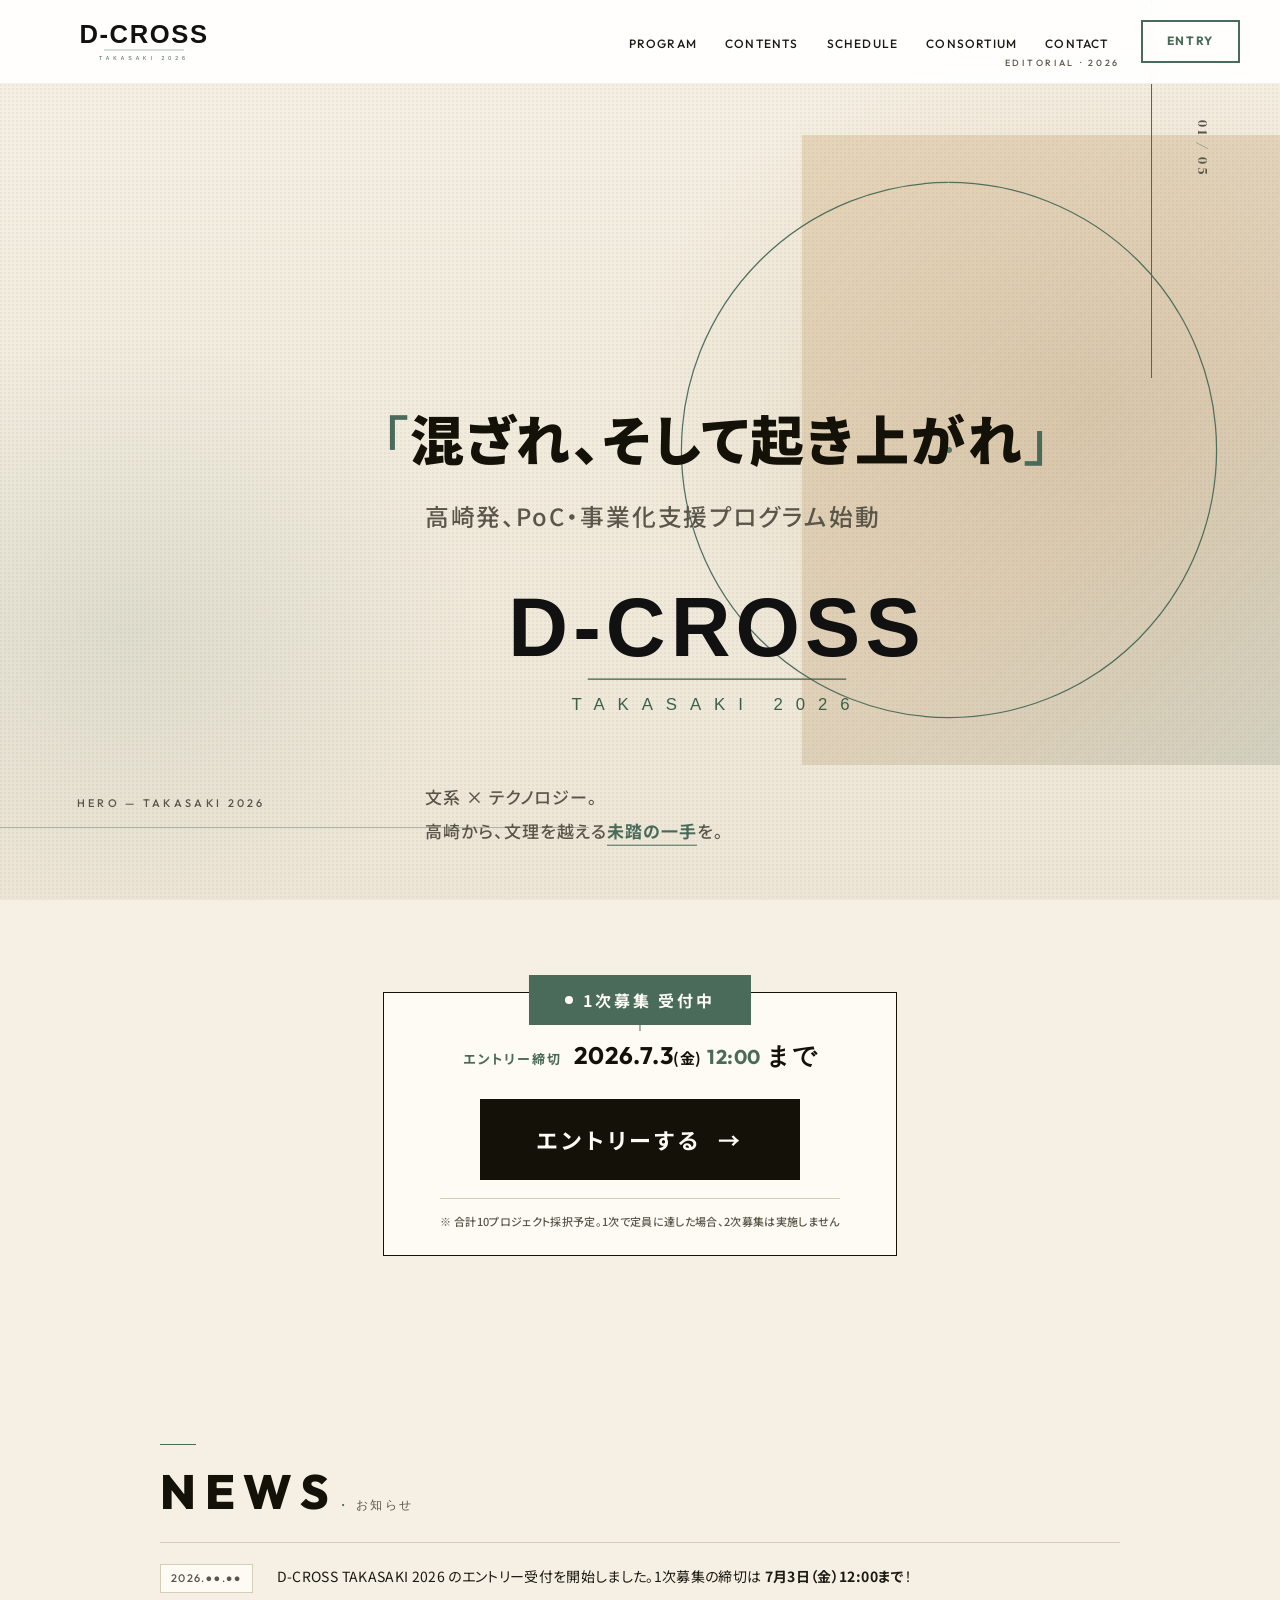
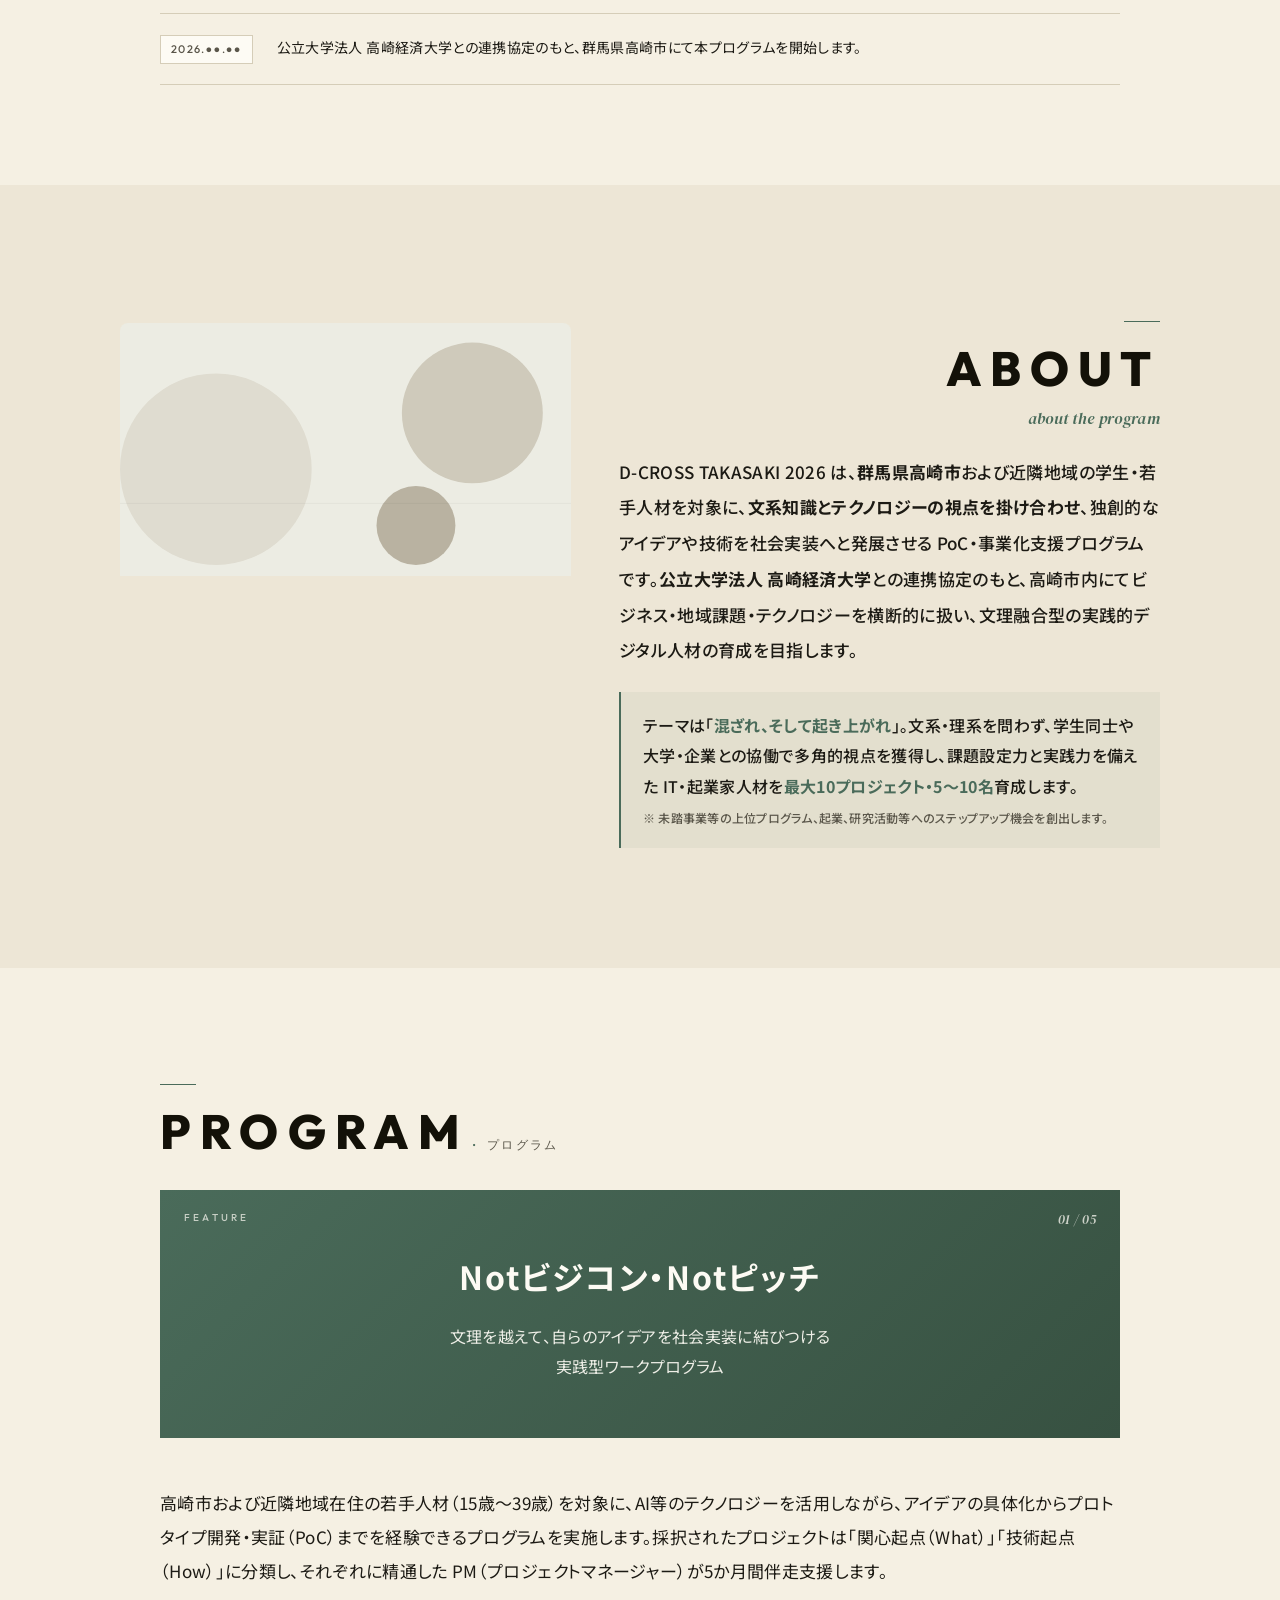
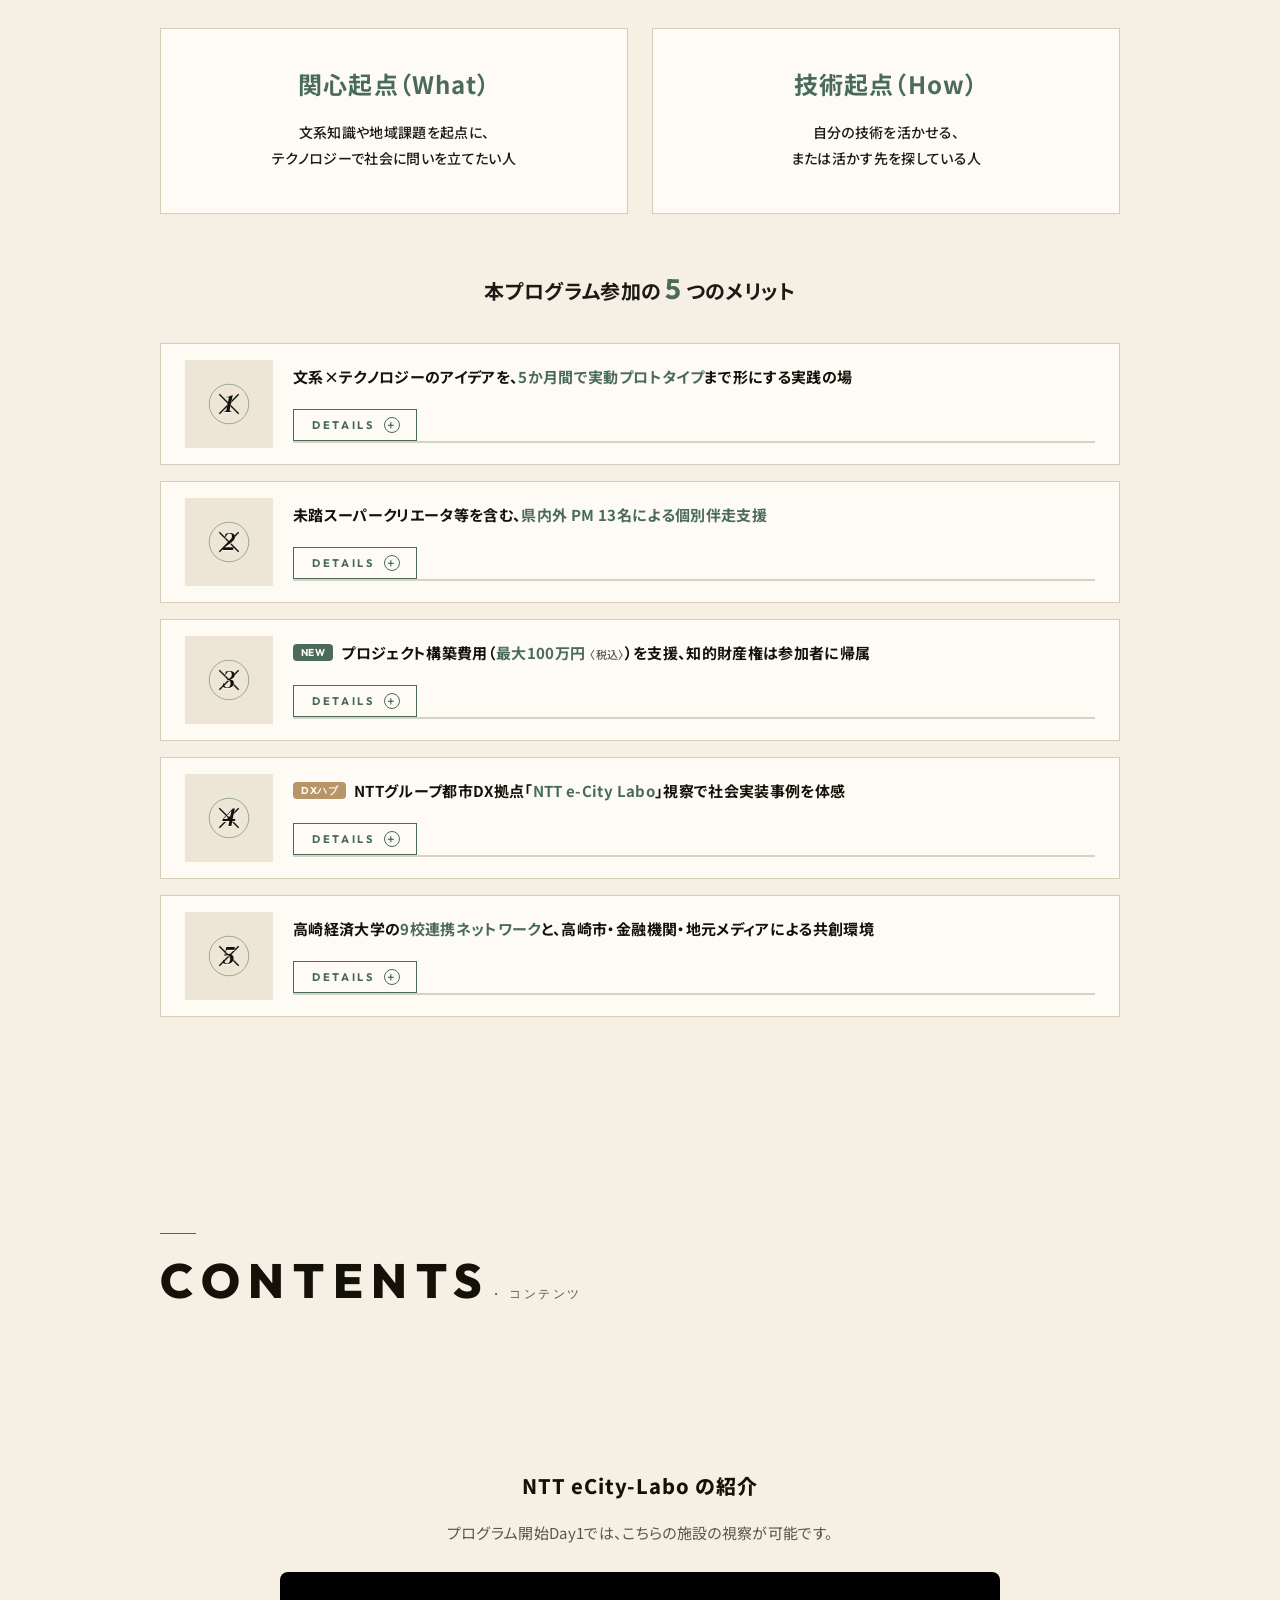
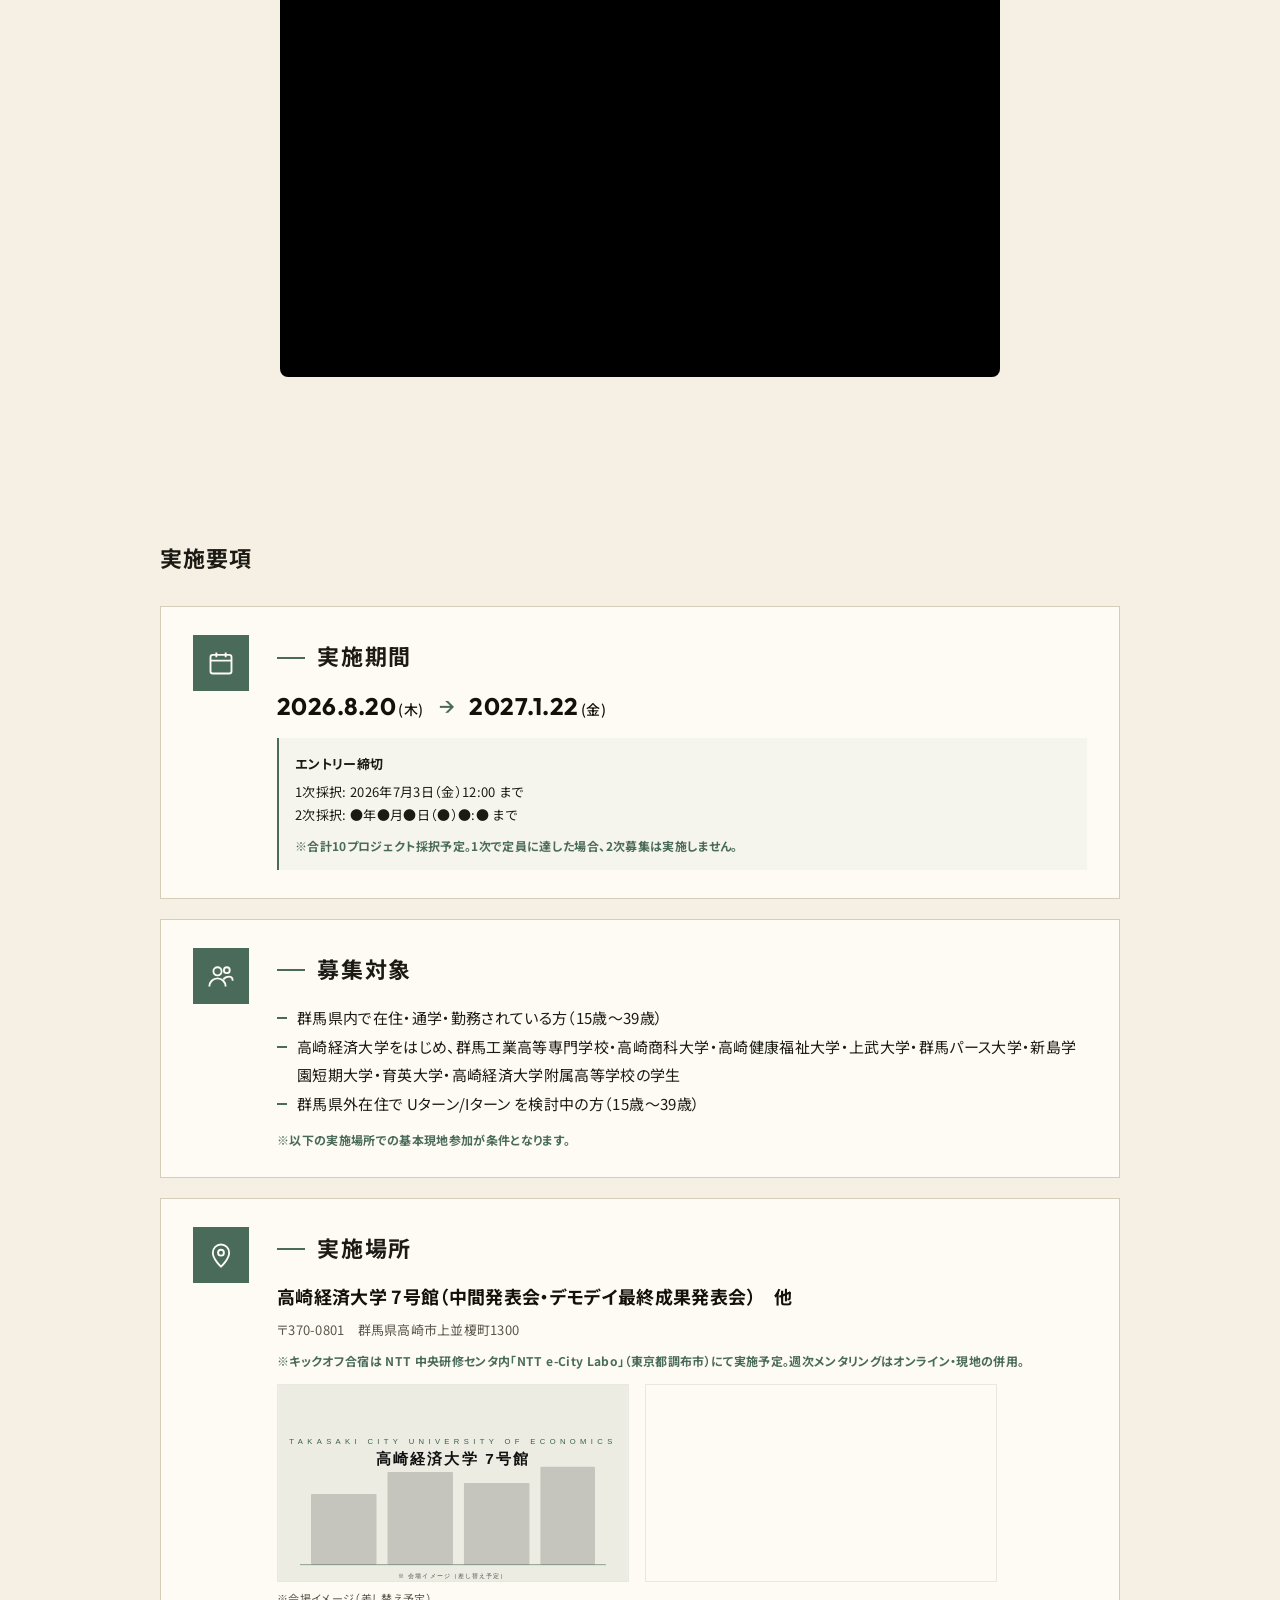
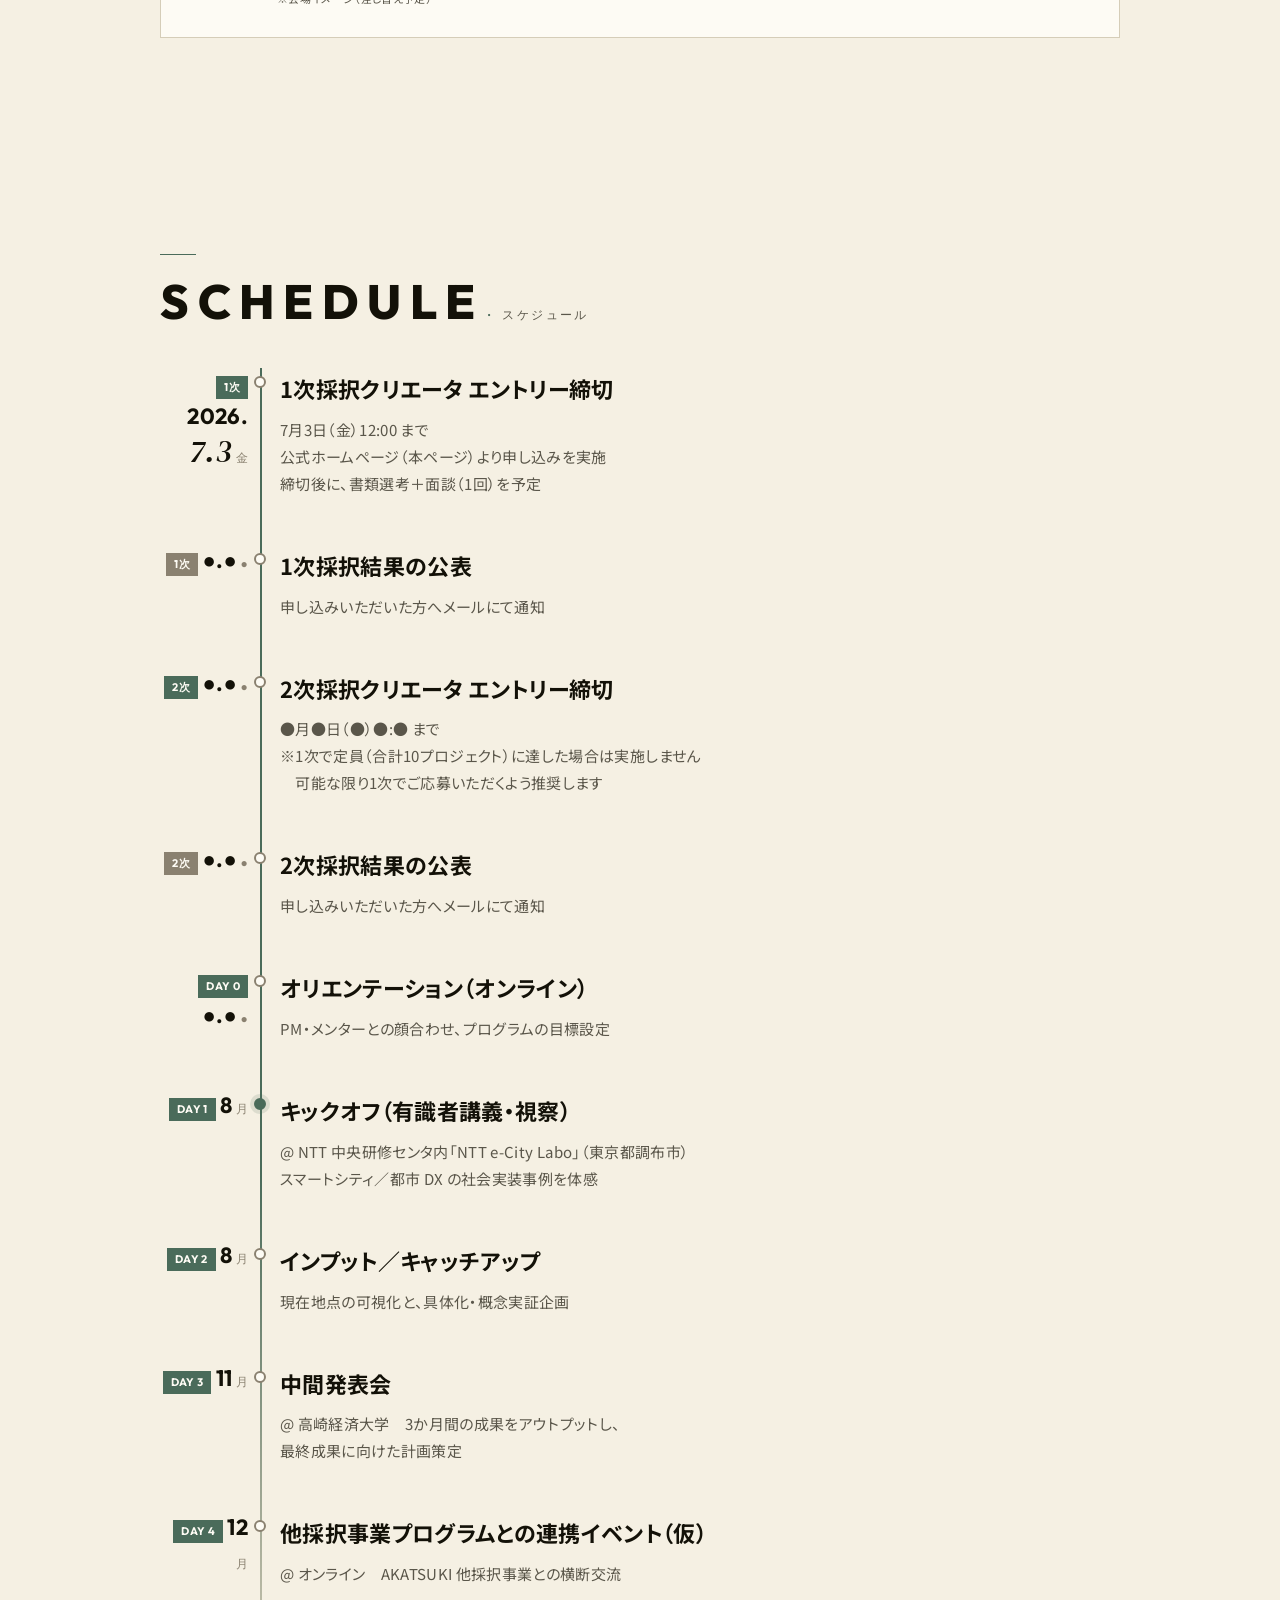
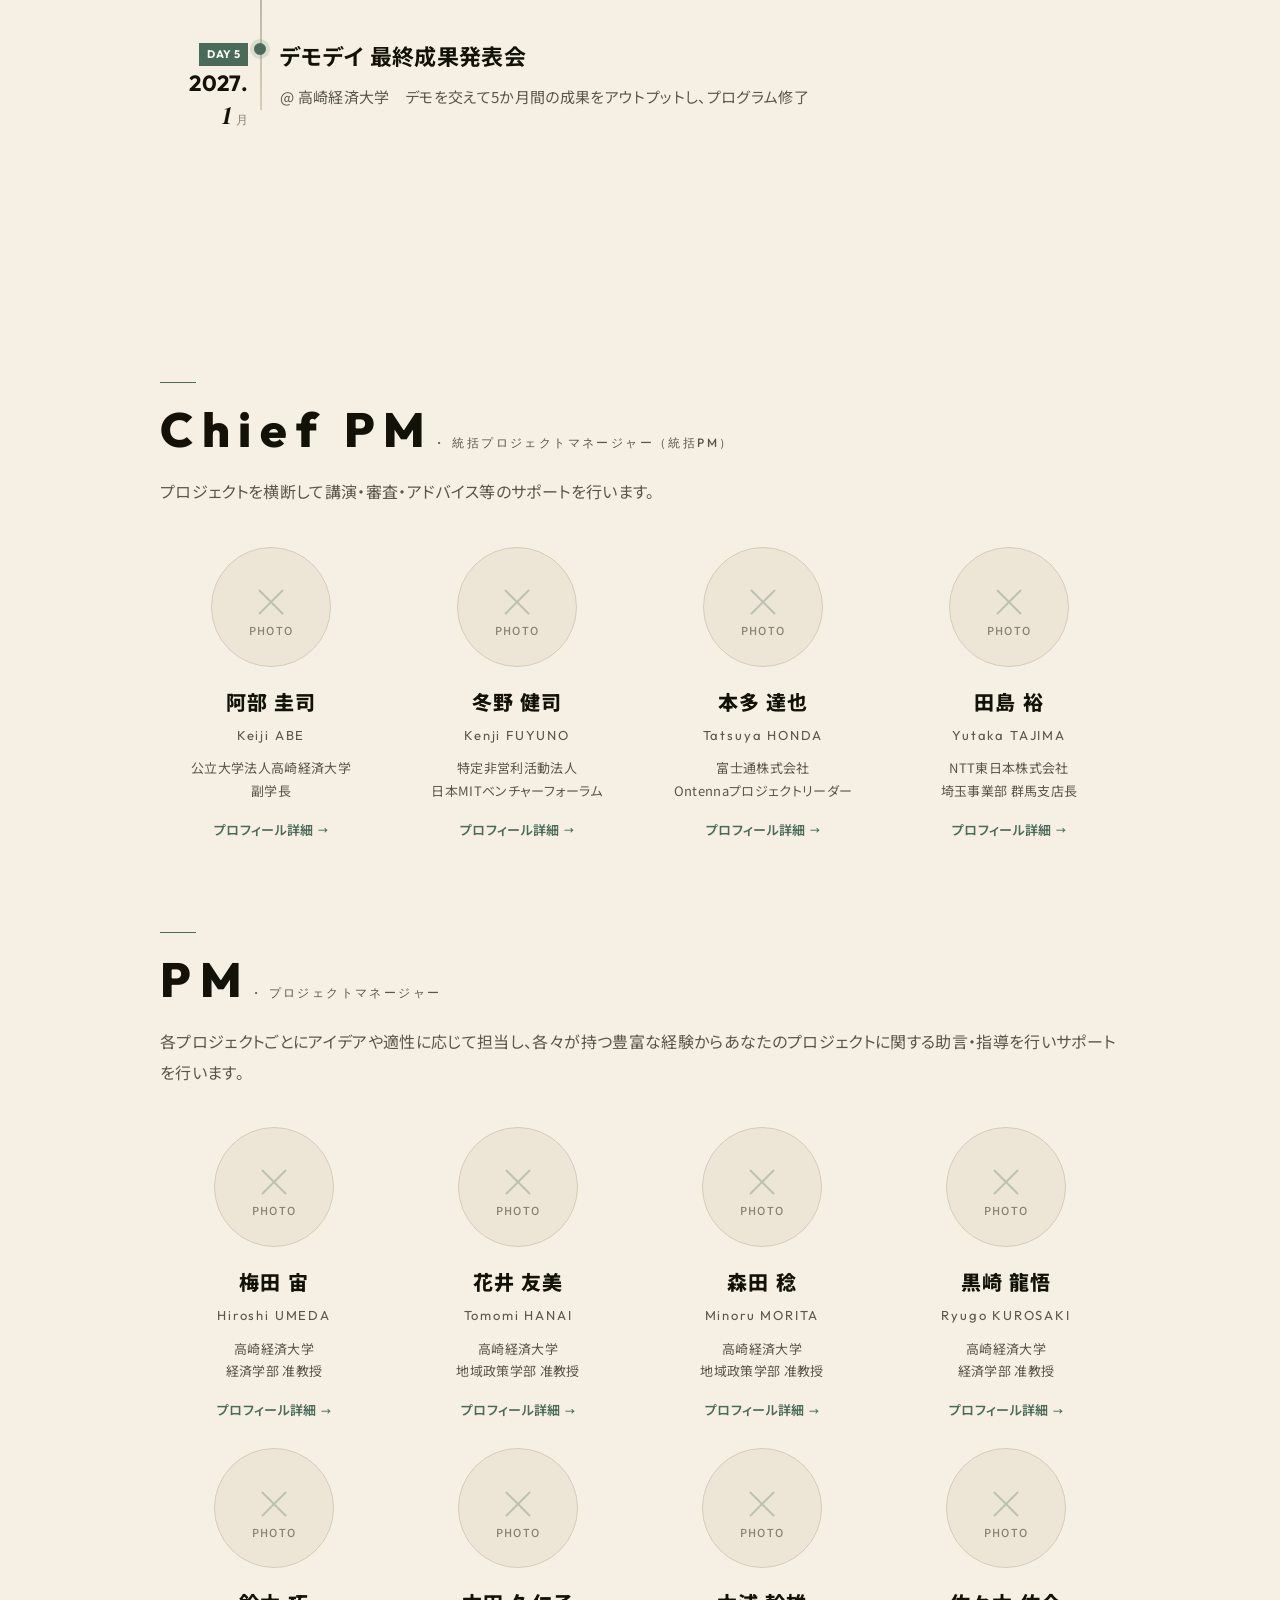
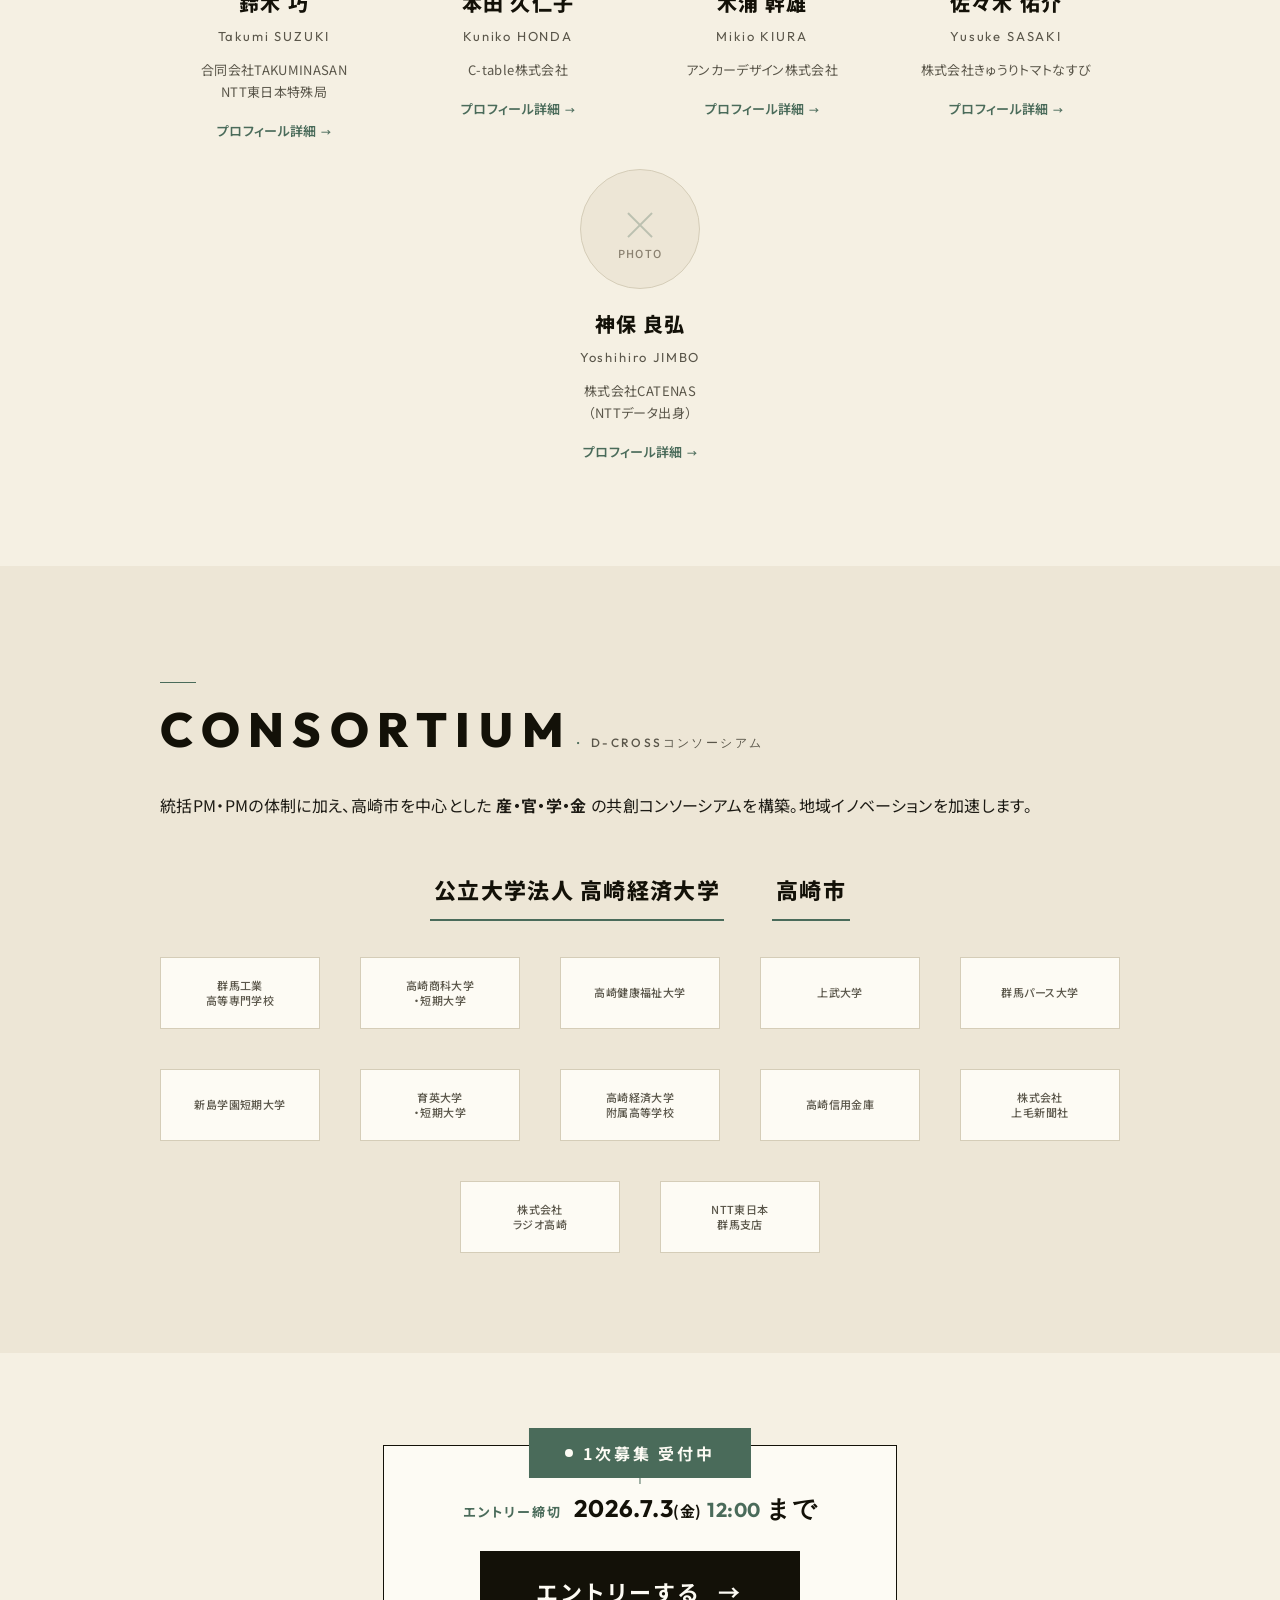
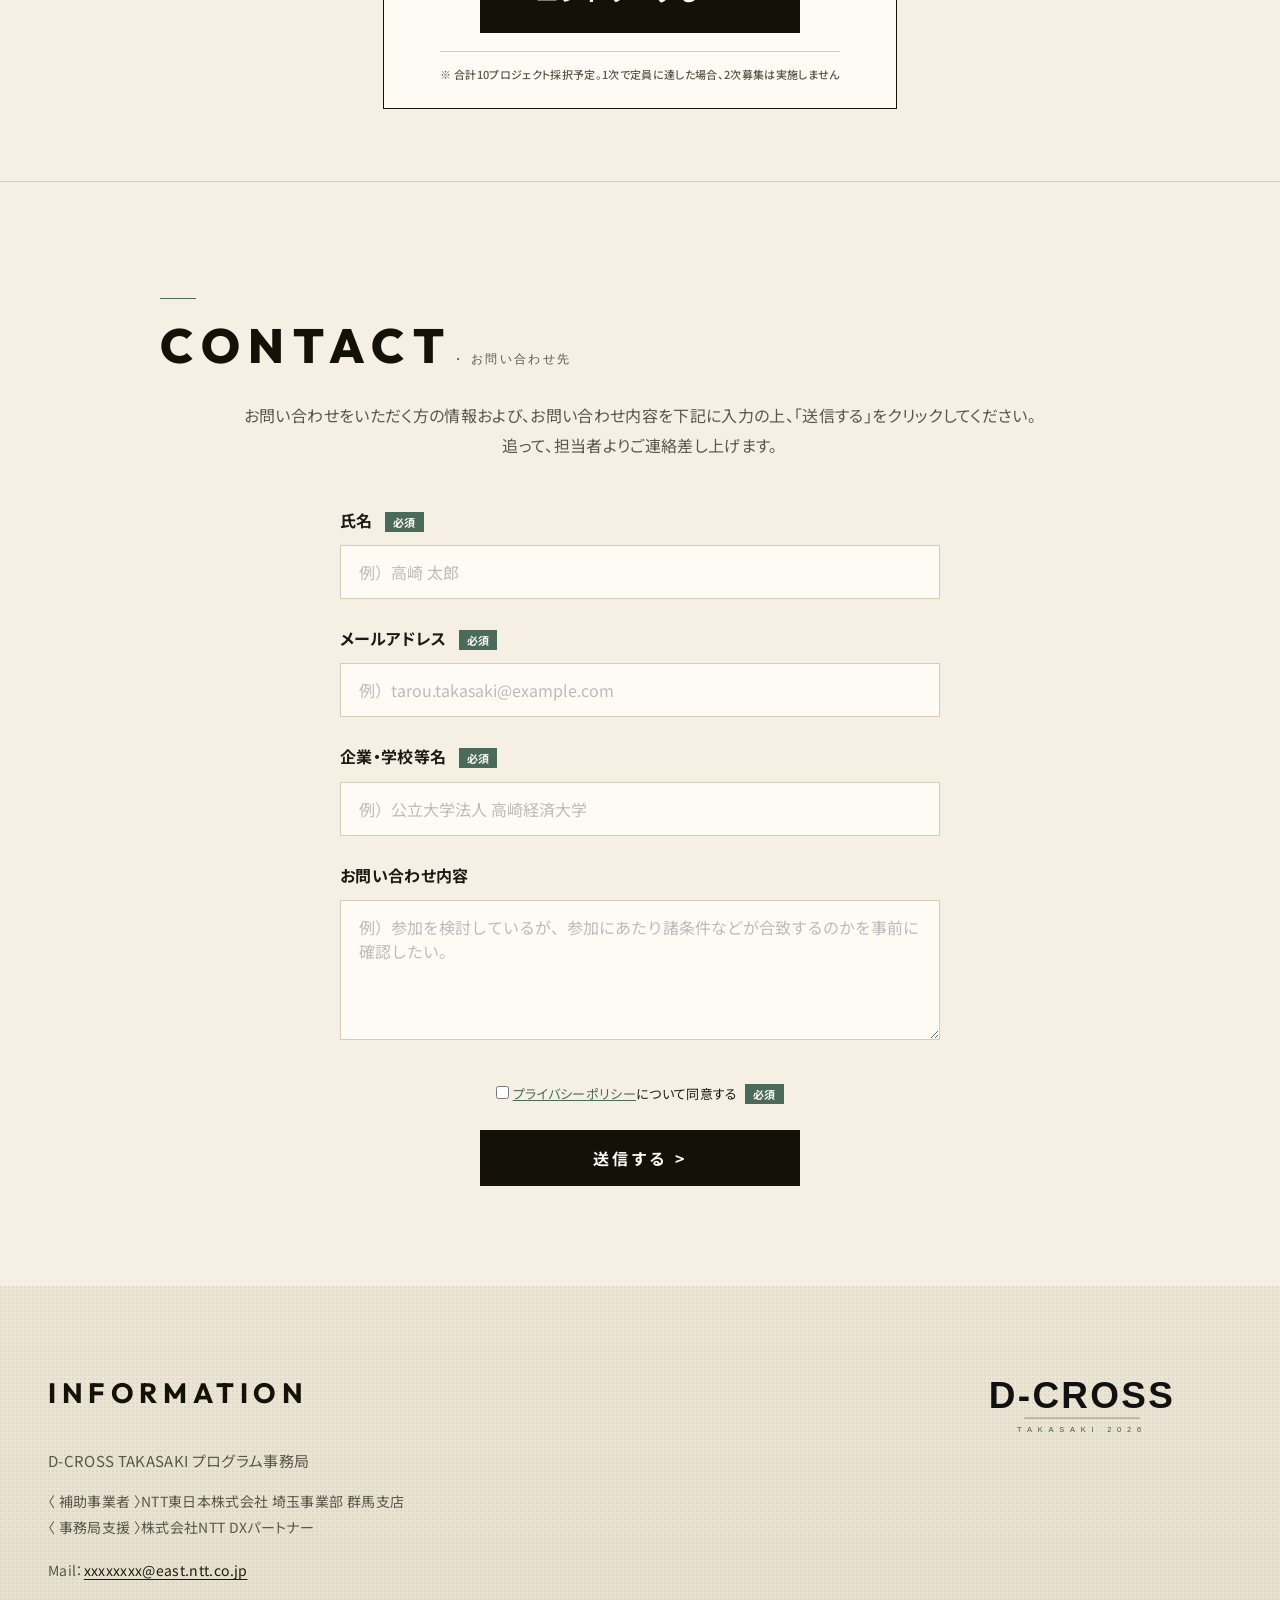
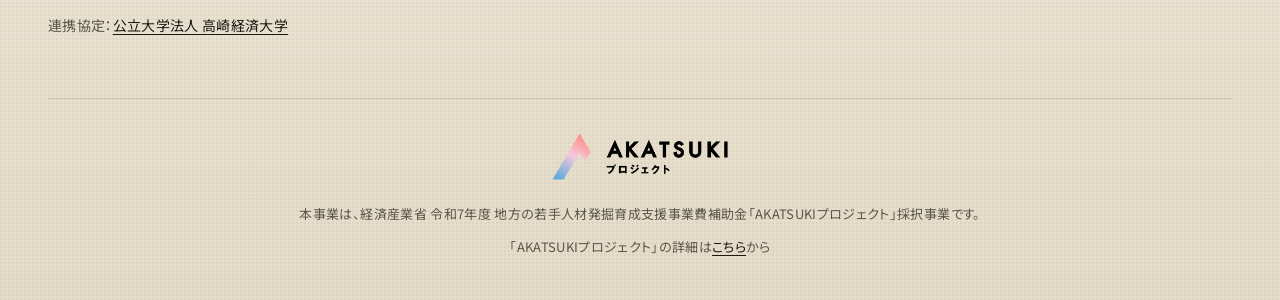
==== commit 7a827032: "Update privacy policy link (NTT East /policy/) and fiscal year to 令和7年度" ====
--- a/index.html
+++ b/index.html
@@ -629,7 +629,7 @@
       </div>
       <div class="form-privacy">
         <label>
-          <input type="checkbox"> <a href="https://www.ntt-east.co.jp/info/privacy/" target="_blank" rel="noopener">プライバシーポリシー</a>について同意する <span class="required">必須</span>
+          <input type="checkbox"> <a href="https://www.ntt-east.co.jp/policy/?link_eastid=ins_f006" target="_blank" rel="noopener">プライバシーポリシー</a>について同意する <span class="required">必須</span>
         </label>
       </div>
       <button type="submit" class="form-submit">送信する &gt;</button>
@@ -655,7 +655,7 @@
     <p class="footer-akatsuki-logo">
       <img src="assets/images/akatsuki_logotype.png" alt="AKATSUKIプロジェクト" class="footer-akatsuki-img">
     </p>
-    <p class="footer-note">本事業は、経済産業省 令和●年度 地方の若手人材発掘育成支援事業費補助金「AKATSUKIプロジェクト」採択事業です。</p>
+    <p class="footer-note">本事業は、経済産業省 令和7年度 地方の若手人材発掘育成支援事業費補助金「AKATSUKIプロジェクト」採択事業です。</p>
     <p class="footer-akatsuki-link">「AKATSUKIプロジェクト」の詳細は<a href="https://mitouteki.jp/" target="_blank" rel="noopener">こちら</a>から</p>
   </div>
 </footer>
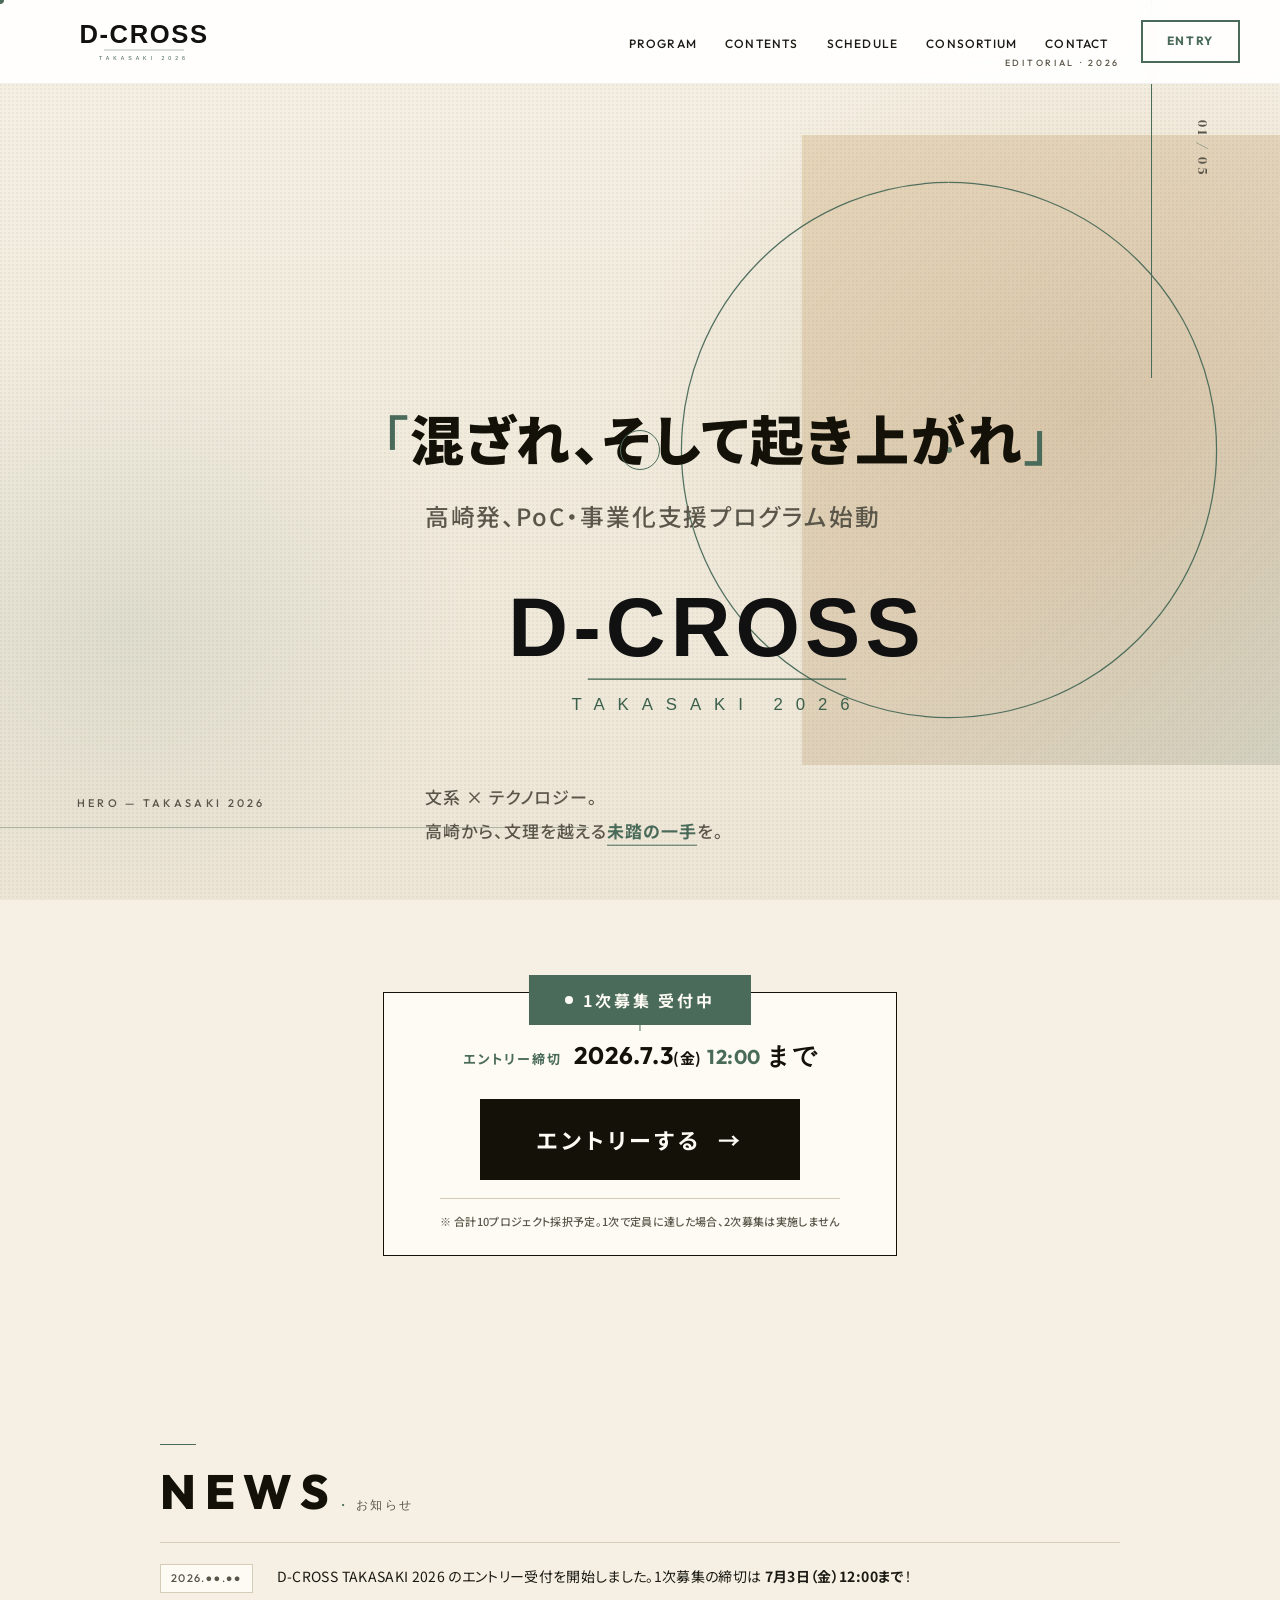
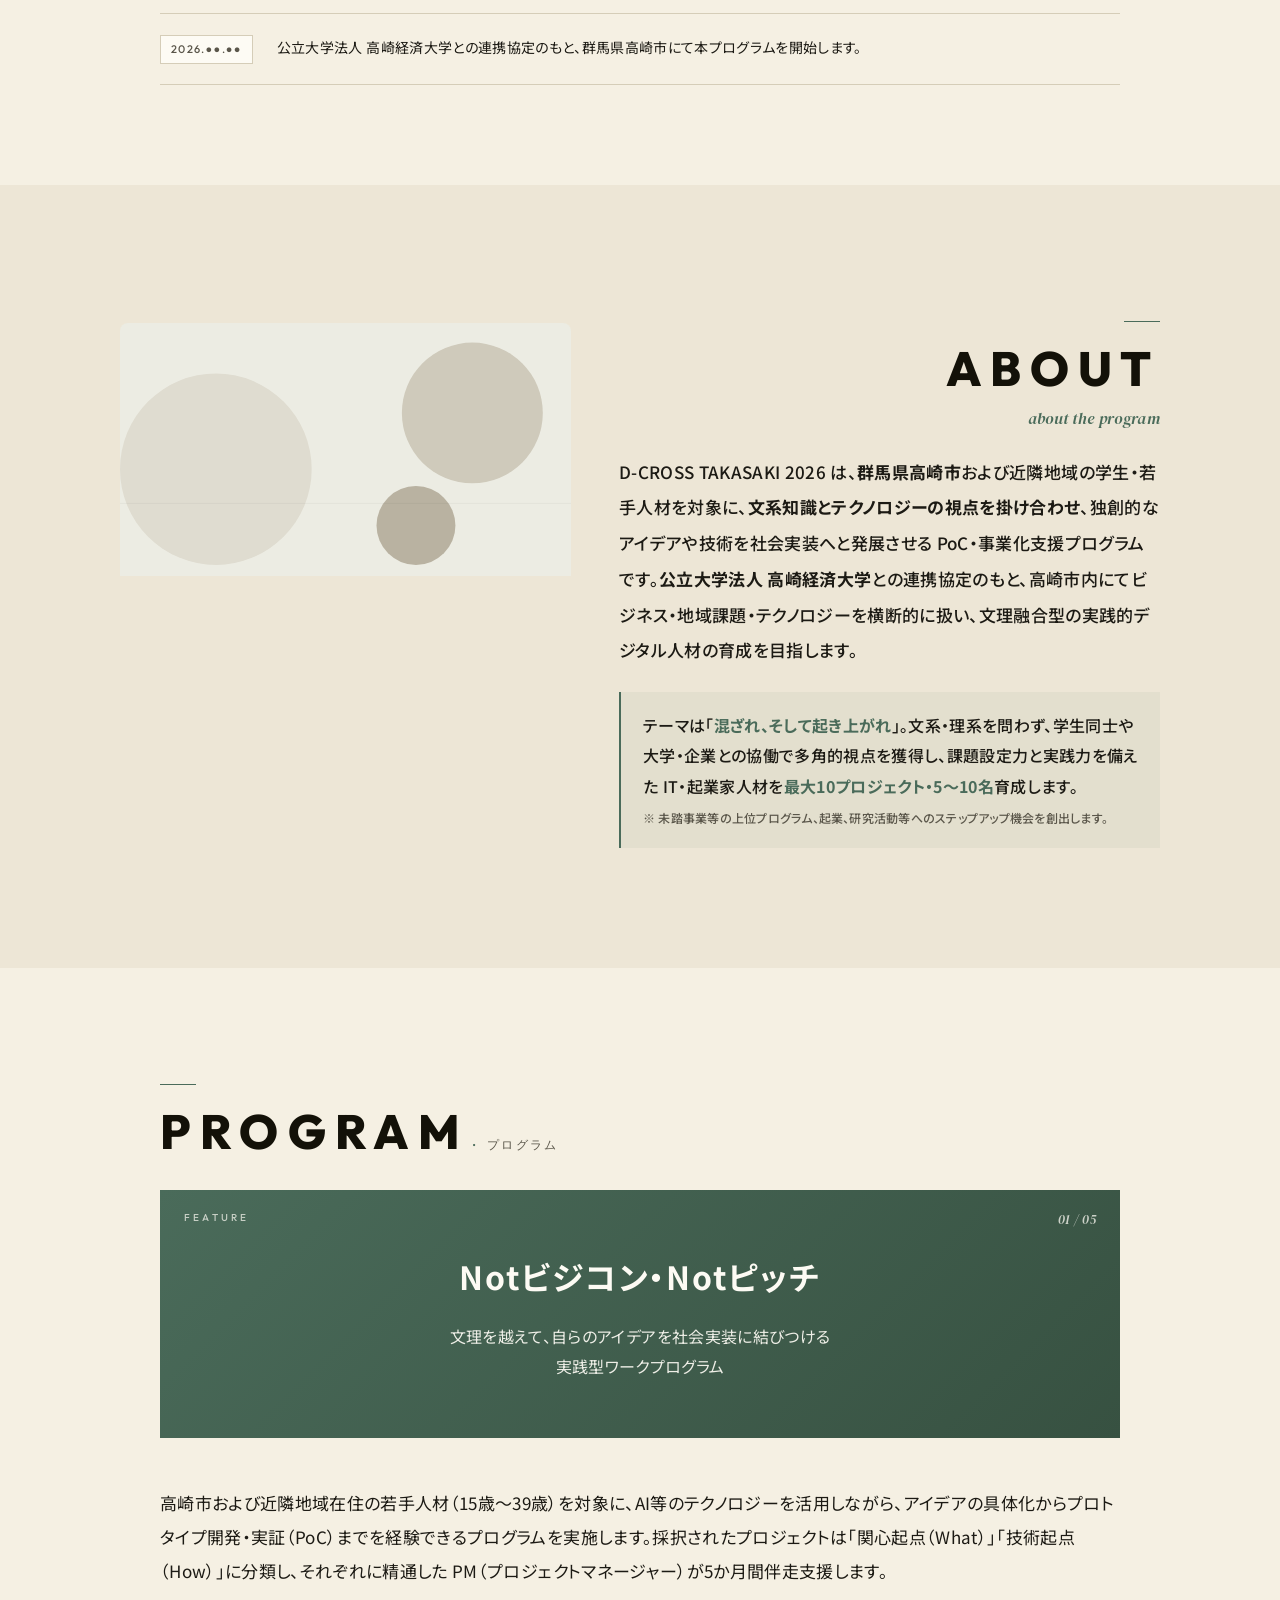
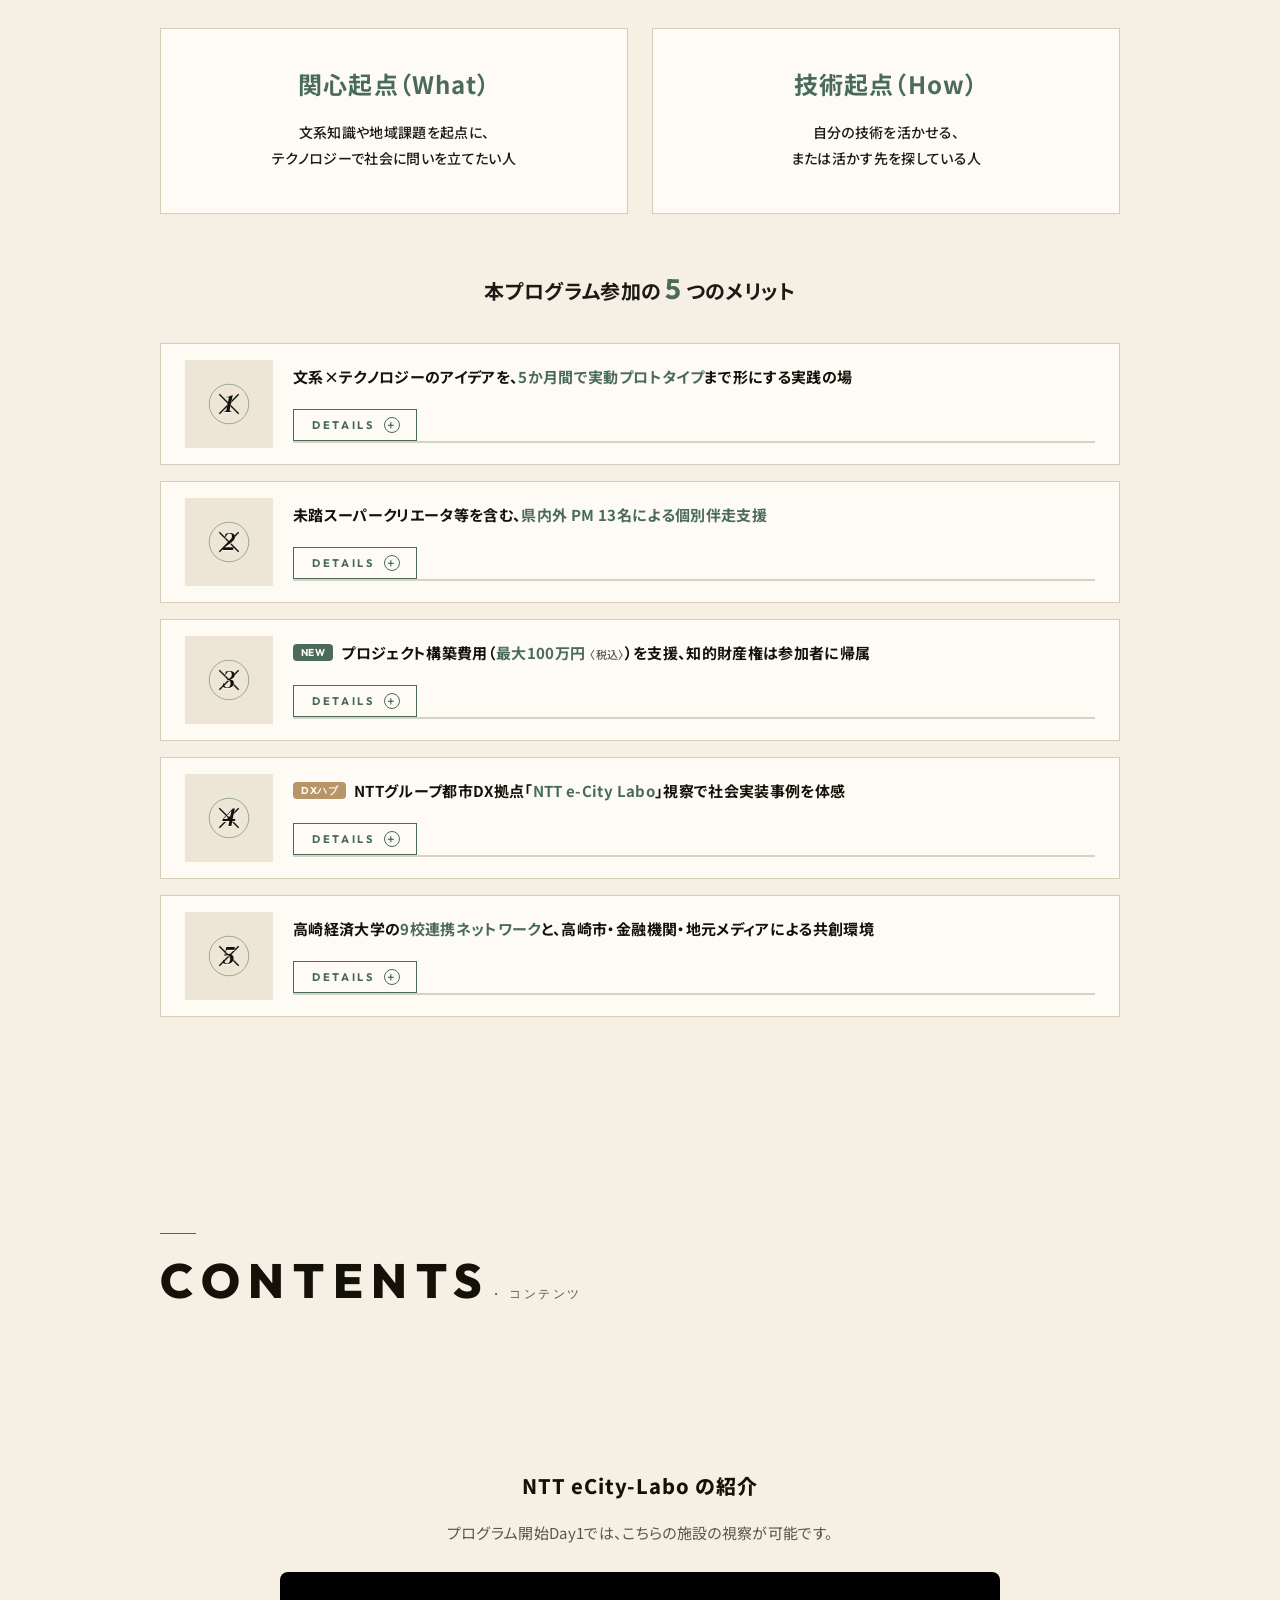
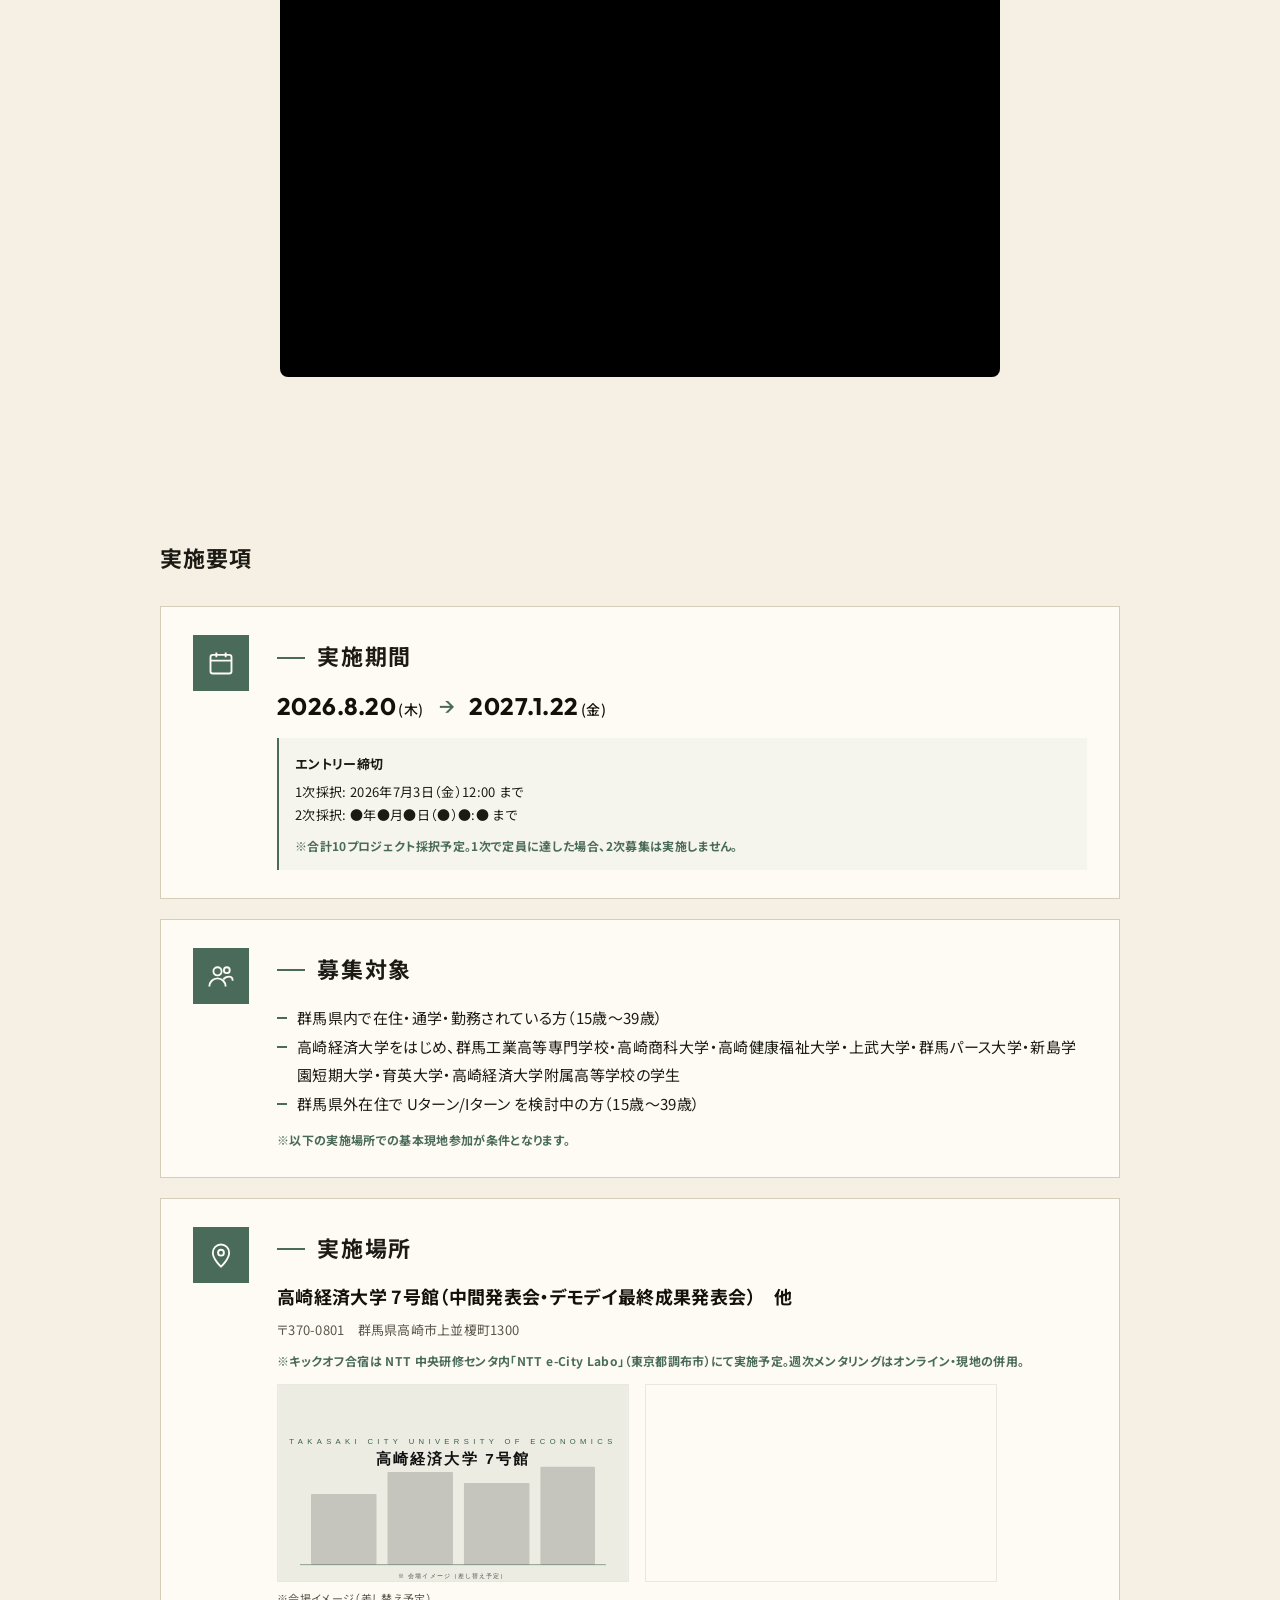
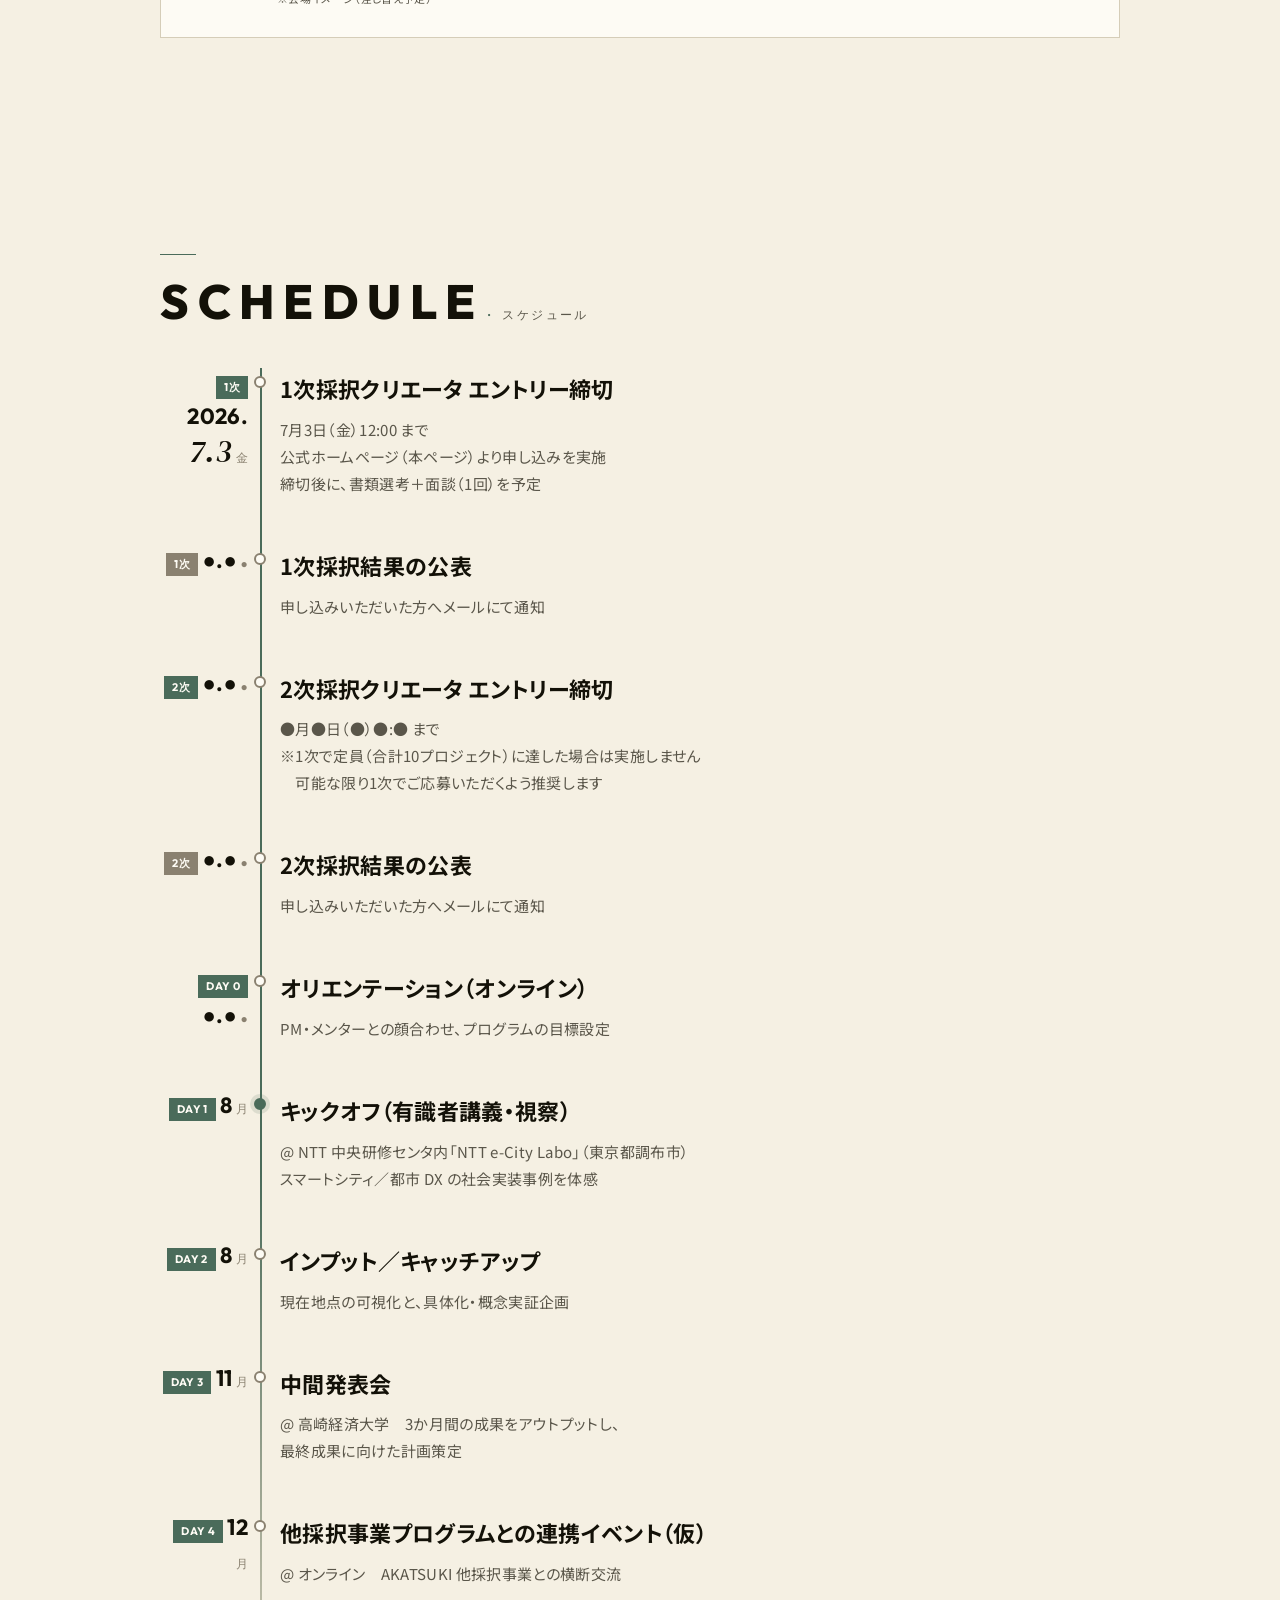
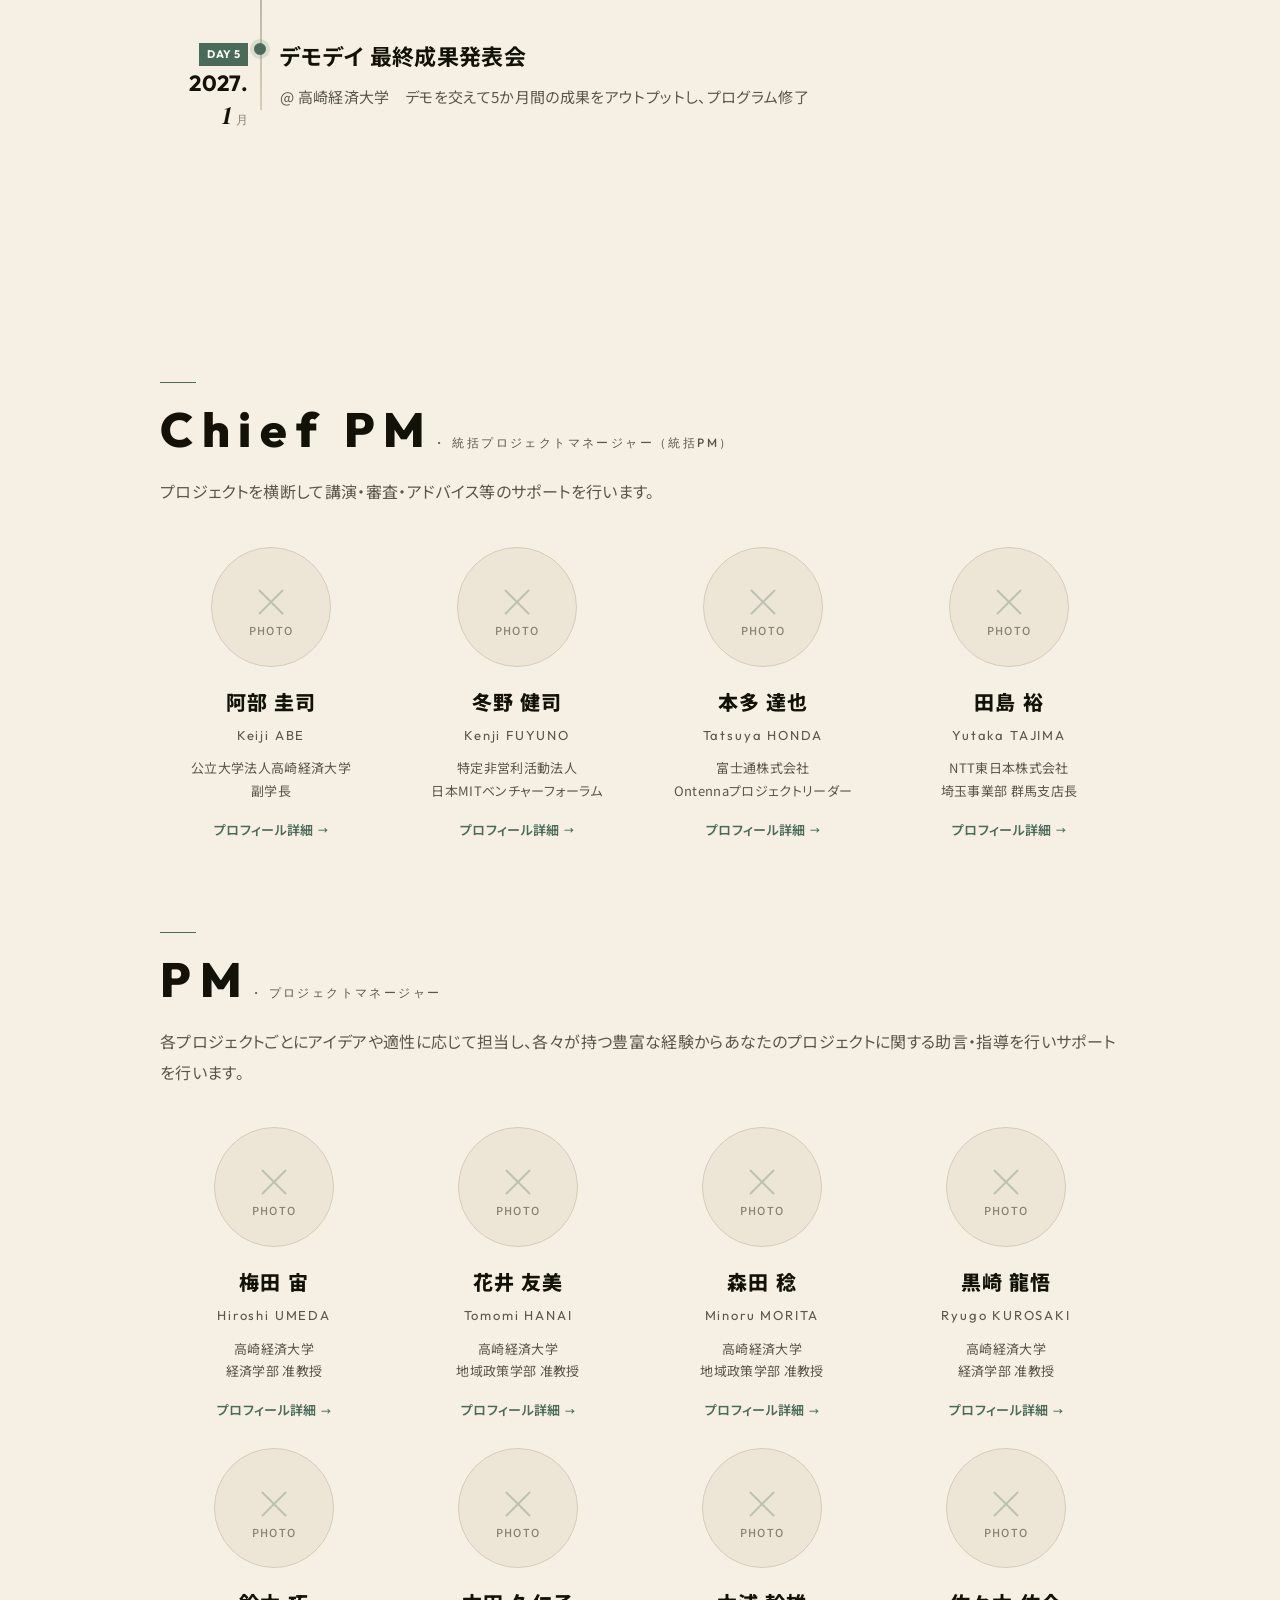
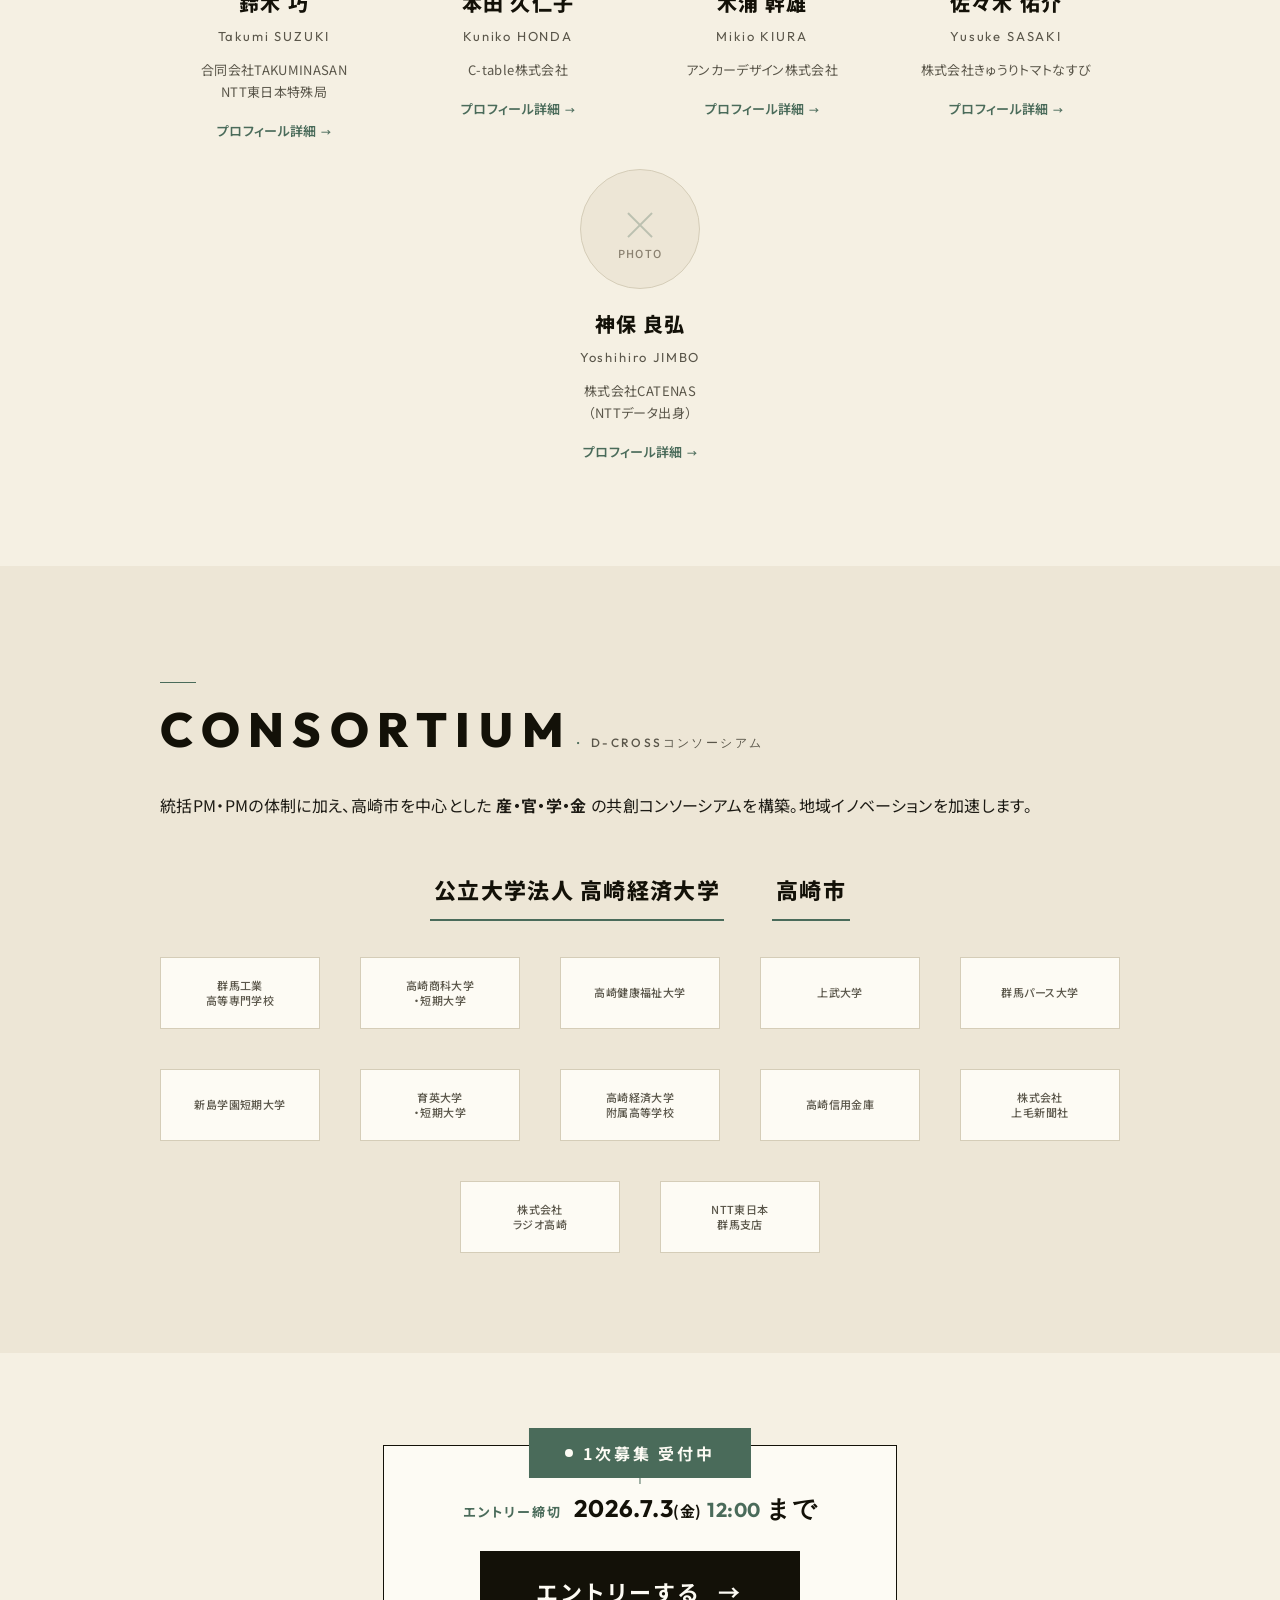
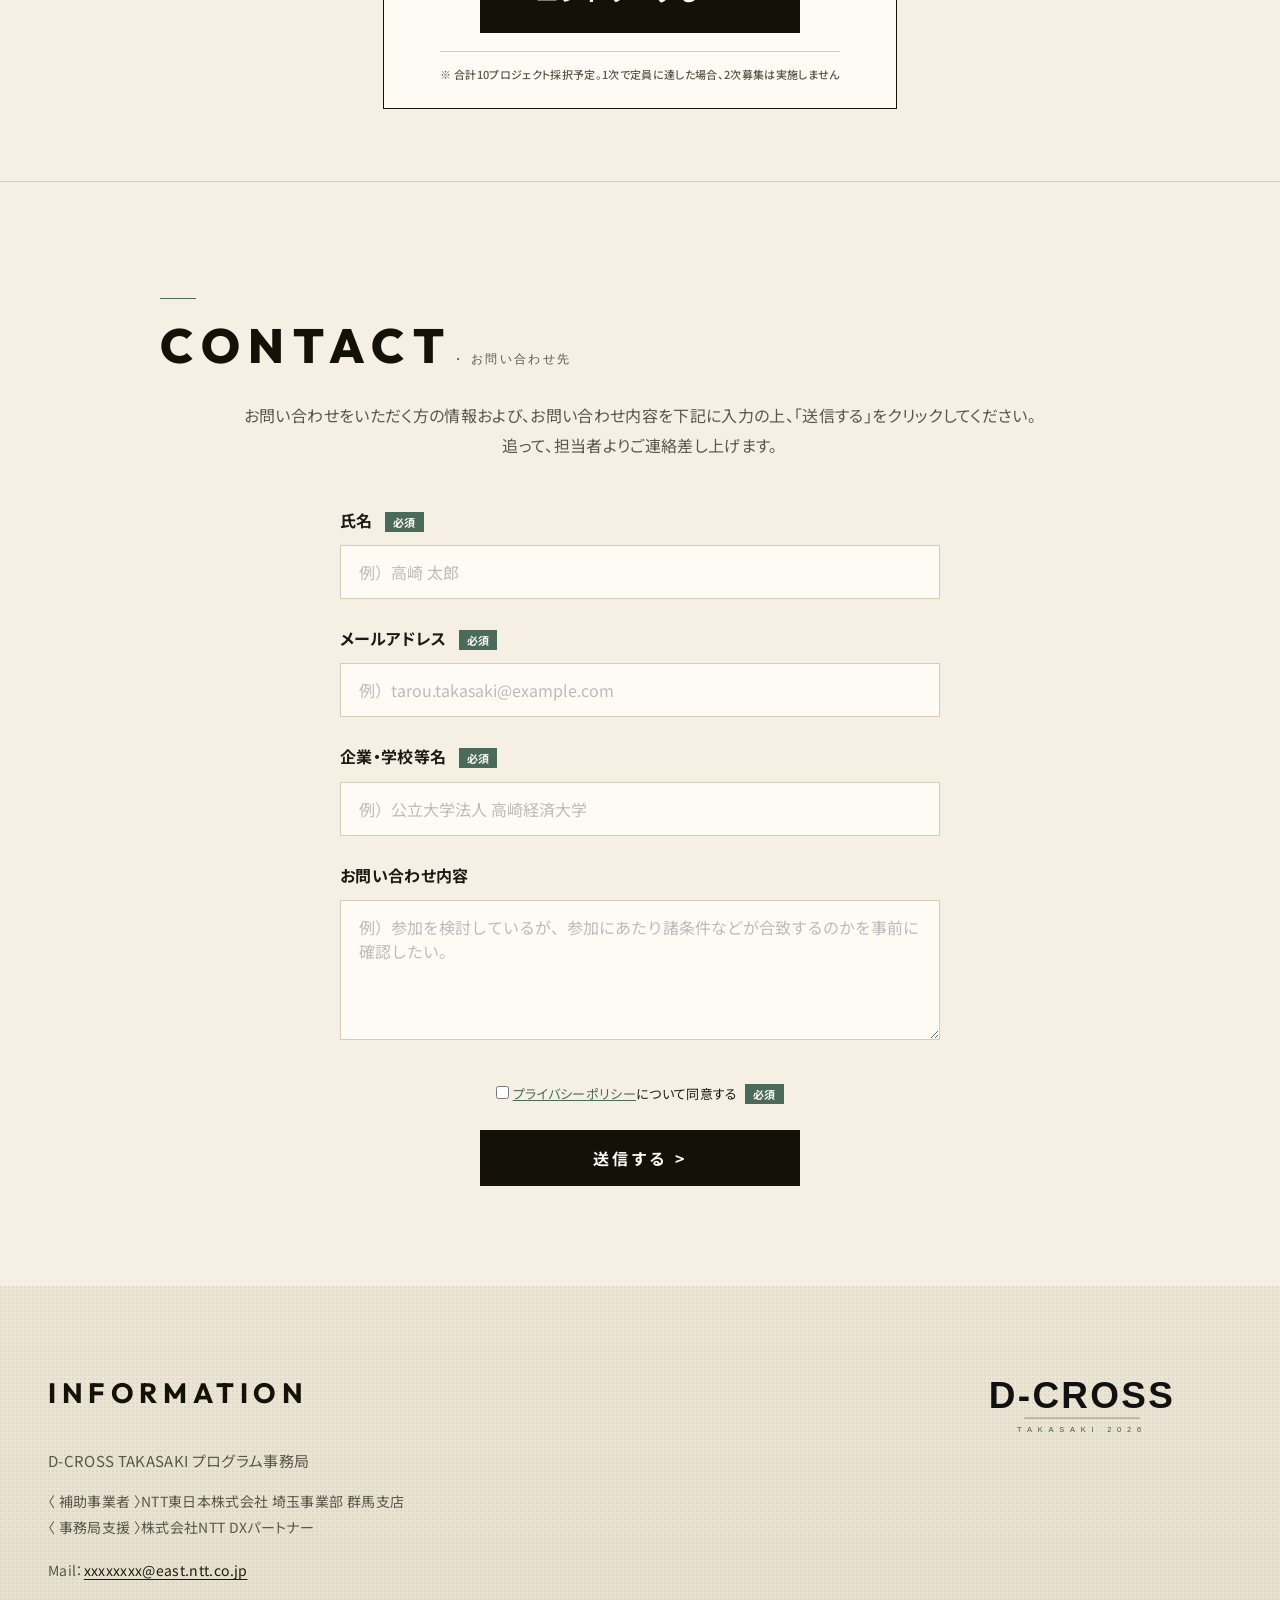
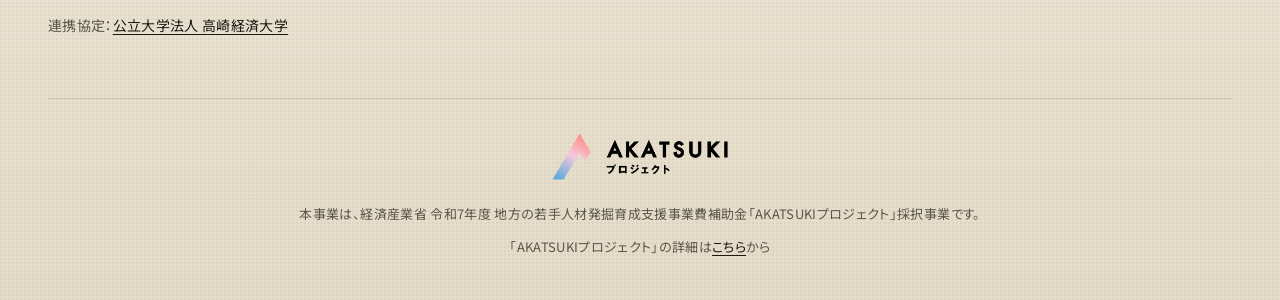
==== commit 782ab4c6: "Add custom cursor (dot + lerp-ring) with touch-device auto-disable" ====
--- a/index.html
+++ b/index.html
@@ -11,6 +11,10 @@
   <link rel="stylesheet" href="css/style.css">
 </head>
 <body>
+
+<!-- Custom Cursor -->
+<div class="cursor-dot" id="cursorDot" aria-hidden="true"></div>
+<div class="cursor-ring" id="cursorRing" aria-hidden="true"></div>
 
 <!-- HEADER -->
 <header>
@@ -662,6 +666,33 @@
 
 <!-- JS -->
 <script>
+// カスタムカーソル
+(function() {
+  var dot = document.getElementById('cursorDot');
+  var ring = document.getElementById('cursorRing');
+  if (!dot || !ring) return;
+  if (!window.matchMedia('(hover: hover) and (pointer: fine)').matches) return;
+  var mx = window.innerWidth / 2, my = window.innerHeight / 2;
+  var rx = mx, ry = my;
+  window.addEventListener('mousemove', function(e) {
+    mx = e.clientX; my = e.clientY;
+    dot.style.transform = 'translate(' + mx + 'px, ' + my + 'px) translate(-50%, -50%)';
+  });
+  function animate() {
+    rx += (mx - rx) * 0.18; ry += (my - ry) * 0.18;
+    ring.style.transform = 'translate(' + rx + 'px, ' + ry + 'px) translate(-50%, -50%)';
+    requestAnimationFrame(animate);
+  }
+  animate();
+  var hoverables = 'a, button, input, textarea, select, label, [role="button"], .pm-card, .merit-item, .approach-card';
+  document.querySelectorAll(hoverables).forEach(function(el) {
+    el.addEventListener('mouseenter', function() { dot.classList.add('hover'); ring.classList.add('hover'); });
+    el.addEventListener('mouseleave', function() { dot.classList.remove('hover'); ring.classList.remove('hover'); });
+  });
+  document.addEventListener('mouseenter', function() { dot.style.opacity = '1'; ring.style.opacity = '1'; });
+  document.addEventListener('mouseleave', function() { dot.style.opacity = '0'; ring.style.opacity = '0'; });
+})();
+
 // メリットのアコーディオン開閉
 document.querySelectorAll('.merit-toggle').forEach(function(btn) {
   btn.addEventListener('click', function(e) {
--- a/css/style.css
+++ b/css/style.css
@@ -51,6 +51,40 @@
 
 html { scroll-behavior: smooth; }
 
+/* ===== CUSTOM CURSOR ===== */
+@media (hover: hover) and (pointer: fine) {
+  body { cursor: none; }
+  a, button, input, textarea, select, label, [role="button"] { cursor: none; }
+  .cursor-dot, .cursor-ring {
+    position: fixed; top: 0; left: 0;
+    pointer-events: none; z-index: 9999; will-change: transform;
+  }
+  .cursor-dot {
+    width: 8px; height: 8px;
+    background: var(--red);
+    border-radius: 50%;
+    transform: translate(-50%, -50%);
+    transition: width 0.2s, height 0.2s, background 0.2s;
+  }
+  .cursor-ring {
+    width: 40px; height: 40px;
+    border: 1.5px solid var(--red);
+    border-radius: 50%;
+    transform: translate(-50%, -50%);
+    transition: width 0.25s cubic-bezier(0.22,1,0.36,1), height 0.25s cubic-bezier(0.22,1,0.36,1), border-color 0.2s, background 0.2s;
+  }
+  .cursor-ring.hover {
+    width: 64px; height: 64px;
+    border-color: var(--purple);
+    background: rgba(140,60,160,0.08);
+  }
+  .cursor-dot.hover {
+    width: 4px; height: 4px;
+    background: var(--purple);
+  }
+}
+@media (hover: none) { .cursor-dot, .cursor-ring { display: none; } }
+
 body {
   font-family: var(--font-ja);
   color: var(--text);
